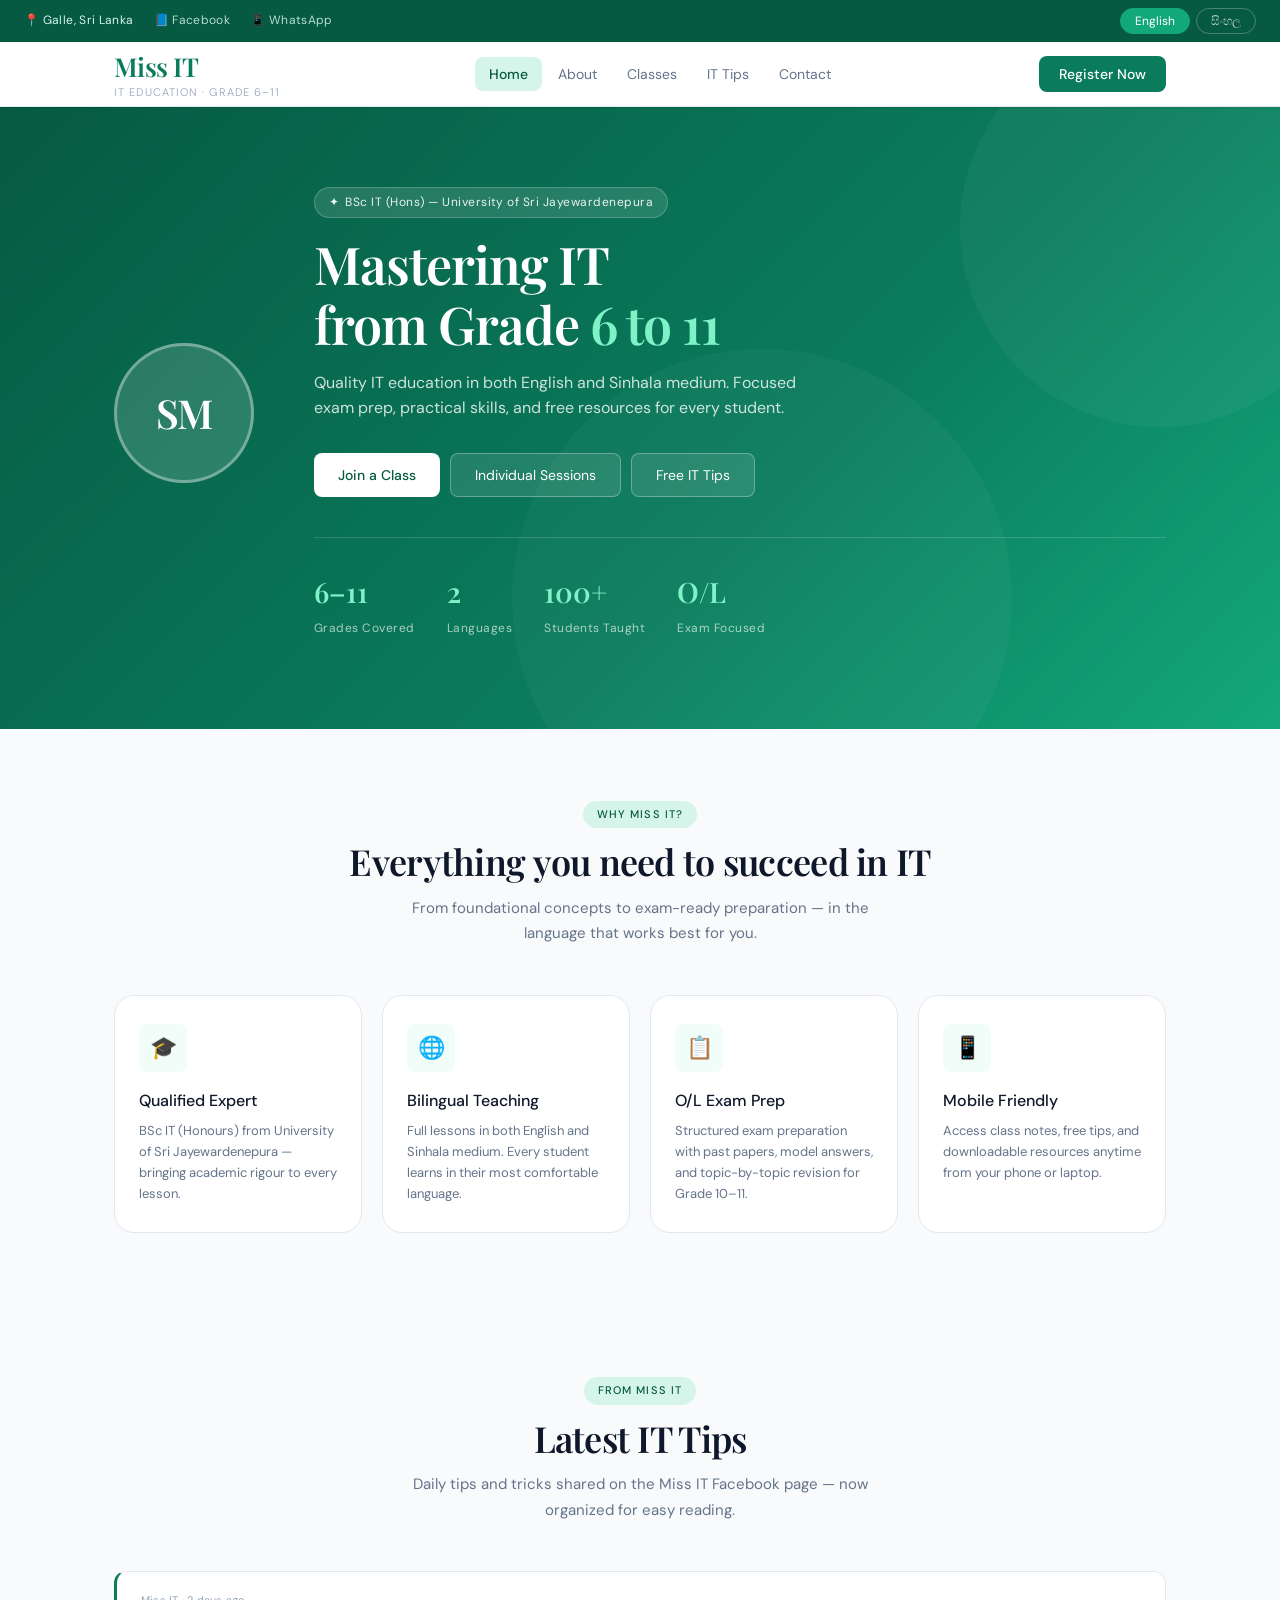
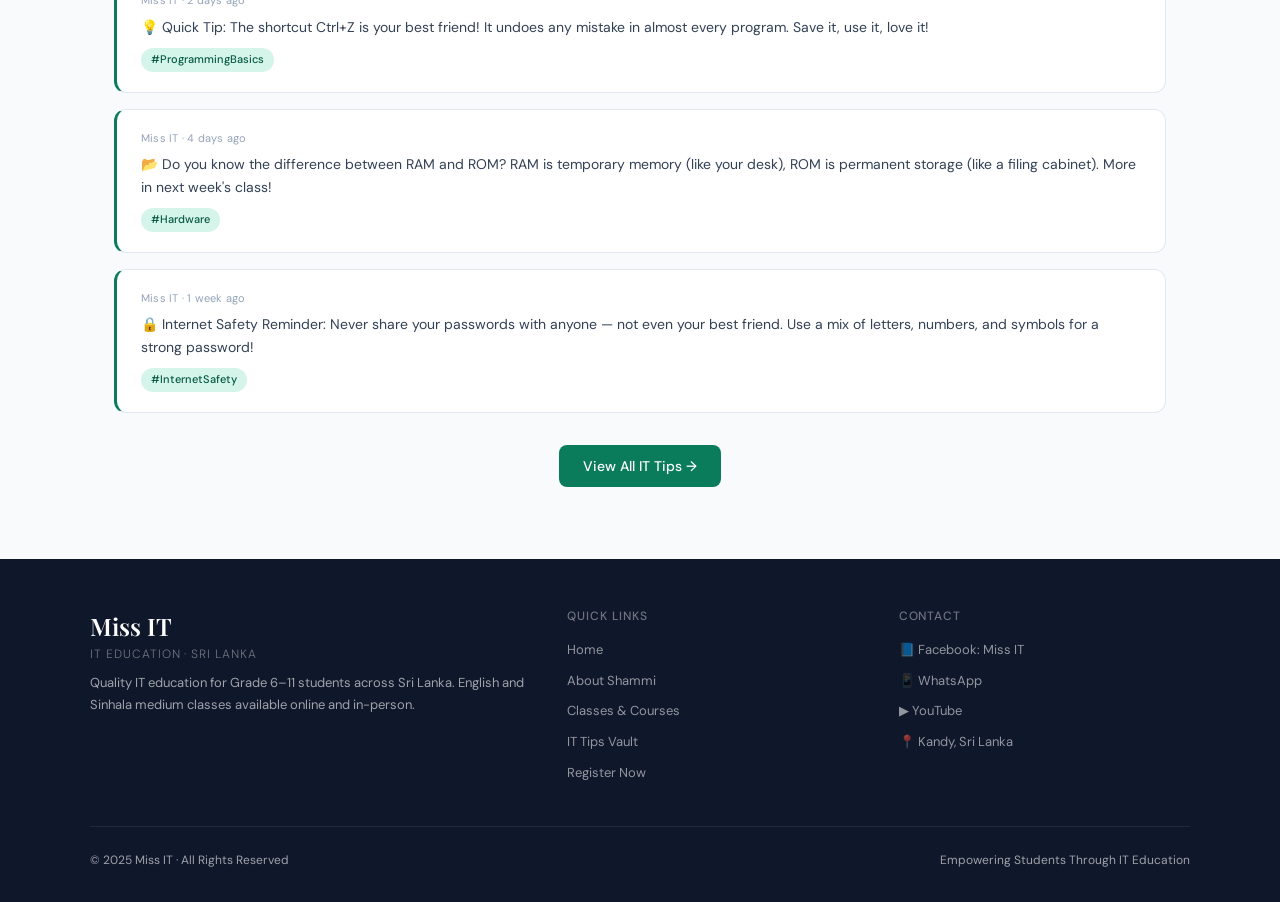
==== index.html @ 77ce44c0 "add sample info" ====
<!DOCTYPE html>
<html lang="en">
<head>
<meta charset="UTF-8">
<meta name="viewport" content="width=device-width, initial-scale=1.0">
<title>Miss IT — IT Education for Grade 6–11</title>
<link href="https://fonts.googleapis.com/css2?family=Playfair+Display:wght@500;600&family=DM+Sans:wght@300;400;500&display=swap" rel="stylesheet">
<style>
  *, *::before, *::after { box-sizing: border-box; margin: 0; padding: 0; }

  :root {
    --teal: #0a7c5c;
    --teal-dark: #065a42;
    --teal-mid: #13a87a;
    --teal-light: #d6f5ea;
    --teal-xlight: #f0fdf8;
    --amber: #d97706;
    --amber-light: #fef3c7;
    --white: #ffffff;
    --off-white: #f9fafb;
    --gray-50: #f8fafc;
    --gray-100: #f1f5f9;
    --gray-200: #e2e8f0;
    --gray-300: #cbd5e1;
    --gray-400: #94a3b8;
    --gray-500: #64748b;
    --gray-700: #334155;
    --gray-900: #0f172a;
    --font-display: 'Playfair Display', Georgia, serif;
    --font-body: 'DM Sans', sans-serif;
    --radius-sm: 8px;
    --radius-md: 12px;
    --radius-lg: 20px;
    --radius-xl: 28px;
    --shadow-sm: 0 1px 3px rgba(0,0,0,0.06), 0 1px 2px rgba(0,0,0,0.04);
    --shadow-md: 0 4px 16px rgba(0,0,0,0.08);
    --shadow-lg: 0 8px 32px rgba(0,0,0,0.10);
  }

  html { scroll-behavior: smooth; }

  body {
    font-family: var(--font-body);
    background: var(--off-white);
    color: var(--gray-900);
    line-height: 1.6;
    font-size: 15px;
    min-height: 100vh;
  }

  /* ── TOP BAR ── */
  .top-bar {
    background: var(--teal-dark);
    color: var(--teal-light);
    padding: 8px 24px;
    display: flex;
    justify-content: space-between;
    align-items: center;
    font-size: 12px;
    letter-spacing: 0.03em;
    flex-wrap: wrap;
    gap: 8px;
  }
  .top-bar-contact { display: flex; gap: 20px; align-items: center; }
  .top-bar-contact a { color: var(--teal-light); text-decoration: none; opacity: 0.85; }
  .top-bar-contact a:hover { opacity: 1; }

  .lang-switcher { display: flex; gap: 6px; }
  .lang-btn {
    padding: 4px 14px;
    border-radius: 20px;
    border: 1px solid rgba(255,255,255,0.25);
    background: transparent;
    color: rgba(255,255,255,0.75);
    font-family: var(--font-body);
    font-size: 12px;
    cursor: pointer;
    transition: all 0.2s;
  }
  .lang-btn.active, .lang-btn:hover {
    background: var(--teal-mid);
    color: white;
    border-color: var(--teal-mid);
  }

  /* ── NAV ── */
  nav {
    background: white;
    border-bottom: 1px solid var(--gray-200);
    position: sticky;
    top: 0;
    z-index: 100;
    box-shadow: var(--shadow-sm);
  }
  .nav-inner {
    max-width: 1100px;
    margin: 0 auto;
    padding: 0 24px;
    display: flex;
    align-items: center;
    justify-content: space-between;
    height: 64px;
    gap: 16px;
  }
  .nav-brand {
    font-family: var(--font-display);
    font-size: 26px;
    font-weight: 600;
    color: var(--teal);
    text-decoration: none;
    letter-spacing: -0.02em;
    cursor: pointer;
  }
  .nav-brand span {
    font-family: var(--font-body);
    font-size: 11px;
    font-weight: 300;
    color: var(--gray-400);
    display: block;
    letter-spacing: 0.1em;
    text-transform: uppercase;
    margin-top: -4px;
  }
  .nav-links { display: flex; gap: 2px; align-items: center; }
  .nav-link {
    padding: 8px 14px;
    border: none;
    background: none;
    font-family: var(--font-body);
    font-size: 14px;
    color: var(--gray-500);
    cursor: pointer;
    border-radius: var(--radius-sm);
    transition: all 0.18s;
    white-space: nowrap;
  }
  .nav-link:hover { background: var(--teal-xlight); color: var(--teal); }
  .nav-link.active { background: var(--teal-light); color: var(--teal-dark); font-weight: 500; }
  .nav-cta {
    padding: 9px 20px;
    background: var(--teal);
    color: white;
    border: none;
    border-radius: var(--radius-sm);
    font-family: var(--font-body);
    font-size: 14px;
    font-weight: 500;
    cursor: pointer;
    transition: background 0.18s;
    white-space: nowrap;
  }
  .nav-cta:hover { background: var(--teal-dark); }

  /* hamburger */
  .hamburger { display: none; flex-direction: column; gap: 5px; background: none; border: none; cursor: pointer; padding: 4px; }
  .hamburger span { width: 24px; height: 2px; background: var(--gray-700); border-radius: 2px; transition: all 0.2s; display: block; }
  .mobile-menu { display: none; flex-direction: column; gap: 4px; padding: 12px 16px 16px; border-top: 1px solid var(--gray-200); background: white; }
  .mobile-menu.open { display: flex; }

  /* ── PAGES ── */
  .page { display: none; }
  .page.active { display: block; }
  .container { max-width: 1100px; margin: 0 auto; padding: 0 24px; }

  /* ── HERO ── */
  .hero {
    background: linear-gradient(135deg, var(--teal-dark) 0%, var(--teal) 60%, var(--teal-mid) 100%);
    padding: 80px 24px 90px;
    position: relative;
    overflow: hidden;
  }
  .hero::before {
    content: '';
    position: absolute;
    top: -80px; right: -80px;
    width: 400px; height: 400px;
    border-radius: 50%;
    background: rgba(255,255,255,0.04);
  }
  .hero::after {
    content: '';
    position: absolute;
    bottom: -120px; left: 40%;
    width: 500px; height: 500px;
    border-radius: 50%;
    background: rgba(255,255,255,0.03);
  }
  .hero-inner {
    max-width: 1100px;
    margin: 0 auto;
    display: flex;
    align-items: center;
    gap: 60px;
    position: relative;
    z-index: 1;
    flex-wrap: wrap;
  }
  .hero-avatar-wrap {
    flex-shrink: 0;
  }
  .hero-avatar {
    width: 140px;
    height: 140px;
    border-radius: 50%;
    background: rgba(255,255,255,0.15);
    border: 3px solid rgba(255,255,255,0.35);
    display: flex;
    align-items: center;
    justify-content: center;
    font-family: var(--font-display);
    font-size: 40px;
    color: white;
    font-weight: 600;
    letter-spacing: -0.03em;
  }
  .hero-text { flex: 1; min-width: 260px; }
  .hero-badge {
    display: inline-flex;
    align-items: center;
    gap: 6px;
    background: rgba(255,255,255,0.12);
    border: 1px solid rgba(255,255,255,0.2);
    color: rgba(255,255,255,0.9);
    padding: 5px 14px;
    border-radius: 20px;
    font-size: 12px;
    letter-spacing: 0.04em;
    margin-bottom: 16px;
  }
  .hero h1 {
    font-family: var(--font-display);
    font-size: clamp(32px, 5vw, 52px);
    font-weight: 600;
    color: white;
    line-height: 1.15;
    letter-spacing: -0.02em;
    margin-bottom: 16px;
  }
  .hero h1 em { font-style: normal; color: #7ff3c8; }
  .hero-tagline {
    color: rgba(255,255,255,0.8);
    font-size: 16px;
    line-height: 1.6;
    margin-bottom: 32px;
    max-width: 520px;
  }
  .hero-btns { display: flex; gap: 10px; flex-wrap: wrap; }
  .btn-white {
    padding: 12px 24px;
    background: white;
    color: var(--teal-dark);
    border: none;
    border-radius: var(--radius-sm);
    font-family: var(--font-body);
    font-size: 14px;
    font-weight: 500;
    cursor: pointer;
    transition: all 0.18s;
    text-decoration: none;
    display: inline-flex;
    align-items: center;
    gap: 6px;
  }
  .btn-white:hover { transform: translateY(-1px); box-shadow: 0 6px 20px rgba(0,0,0,0.15); }
  .btn-ghost {
    padding: 12px 24px;
    background: rgba(255,255,255,0.1);
    color: white;
    border: 1px solid rgba(255,255,255,0.3);
    border-radius: var(--radius-sm);
    font-family: var(--font-body);
    font-size: 14px;
    font-weight: 400;
    cursor: pointer;
    transition: all 0.18s;
    display: inline-flex;
    align-items: center;
    gap: 6px;
  }
  .btn-ghost:hover { background: rgba(255,255,255,0.18); border-color: rgba(255,255,255,0.5); }

  /* hero stats */
  .hero-stats {
    display: flex;
    gap: 32px;
    margin-top: 40px;
    padding-top: 32px;
    border-top: 1px solid rgba(255,255,255,0.15);
    flex-wrap: wrap;
  }
  .stat-item { color: white; }
  .stat-num { font-family: var(--font-display); font-size: 28px; font-weight: 600; color: #7ff3c8; display: block; }
  .stat-label { font-size: 12px; color: rgba(255,255,255,0.65); letter-spacing: 0.04em; margin-top: 2px; }

  /* ── SECTION LAYOUT ── */
  section { padding: 72px 0; }
  .section-header { text-align: center; margin-bottom: 48px; }
  .section-tag {
    display: inline-block;
    background: var(--teal-light);
    color: var(--teal-dark);
    font-size: 11px;
    font-weight: 500;
    letter-spacing: 0.1em;
    text-transform: uppercase;
    padding: 5px 14px;
    border-radius: 20px;
    margin-bottom: 12px;
  }
  .section-title {
    font-family: var(--font-display);
    font-size: clamp(24px, 3vw, 36px);
    font-weight: 600;
    color: var(--gray-900);
    letter-spacing: -0.02em;
    line-height: 1.2;
    margin-bottom: 12px;
  }
  .section-sub {
    color: var(--gray-500);
    font-size: 15px;
    max-width: 520px;
    margin: 0 auto;
    line-height: 1.7;
  }

  /* ── FEATURE CARDS ── */
  .features-grid {
    display: grid;
    grid-template-columns: repeat(auto-fit, minmax(240px, 1fr));
    gap: 20px;
  }
  .feature-card {
    background: white;
    border-radius: var(--radius-lg);
    padding: 28px 24px;
    border: 1px solid var(--gray-200);
    transition: all 0.2s;
    position: relative;
    overflow: hidden;
  }
  .feature-card:hover { transform: translateY(-3px); box-shadow: var(--shadow-md); border-color: var(--teal-light); }
  .feature-card::before {
    content: '';
    position: absolute;
    top: 0; left: 0; right: 0;
    height: 3px;
    background: linear-gradient(90deg, var(--teal), var(--teal-mid));
    opacity: 0;
    transition: opacity 0.2s;
  }
  .feature-card:hover::before { opacity: 1; }
  .feature-icon {
    width: 48px; height: 48px;
    background: var(--teal-xlight);
    border-radius: var(--radius-sm);
    display: flex;
    align-items: center;
    justify-content: center;
    font-size: 22px;
    margin-bottom: 16px;
  }
  .feature-card h3 { font-size: 16px; font-weight: 500; color: var(--gray-900); margin-bottom: 8px; }
  .feature-card p { font-size: 13px; color: var(--gray-500); line-height: 1.6; }

  /* ── TIPS FEED ── */
  .tips-feed { background: var(--gray-50); }
  .tips-list { display: grid; gap: 16px; }
  .tip-post {
    background: white;
    border-radius: var(--radius-md);
    padding: 20px 24px;
    border: 1px solid var(--gray-200);
    border-left: 3px solid var(--teal);
    transition: box-shadow 0.18s;
  }
  .tip-post:hover { box-shadow: var(--shadow-sm); }
  .tip-meta { font-size: 11px; color: var(--gray-400); margin-bottom: 6px; letter-spacing: 0.02em; }
  .tip-post p { font-size: 14px; color: var(--gray-700); line-height: 1.6; margin-bottom: 8px; }
  .tip-tag {
    display: inline-block;
    background: var(--teal-light);
    color: var(--teal-dark);
    font-size: 11px;
    padding: 3px 10px;
    border-radius: 20px;
    font-weight: 500;
  }

  /* ── ABOUT PAGE ── */
  .about-hero {
    background: var(--teal-xlight);
    padding: 64px 0;
    border-bottom: 1px solid var(--teal-light);
  }
  .about-grid {
    display: grid;
    grid-template-columns: 1fr 2fr;
    gap: 60px;
    align-items: start;
  }
  @media(max-width:700px){ .about-grid { grid-template-columns: 1fr; gap: 32px; } }
  .about-photo {
    width: 100%;
    aspect-ratio: 1;
    max-width: 280px;
    border-radius: var(--radius-xl);
    background: linear-gradient(135deg, var(--teal-dark), var(--teal-mid));
    display: flex;
    align-items: center;
    justify-content: center;
    font-family: var(--font-display);
    font-size: 64px;
    color: white;
    font-weight: 600;
    box-shadow: var(--shadow-lg);
  }
  .about-info h1 {
    font-family: var(--font-display);
    font-size: 36px;
    font-weight: 600;
    color: var(--gray-900);
    letter-spacing: -0.02em;
    margin-bottom: 6px;
  }
  .about-info .role { color: var(--teal); font-size: 14px; font-weight: 500; letter-spacing: 0.04em; text-transform: uppercase; margin-bottom: 20px; }
  .about-info p { color: var(--gray-600, #475569); font-size: 15px; line-height: 1.75; margin-bottom: 16px; }

  .creds-list { list-style: none; margin: 24px 0; }
  .creds-list li {
    display: flex;
    gap: 12px;
    align-items: flex-start;
    padding: 12px 0;
    border-bottom: 1px solid var(--gray-100);
    font-size: 14px;
    color: var(--gray-700);
    line-height: 1.5;
  }
  .creds-list li:last-child { border-bottom: none; }
  .cred-icon { font-size: 18px; flex-shrink: 0; margin-top: 1px; }

  .mission-cards { display: grid; grid-template-columns: repeat(auto-fit, minmax(260px, 1fr)); gap: 20px; }
  .mission-card {
    background: white;
    border-radius: var(--radius-lg);
    padding: 28px;
    border: 1px solid var(--gray-200);
  }
  .mission-card.accent { background: var(--teal); color: white; border-color: var(--teal); }
  .mission-card.accent h3 { color: white; }
  .mission-card.accent p { color: rgba(255,255,255,0.85); }
  .mission-card h3 { font-size: 17px; font-weight: 500; color: var(--gray-900); margin-bottom: 12px; }
  .mission-card p { font-size: 14px; color: var(--gray-500); line-height: 1.7; }

  blockquote {
    background: var(--teal-xlight);
    border-left: 4px solid var(--teal);
    border-radius: 0 var(--radius-md) var(--radius-md) 0;
    padding: 24px 28px;
    margin: 32px 0;
    font-family: var(--font-display);
    font-size: 18px;
    font-style: italic;
    color: var(--teal-dark);
    line-height: 1.6;
  }
  blockquote cite { font-family: var(--font-body); font-style: normal; font-size: 13px; color: var(--teal-mid); display: block; margin-top: 10px; font-weight: 500; }

  /* ── CLASSES PAGE ── */
  .classes-hero { background: linear-gradient(135deg, var(--teal-xlight), white); padding: 48px 0; border-bottom: 1px solid var(--gray-200); }
  .classes-hero h1 { font-family: var(--font-display); font-size: 36px; font-weight: 600; letter-spacing: -0.02em; margin-bottom: 12px; }
  .medium-bar { display: flex; gap: 10px; margin: 24px 0; flex-wrap: wrap; }
  .med-pill {
    padding: 8px 22px;
    border-radius: 30px;
    font-size: 14px;
    font-weight: 500;
    cursor: pointer;
    border: 1.5px solid var(--gray-300);
    background: white;
    color: var(--gray-500);
    transition: all 0.18s;
  }
  .med-pill.active { background: var(--teal); color: white; border-color: var(--teal); }

  .grade-nav { display: flex; gap: 8px; margin-bottom: 28px; flex-wrap: wrap; }
  .grade-tab {
    padding: 9px 20px;
    border-radius: var(--radius-sm);
    font-size: 14px;
    border: 1px solid var(--gray-200);
    background: white;
    color: var(--gray-500);
    cursor: pointer;
    font-family: var(--font-body);
    transition: all 0.18s;
  }
  .grade-tab.active { background: var(--teal-dark); color: white; border-color: var(--teal-dark); }
  .grade-tab:hover:not(.active) { border-color: var(--teal); color: var(--teal); }

  .grade-panel { display: none; animation: fadeIn 0.2s ease; }
  .grade-panel.active { display: block; }
  @keyframes fadeIn { from { opacity: 0; transform: translateY(6px); } to { opacity: 1; transform: none; } }

  .panel-header { margin-bottom: 24px; }
  .panel-header h2 { font-family: var(--font-display); font-size: 26px; font-weight: 600; color: var(--gray-900); margin-bottom: 8px; }
  .panel-header p { color: var(--gray-500); font-size: 14px; line-height: 1.7; }

  .topics-grid { display: grid; grid-template-columns: repeat(auto-fit, minmax(200px, 1fr)); gap: 14px; margin-bottom: 28px; }
  .topic-chip {
    background: var(--teal-xlight);
    border: 1px solid var(--teal-light);
    border-radius: var(--radius-sm);
    padding: 14px 16px;
  }
  .topic-chip strong { font-size: 13px; color: var(--teal-dark); display: block; margin-bottom: 4px; }
  .topic-chip span { font-size: 12px; color: var(--gray-500); line-height: 1.4; }

  table { width: 100%; border-collapse: collapse; font-size: 14px; background: white; border-radius: var(--radius-md); overflow: hidden; box-shadow: var(--shadow-sm); }
  thead th { background: var(--teal); color: white; padding: 12px 16px; text-align: left; font-weight: 500; font-size: 13px; letter-spacing: 0.02em; }
  tbody td { padding: 12px 16px; border-bottom: 1px solid var(--gray-100); color: var(--gray-700); }
  tbody tr:last-child td { border-bottom: none; }
  tbody tr:hover td { background: var(--teal-xlight); }

  .badge { display: inline-block; padding: 3px 10px; border-radius: 20px; font-size: 11px; font-weight: 500; }
  .badge-green { background: #d1fae5; color: #065f46; }
  .badge-amber { background: var(--amber-light); color: #92400e; }
  .badge-red { background: #fee2e2; color: #991b1b; }

  /* ── INQUIRY FORM ── */
  .form-card {
    background: white;
    border-radius: var(--radius-lg);
    border: 1px solid var(--gray-200);
    padding: 28px;
    max-width: 560px;
    box-shadow: var(--shadow-sm);
  }
  .form-card h3 { font-family: var(--font-display); font-size: 20px; font-weight: 600; color: var(--gray-900); margin-bottom: 20px; }
  .form-row { display: grid; grid-template-columns: 1fr 1fr; gap: 14px; }
  @media(max-width:500px){ .form-row { grid-template-columns: 1fr; } }
  .form-group { margin-bottom: 16px; }
  label { display: block; font-size: 12px; font-weight: 500; color: var(--gray-500); letter-spacing: 0.04em; text-transform: uppercase; margin-bottom: 6px; }
  input, select, textarea {
    width: 100%;
    padding: 10px 14px;
    border: 1.5px solid var(--gray-200);
    border-radius: var(--radius-sm);
    font-family: var(--font-body);
    font-size: 14px;
    color: var(--gray-900);
    background: var(--gray-50);
    transition: border-color 0.15s;
    outline: none;
  }
  input:focus, select:focus, textarea:focus { border-color: var(--teal); background: white; }
  textarea { resize: vertical; min-height: 90px; }
  .btn-submit {
    width: 100%;
    padding: 13px;
    background: var(--teal);
    color: white;
    border: none;
    border-radius: var(--radius-sm);
    font-family: var(--font-body);
    font-size: 15px;
    font-weight: 500;
    cursor: pointer;
    transition: background 0.18s;
    margin-top: 4px;
  }
  .btn-submit:hover { background: var(--teal-dark); }

  /* ── IT TIPS PAGE ── */
  .tips-page-header { background: linear-gradient(135deg, var(--teal-xlight), white); padding: 48px 0; border-bottom: 1px solid var(--gray-200); }
  .cat-bar { display: flex; gap: 8px; flex-wrap: wrap; margin-bottom: 28px; }
  .cat-btn {
    padding: 7px 18px;
    border-radius: 30px;
    font-size: 13px;
    border: 1px solid var(--gray-200);
    background: white;
    color: var(--gray-500);
    cursor: pointer;
    font-family: var(--font-body);
    transition: all 0.18s;
  }
  .cat-btn.active { background: var(--teal); color: white; border-color: var(--teal); }
  .cat-btn:hover:not(.active) { border-color: var(--teal); color: var(--teal); }

  .tips-vault-grid { display: grid; grid-template-columns: repeat(auto-fill, minmax(280px, 1fr)); gap: 20px; }
  .vault-card {
    background: white;
    border-radius: var(--radius-lg);
    border: 1px solid var(--gray-200);
    padding: 24px;
    transition: all 0.2s;
  }
  .vault-card:hover { transform: translateY(-2px); box-shadow: var(--shadow-md); }
  .vault-cat {
    display: inline-block;
    font-size: 10px;
    font-weight: 500;
    letter-spacing: 0.08em;
    text-transform: uppercase;
    color: var(--teal);
    background: var(--teal-light);
    padding: 3px 10px;
    border-radius: 20px;
    margin-bottom: 12px;
  }
  .vault-card h4 { font-size: 16px; font-weight: 500; color: var(--gray-900); margin-bottom: 8px; }
  .vault-card p { font-size: 13px; color: var(--gray-500); line-height: 1.65; }

  .download-banner {
    background: linear-gradient(135deg, var(--teal-dark), var(--teal));
    border-radius: var(--radius-xl);
    padding: 36px 40px;
    display: flex;
    align-items: center;
    justify-content: space-between;
    gap: 24px;
    flex-wrap: wrap;
    margin-top: 48px;
  }
  .download-banner h3 { font-family: var(--font-display); font-size: 22px; font-weight: 600; color: white; margin-bottom: 6px; }
  .download-banner p { color: rgba(255,255,255,0.75); font-size: 14px; }

  /* ── CONTACT PAGE ── */
  .contact-grid { display: grid; grid-template-columns: 1.2fr 1fr; gap: 40px; align-items: start; }
  @media(max-width:720px){ .contact-grid { grid-template-columns: 1fr; } }

  .social-card {
    background: white;
    border-radius: var(--radius-lg);
    border: 1px solid var(--gray-200);
    padding: 24px;
    margin-bottom: 16px;
  }
  .social-card h3 { font-size: 16px; font-weight: 500; color: var(--gray-900); margin-bottom: 16px; }
  .social-btn {
    display: flex;
    align-items: center;
    gap: 14px;
    padding: 12px 16px;
    border-radius: var(--radius-sm);
    border: 1px solid var(--gray-200);
    background: white;
    cursor: pointer;
    font-family: var(--font-body);
    font-size: 14px;
    color: var(--gray-700);
    width: 100%;
    text-align: left;
    margin-bottom: 8px;
    transition: all 0.18s;
  }
  .social-btn:last-child { margin-bottom: 0; }
  .social-btn:hover { background: var(--teal-xlight); border-color: var(--teal-light); color: var(--teal-dark); }
  .social-icon { width: 36px; height: 36px; border-radius: 8px; display: flex; align-items: center; justify-content: center; font-size: 18px; flex-shrink: 0; }
  .si-fb { background: #e7f0ff; }
  .si-wa { background: #d1f7e4; }
  .si-yt { background: #fee2e2; }

  .map-card {
    background: var(--gray-50);
    border-radius: var(--radius-lg);
    border: 1px solid var(--gray-200);
    padding: 0;
    overflow: hidden;
    min-height: 160px;
    display: flex;
    flex-direction: column;
  }
  .map-visual {
    background: linear-gradient(135deg, var(--teal-light), var(--teal-xlight));
    flex: 1;
    min-height: 120px;
    display: flex;
    align-items: center;
    justify-content: center;
    font-size: 40px;
  }
  .map-info { padding: 16px 20px; }
  .map-info strong { display: block; font-size: 14px; color: var(--gray-900); margin-bottom: 2px; }
  .map-info span { font-size: 12px; color: var(--gray-400); }

  /* ── INFO PILLS ── */
  .pill-row { display: flex; gap: 8px; flex-wrap: wrap; margin: 16px 0; }
  .pill {
    display: inline-flex;
    align-items: center;
    gap: 5px;
    padding: 5px 13px;
    background: var(--gray-100);
    border-radius: 20px;
    font-size: 12px;
    color: var(--gray-600, #475569);
  }

  /* ── FOOTER ── */
  footer {
    background: var(--gray-900);
    color: rgba(255,255,255,0.6);
    padding: 48px 24px 32px;
  }
  .footer-inner {
    max-width: 1100px;
    margin: 0 auto;
    display: grid;
    grid-template-columns: 1.5fr 1fr 1fr;
    gap: 40px;
    padding-bottom: 32px;
    border-bottom: 1px solid rgba(255,255,255,0.08);
  }
  @media(max-width:680px){ .footer-inner { grid-template-columns: 1fr; gap: 24px; } }
  .footer-brand { font-family: var(--font-display); font-size: 24px; font-weight: 600; color: white; margin-bottom: 8px; }
  .footer-brand span { font-family: var(--font-body); font-size: 12px; font-weight: 300; color: rgba(255,255,255,0.4); display: block; letter-spacing: 0.08em; text-transform: uppercase; }
  footer p { font-size: 13px; line-height: 1.7; }
  .footer-col h4 { font-size: 12px; font-weight: 500; letter-spacing: 0.08em; text-transform: uppercase; color: rgba(255,255,255,0.4); margin-bottom: 14px; }
  .footer-link { display: block; font-size: 13px; color: rgba(255,255,255,0.55); text-decoration: none; margin-bottom: 10px; cursor: pointer; transition: color 0.15s; }
  .footer-link:hover { color: white; }
  .footer-bottom { max-width: 1100px; margin: 0 auto; padding-top: 24px; display: flex; justify-content: space-between; align-items: center; font-size: 12px; flex-wrap: wrap; gap: 10px; }

  /* ── SUCCESS TOAST ── */
  .toast {
    position: fixed;
    bottom: 28px;
    right: 28px;
    background: var(--teal-dark);
    color: white;
    padding: 14px 22px;
    border-radius: var(--radius-md);
    font-size: 14px;
    font-weight: 500;
    box-shadow: var(--shadow-lg);
    transform: translateY(80px);
    opacity: 0;
    transition: all 0.3s;
    z-index: 1000;
    max-width: 320px;
  }
  .toast.show { transform: none; opacity: 1; }

  /* ── RESPONSIVE ── */
  @media(max-width:768px){
    .nav-links, .nav-cta { display: none; }
    .hamburger { display: flex; }
    .hero { padding: 52px 24px 60px; }
    .hero-avatar { width: 100px; height: 100px; font-size: 28px; }
    .hero-stats { gap: 20px; }
    section { padding: 52px 0; }
  }
  @media(max-width:480px){
    .top-bar { font-size: 11px; padding: 6px 14px; }
    .hero-btns { flex-direction: column; }
    .btn-white, .btn-ghost { width: 100%; justify-content: center; }
  }

  /* scroll fade */
  .fade-up { opacity: 0; transform: translateY(20px); transition: all 0.5s ease; }
  .fade-up.visible { opacity: 1; transform: none; }
</style>
</head>
<body>

<!-- TOP BAR -->
<div class="top-bar">
  <div class="top-bar-contact">
    <span>📍 <span id="tb-loc">Galle, Sri Lanka</span></span>
    <a href="#">📘 <span id="tb-fb">Facebook</span></a>
    <a href="#">📱 <span id="tb-wa">WhatsApp</span></a>
  </div>
  <div class="lang-switcher">
    <button class="lang-btn active" onclick="setLang('en')">English</button>
    <button class="lang-btn" onclick="setLang('si')">සිංහල</button>
  </div>
</div>

<!-- NAV -->
<nav>
  <div class="nav-inner">
    <div class="nav-brand" onclick="showPage('home')">
      Miss IT
      <span id="nav-sub">IT Education · Grade 6–11</span>
    </div>
    <div class="nav-links">
      <button class="nav-link active" onclick="showPage('home')" id="nl-home">Home</button>
      <button class="nav-link" onclick="showPage('about')" id="nl-about">About</button>
      <button class="nav-link" onclick="showPage('classes')" id="nl-classes">Classes</button>
      <button class="nav-link" onclick="showPage('tips')" id="nl-tips">IT Tips</button>
      <button class="nav-link" onclick="showPage('contact')" id="nl-contact">Contact</button>
    </div>
    <button class="nav-cta" onclick="showPage('contact')" id="nl-cta">Register Now</button>
    <button class="hamburger" onclick="toggleMenu()" aria-label="Menu">
      <span></span><span></span><span></span>
    </button>
  </div>
  <div class="mobile-menu" id="mobile-menu">
    <button class="nav-link" onclick="showPage('home');toggleMenu()" id="ml-home">Home</button>
    <button class="nav-link" onclick="showPage('about');toggleMenu()" id="ml-about">About</button>
    <button class="nav-link" onclick="showPage('classes');toggleMenu()" id="ml-classes">Classes</button>
    <button class="nav-link" onclick="showPage('tips');toggleMenu()" id="ml-tips">IT Tips</button>
    <button class="nav-link" onclick="showPage('contact');toggleMenu()" id="ml-contact">Contact</button>
  </div>
</nav>

<!-- ════════════ HOME PAGE ════════════ -->
<div class="page active" id="page-home">
  <div class="hero">
    <div class="hero-inner container">
      <div class="hero-avatar-wrap">
        <div class="hero-avatar">SM</div>
      </div>
      <div class="hero-text">
        <div class="hero-badge">✦ <span id="h-badge">BSc IT (Hons) — University of Sri Jayewardenepura</span></div>
        <h1 id="h-title">Mastering IT<br>from Grade <em>6 to 11</em></h1>
        <p class="hero-tagline" id="h-tag">Quality IT education in both English and Sinhala medium. Focused exam prep, practical skills, and free resources for every student.</p>
        <div class="hero-btns">
          <button class="btn-white" onclick="showPage('classes')" id="h-btn1">Join a Class</button>
          <button class="btn-ghost" onclick="showPage('contact')" id="h-btn2">Individual Sessions</button>
          <button class="btn-ghost" onclick="showPage('tips')" id="h-btn3">Free IT Tips</button>
        </div>
        <div class="hero-stats">
          <div class="stat-item"><span class="stat-num">6–11</span><span class="stat-label" id="hs-grade">Grades Covered</span></div>
          <div class="stat-item"><span class="stat-num">2</span><span class="stat-label" id="hs-lang">Languages</span></div>
          <div class="stat-item"><span class="stat-num">100+</span><span class="stat-label" id="hs-students">Students Taught</span></div>
          <div class="stat-item"><span class="stat-num">O/L</span><span class="stat-label" id="hs-exam">Exam Focused</span></div>
        </div>
      </div>
    </div>
  </div>

  <section>
    <div class="container">
      <div class="section-header">
        <div class="section-tag" id="fea-tag">Why Miss IT?</div>
        <h2 class="section-title" id="fea-title">Everything you need to succeed in IT</h2>
        <p class="section-sub" id="fea-sub">From foundational concepts to exam-ready preparation — in the language that works best for you.</p>
      </div>
      <div class="features-grid">
        <div class="feature-card fade-up"><div class="feature-icon">🎓</div><h3 id="fc1h">Qualified Expert</h3><p id="fc1p">BSc IT (Honours) from University of Sri Jayewardenepura — bringing academic rigour to every lesson.</p></div>
        <div class="feature-card fade-up"><div class="feature-icon">🌐</div><h3 id="fc2h">Bilingual Teaching</h3><p id="fc2p">Full lessons in both English and Sinhala medium. Every student learns in their most comfortable language.</p></div>
        <div class="feature-card fade-up"><div class="feature-icon">📋</div><h3 id="fc3h">O/L Exam Prep</h3><p id="fc3p">Structured exam preparation with past papers, model answers, and topic-by-topic revision for Grade 10–11.</p></div>
        <div class="feature-card fade-up"><div class="feature-icon">📱</div><h3 id="fc4h">Mobile Friendly</h3><p id="fc4p">Access class notes, free tips, and downloadable resources anytime from your phone or laptop.</p></div>
      </div>
    </div>
  </section>

  <section class="tips-feed">
    <div class="container">
      <div class="section-header">
        <div class="section-tag" id="tf-tag">From Miss IT</div>
        <h2 class="section-title" id="tf-title">Latest IT Tips</h2>
        <p class="section-sub" id="tf-sub">Daily tips and tricks shared on the Miss IT Facebook page — now organized for easy reading.</p>
      </div>
      <div class="tips-list">
        <div class="tip-post fade-up"><div class="tip-meta">Miss IT · 2 days ago</div><p id="tp-1">💡 Quick Tip: The shortcut Ctrl+Z is your best friend! It undoes any mistake in almost every program. Save it, use it, love it!</p><span class="tip-tag">#ProgrammingBasics</span></div>
        <div class="tip-post fade-up"><div class="tip-meta">Miss IT · 4 days ago</div><p id="tp-2">📂 Do you know the difference between RAM and ROM? RAM is temporary memory (like your desk), ROM is permanent storage (like a filing cabinet). More in next week's class!</p><span class="tip-tag">#Hardware</span></div>
        <div class="tip-post fade-up"><div class="tip-meta">Miss IT · 1 week ago</div><p id="tp-3">🔒 Internet Safety Reminder: Never share your passwords with anyone — not even your best friend. Use a mix of letters, numbers, and symbols for a strong password!</p><span class="tip-tag">#InternetSafety</span></div>
      </div>
      <div style="text-align:center;margin-top:32px">
        <button class="btn-white" style="background:var(--teal);color:white;" onclick="showPage('tips')" id="tf-more">View All IT Tips →</button>
      </div>
    </div>
  </section>
</div>

<!-- ════════════ ABOUT PAGE ════════════ -->
<div class="page" id="page-about">
  <div class="about-hero">
    <div class="container">
      <div class="about-grid">
        <div><div class="about-photo">SM</div></div>
        <div class="about-info">
          <h1>Shammi</h1>
          <div class="role" id="ab-role">Founder · Miss IT · IT Educator</div>
          <p id="ab-p1">Shammi is a qualified IT educator holding a BSc IT (Honours) from the University of Sri Jayewardenepura, Sri Lanka — one of the country's leading universities for technology education.</p>
          <p id="ab-p2">With a passion for making IT accessible to every student regardless of language, she founded Miss IT to bridge the gap between complex syllabus content and real understanding.</p>
          <div class="pill-row">
            <span class="pill">🎓 BSc IT (Hons)</span>
            <span class="pill">🌐 English & Sinhala</span>
            <span class="pill">📚 Grade 6–11</span>
          </div>
          <ul class="creds-list">
            <li><span class="cred-icon">🏛</span><span id="cr1">BSc IT (Honours) — University of Sri Jayewardenepura, Sri Lanka</span></li>
            <li><span class="cred-icon">👩‍🏫</span><span id="cr2">Specialist in O/L ICT preparation (Grade 10–11) and junior IT (Grade 6–9)</span></li>
            <li><span class="cred-icon">🌐</span><span id="cr3">Experienced teaching in both English medium and Sinhala medium</span></li>
            <li><span class="cred-icon">📱</span><span id="cr4">Active IT educator on social media — thousands of student followers</span></li>
          </ul>
        </div>
      </div>
    </div>
  </div>

  <section>
    <div class="container">
      <div class="section-header">
        <div class="section-tag" id="ab-phi-tag">Teaching Philosophy</div>
        <h2 class="section-title" id="ab-phi-title">IT for Every Student, In Every Language</h2>
      </div>
      <blockquote id="ab-quote">"I want my students to walk into their IT exam with confidence — not just knowledge, but the ability to think, apply, and succeed. Whether you learn best in English or Sinhala, Miss IT has a class for you."<cite>— Shammi, Miss IT</cite></blockquote>
      <div class="mission-cards">
        <div class="mission-card"><h3 id="mc1h">The Problem</h3><p id="mc1p">Most IT resources in Sri Lanka are only in English, leaving Sinhala-medium students at a disadvantage. Textbooks are often dense and disconnected from real-world application.</p></div>
        <div class="mission-card accent"><h3 id="mc2h">The Mission</h3><p id="mc2p">Miss IT exists to give every Grade 6–11 student equal access to quality IT guidance — exam prep, practical skills, and digital literacy in their own language.</p></div>
        <div class="mission-card"><h3 id="mc3h">The Approach</h3><p id="mc3p">Real-life examples, structured revision, and a supportive learning environment. Complex topics become simple when explained the right way in the right language.</p></div>
      </div>
    </div>
  </section>
</div>

<!-- ════════════ CLASSES PAGE ════════════ -->
<div class="page" id="page-classes">
  <div class="classes-hero">
    <div class="container">
      <div class="section-tag" id="cl-tag">Enroll Today</div>
      <h1 id="cl-title">Classes & Courses</h1>
      <p style="color:var(--gray-500);font-size:15px;margin:8px 0 20px;max-width:520px" id="cl-sub">Choose your grade level and preferred medium. Group classes and individual sessions available.</p>
      <div class="medium-bar">
        <button class="med-pill active" onclick="setMedium('en',this)" id="mp-en">English Medium</button>
        <button class="med-pill" onclick="setMedium('si',this)" id="mp-si">සිංහල මාධ්‍යය</button>
      </div>
    </div>
  </div>

  <section style="padding-top:48px">
    <div class="container">
      <div class="grade-nav">
        <button class="grade-tab active" onclick="setGrade('g69',this)" id="gt-69">Grade 6–9</button>
        <button class="grade-tab" onclick="setGrade('gol',this)" id="gt-ol">O/L Grade 10–11</button>
        <button class="grade-tab" onclick="setGrade('gindi',this)" id="gt-indi">Individual (1-on-1)</button>
      </div>

      <!-- Grade 6–9 -->
      <div class="grade-panel active" id="panel-g69">
        <div class="panel-header">
          <h2 id="g69-h">Foundational IT — Grade 6 to 9</h2>
          <p id="g69-p">Building strong foundations: computer hardware, software, internet basics, MS Office, and introductory programming concepts. Perfect for students starting their IT journey.</p>
        </div>
        <div class="topics-grid">
          <div class="topic-chip"><strong id="t69-1">Computer Basics</strong><span id="t69-1d">Hardware, software, input/output devices, operating systems</span></div>
          <div class="topic-chip"><strong id="t69-2">MS Office Suite</strong><span id="t69-2d">Word, Excel, PowerPoint — practical skills for school</span></div>
          <div class="topic-chip"><strong id="t69-3">Internet & Safety</strong><span id="t69-3d">Browsing, email, online safety, responsible digital use</span></div>
          <div class="topic-chip"><strong id="t69-4">Intro Programming</strong><span id="t69-4d">Basic algorithms, flowcharts, and problem-solving logic</span></div>
        </div>
        <table style="margin-bottom:24px">
          <thead><tr><th id="sh-d">Day</th><th id="sh-t">Time</th><th id="sh-m">Medium</th><th id="sh-s">Spots Left</th><th id="sh-a">Action</th></tr></thead>
          <tbody>
            <tr><td id="sd-1">Saturday</td><td>9:00 AM – 10:30 AM</td><td>English</td><td><span class="badge badge-green">5 left</span></td><td><button class="nav-cta" style="padding:6px 14px;font-size:13px" onclick="showPage('contact')">Enroll</button></td></tr>
            <tr><td id="sd-2">Sunday</td><td>10:30 AM – 12:00 PM</td><td>Sinhala</td><td><span class="badge badge-amber">2 left</span></td><td><button class="nav-cta" style="padding:6px 14px;font-size:13px" onclick="showPage('contact')">Enroll</button></td></tr>
          </tbody>
        </table>
      </div>

      <!-- O/L -->
      <div class="grade-panel" id="panel-gol">
        <div class="panel-header">
          <h2 id="gol-h">O/L Exam Preparation — Grade 10 & 11</h2>
          <p id="gol-p">Focused exam preparation covering the complete O/L ICT syllabus. Includes past paper discussions, model answers, and exam technique strategies to maximize your grade.</p>
        </div>
        <div class="topics-grid">
          <div class="topic-chip"><strong id="tol-1">Data Representation</strong><span id="tol-1d">Number systems, binary, hexadecimal, data types</span></div>
          <div class="topic-chip"><strong id="tol-2">Computer Networks</strong><span id="tol-2d">LAN, WAN, internet, protocols, network topologies</span></div>
          <div class="topic-chip"><strong id="tol-3">Programming</strong><span id="tol-3d">Algorithms, pseudocode, flowcharts, basic coding</span></div>
          <div class="topic-chip"><strong id="tol-4">Past Papers</strong><span id="tol-4d">Detailed walkthrough of past O/L ICT papers</span></div>
        </div>
        <table style="margin-bottom:24px">
          <thead><tr><th>Day</th><th>Time</th><th>Medium</th><th>Spots Left</th><th>Action</th></tr></thead>
          <tbody>
            <tr><td>Wednesday</td><td>4:00 PM – 6:00 PM</td><td>English</td><td><span class="badge badge-green">8 left</span></td><td><button class="nav-cta" style="padding:6px 14px;font-size:13px" onclick="showPage('contact')">Enroll</button></td></tr>
            <tr><td>Friday</td><td>5:00 PM – 7:00 PM</td><td>Sinhala</td><td><span class="badge badge-green">6 left</span></td><td><button class="nav-cta" style="padding:6px 14px;font-size:13px" onclick="showPage('contact')">Enroll</button></td></tr>
            <tr><td>Saturday</td><td>2:00 PM – 4:00 PM</td><td>English</td><td><span class="badge badge-red">Full</span></td><td><button class="nav-cta" style="padding:6px 14px;font-size:13px;opacity:0.5;cursor:not-allowed">Full</button></td></tr>
          </tbody>
        </table>
      </div>

      <!-- Individual -->
      <div class="grade-panel" id="panel-gindi">
        <div class="panel-header">
          <h2 id="gindi-h">Individual (1-on-1) Sessions</h2>
          <p id="gindi-p">Personalized sessions tailored to your pace, grade, and specific needs. Ideal for extra help, fast-tracking, or exam revision. Fill in the form below to inquire.</p>
        </div>
        <div class="form-card">
          <h3 id="if-title">Book an Individual Session</h3>
          <div class="form-row">
            <div class="form-group"><label id="if-l1">Full Name</label><input type="text" placeholder="Your name"></div>
            <div class="form-group"><label id="if-l2">Grade</label><select><option>Grade 6</option><option>Grade 7</option><option>Grade 8</option><option>Grade 9</option><option>Grade 10</option><option>Grade 11</option></select></div>
          </div>
          <div class="form-row">
            <div class="form-group"><label id="if-l3">WhatsApp Number</label><input type="text" placeholder="+94 7X XXX XXXX"></div>
            <div class="form-group"><label id="if-l4">Preferred Medium</label><select><option>English</option><option>Sinhala</option></select></div>
          </div>
          <div class="form-group"><label id="if-l5">Topic / Focus Area</label><textarea placeholder="e.g. Need help with data representation for O/L"></textarea></div>
          <button class="btn-submit" onclick="submitForm(this)" id="if-btn">Send Inquiry</button>
        </div>
      </div>
    </div>
  </section>
</div>

<!-- ════════════ IT TIPS PAGE ════════════ -->
<div class="page" id="page-tips">
  <div class="tips-page-header">
    <div class="container">
      <div class="section-tag" id="vt-tag">Free Resources</div>
      <h1 class="section-title" style="text-align:left;margin-bottom:8px" id="vt-title">IT Tips Vault</h1>
      <p style="color:var(--gray-500);font-size:15px;max-width:500px" id="vt-sub">All the IT tips and tricks Shammi shares on Facebook — organized, searchable, and downloadable.</p>
    </div>
  </div>

  <section>
    <div class="container">
      <div class="cat-bar">
        <button class="cat-btn active" onclick="filterVault('all',this)" id="cb-all">All Tips</button>
        <button class="cat-btn" onclick="filterVault('prog',this)" id="cb-prog">Programming</button>
        <button class="cat-btn" onclick="filterVault('hw',this)" id="cb-hw">Hardware</button>
        <button class="cat-btn" onclick="filterVault('net',this)" id="cb-net">Internet Safety</button>
        <button class="cat-btn" onclick="filterVault('exam',this)" id="cb-exam">Exam Tips</button>
      </div>
      <div class="tips-vault-grid" id="vault-grid">
        <div class="vault-card" data-cat="prog"><div class="vault-cat">Programming Basics</div><h4 id="v1h">What is an Algorithm?</h4><p id="v1p">An algorithm is a step-by-step set of instructions to solve a problem — like a recipe for the computer to follow.</p></div>
        <div class="vault-card" data-cat="hw"><div class="vault-cat">Hardware</div><h4 id="v2h">RAM vs ROM</h4><p id="v2p">RAM stores temporary data while your computer runs. ROM stores permanent data that never changes, even when powered off.</p></div>
        <div class="vault-card" data-cat="net"><div class="vault-cat">Internet Safety</div><h4 id="v3h">Strong Password Rules</h4><p id="v3p">Use 8+ characters with uppercase, lowercase, numbers and symbols. Never use the same password on two different websites!</p></div>
        <div class="vault-card" data-cat="exam"><div class="vault-cat">Exam Tips</div><h4 id="v4h">Top 5 Keyboard Shortcuts</h4><p id="v4p">Ctrl+C (Copy), Ctrl+V (Paste), Ctrl+Z (Undo), Ctrl+S (Save), Ctrl+P (Print). These appear on almost every exam!</p></div>
        <div class="vault-card" data-cat="prog"><div class="vault-cat">Programming Basics</div><h4 id="v5h">What is a Variable?</h4><p id="v5p">A variable is like a labelled box that stores a value in a program. You can change what's inside the box at any time.</p></div>
        <div class="vault-card" data-cat="hw"><div class="vault-cat">Hardware</div><h4 id="v6h">CPU vs GPU</h4><p id="v6p">The CPU is the brain of the computer — it handles all general processing. The GPU is specialized for graphics and display.</p></div>
        <div class="vault-card" data-cat="exam"><div class="vault-cat">Exam Tips</div><h4 id="v7h">Read Questions Twice</h4><p id="v7p">In ICT exams, read each question twice before answering. Many marks are lost from misreading what is actually being asked.</p></div>
        <div class="vault-card" data-cat="net"><div class="vault-cat">Internet Safety</div><h4 id="v8h">Phishing Attacks</h4><p id="v8p">If an email or message asks for your personal details or password, it is likely a phishing attempt. Never click suspicious links!</p></div>
        <div class="vault-card" data-cat="prog"><div class="vault-cat">Programming Basics</div><h4 id="v9h">What is a Loop?</h4><p id="v9p">A loop repeats a set of instructions multiple times. For example: printing numbers 1 to 100 without writing 100 lines of code.</p></div>
      </div>

      <div class="download-banner">
        <div>
          <h3 id="db-h">Free Study Materials</h3>
          <p id="db-p">PDF summaries, shortcut key cheat sheets, O/L past paper answer guides — all free for Miss IT students.</p>
        </div>
        <button class="btn-white" onclick="alert('PDF downloads coming soon! Follow the Miss IT Facebook page for updates.')" id="db-btn">Download Free PDFs</button>
      </div>
    </div>
  </section>
</div>

<!-- ════════════ CONTACT PAGE ════════════ -->
<div class="page" id="page-contact">
  <section style="padding-top:56px">
    <div class="container">
      <div class="section-header" style="text-align:left;margin-bottom:40px">
        <div class="section-tag" id="ct-tag">Get in Touch</div>
        <h2 class="section-title" id="ct-title">Contact & Registration</h2>
        <p class="section-sub" style="margin:0" id="ct-sub">Register for a new batch, book an individual session, or get in touch via social media.</p>
      </div>
      <div class="contact-grid">
        <div>
          <div class="form-card" style="max-width:100%">
            <h3 id="rf-title">New Student Registration</h3>
            <div class="form-row">
              <div class="form-group"><label id="rf-l1">Student Name</label><input type="text" placeholder="Full name"></div>
              <div class="form-group"><label id="rf-l2">Grade</label><select><option>Grade 6</option><option>Grade 7</option><option>Grade 8</option><option>Grade 9</option><option>Grade 10</option><option>Grade 11</option></select></div>
            </div>
            <div class="form-row">
              <div class="form-group"><label id="rf-l3">Parent's Contact</label><input type="text" placeholder="+94 7X XXX XXXX"></div>
              <div class="form-group"><label id="rf-l4">Preferred Medium</label><select><option>English</option><option>Sinhala</option></select></div>
            </div>
            <div class="form-row">
              <div class="form-group"><label id="rf-l5">Class Type</label><select><option>Group Class</option><option>Individual Session</option></select></div>
              <div class="form-group"><label id="rf-l6">Email (optional)</label><input type="email" placeholder="student@email.com"></div>
            </div>
            <div class="form-group"><label id="rf-l7">Message</label><textarea placeholder="Any questions or special requirements?"></textarea></div>
            <button class="btn-submit" onclick="submitForm(this)" id="rf-btn">Register Now</button>
          </div>
        </div>
        <div>
          <div class="social-card">
            <h3 id="sc-title">Find Miss IT Online</h3>
            <button class="social-btn"><div class="social-icon si-fb">📘</div><div><strong style="display:block;font-size:14px;font-weight:500">Facebook</strong><span style="font-size:12px;color:var(--gray-400)">Miss IT Page — Daily tips & updates</span></div></button>
            <button class="social-btn"><div class="social-icon si-wa">📱</div><div><strong style="display:block;font-size:14px;font-weight:500">WhatsApp</strong><span style="font-size:12px;color:var(--gray-400)">Chat directly with Miss IT</span></div></button>
            <button class="social-btn"><div class="social-icon si-yt">▶</div><div><strong style="display:block;font-size:14px;font-weight:500">YouTube</strong><span style="font-size:12px;color:var(--gray-400)">Video tutorials & past paper reviews</span></div></button>
          </div>
          <div class="map-card">
            <div class="map-visual">📍</div>
            <div class="map-info">
              <strong id="map-loc">Kandy, Central Province, Sri Lanka</strong>
              <span id="map-sub">Online & In-Person Sessions Available</span>
            </div>
          </div>
        </div>
      </div>
    </div>
  </section>
</div>

<!-- FOOTER -->
<footer>
  <div class="footer-inner">
    <div>
      <div class="footer-brand">Miss IT <span>IT Education · Sri Lanka</span></div>
      <p id="ft-p">Quality IT education for Grade 6–11 students across Sri Lanka. English and Sinhala medium classes available online and in-person.</p>
    </div>
    <div class="footer-col">
      <h4 id="ft-h1">Quick Links</h4>
      <a class="footer-link" onclick="showPage('home')" id="ft-l1">Home</a>
      <a class="footer-link" onclick="showPage('about')" id="ft-l2">About Shammi</a>
      <a class="footer-link" onclick="showPage('classes')" id="ft-l3">Classes & Courses</a>
      <a class="footer-link" onclick="showPage('tips')" id="ft-l4">IT Tips Vault</a>
      <a class="footer-link" onclick="showPage('contact')" id="ft-l5">Register Now</a>
    </div>
    <div class="footer-col">
      <h4 id="ft-h2">Contact</h4>
      <a class="footer-link">📘 Facebook: Miss IT</a>
      <a class="footer-link">📱 WhatsApp</a>
      <a class="footer-link">▶ YouTube</a>
      <a class="footer-link">📍 Kandy, Sri Lanka</a>
    </div>
  </div>
  <div class="footer-bottom">
    <span id="ft-copy">© 2025 Miss IT · All Rights Reserved</span>
    <span id="ft-tagline">Empowering Students Through IT Education</span>
  </div>
</footer>

<!-- TOAST -->
<div class="toast" id="toast">✓ <span id="toast-msg">Form submitted successfully! We'll be in touch soon.</span></div>

<script>
const T = {
  en: {
    'tb-loc':'Kandy, Sri Lanka','tb-fb':'Facebook','tb-wa':'WhatsApp',
    'nav-sub':'IT Education · Grade 6–11','nl-home':'Home','nl-about':'About','nl-classes':'Classes','nl-tips':'IT Tips','nl-contact':'Contact','nl-cta':'Register Now',
    'ml-home':'Home','ml-about':'About','ml-classes':'Classes','ml-tips':'IT Tips','ml-contact':'Contact',
    'h-badge':'BSc IT (Hons) — University of Sri Jayewardenepura',
    'h-title':'Mastering IT<br>from Grade <em>6 to 11</em>',
    'h-tag':'Quality IT education in both English and Sinhala medium. Focused exam prep, practical skills, and free resources for every student.',
    'h-btn1':'Join a Class','h-btn2':'Individual Sessions','h-btn3':'Free IT Tips',
    'hs-grade':'Grades Covered','hs-lang':'Languages','hs-students':'Students Taught','hs-exam':'Exam Focused',
    'fea-tag':'Why Miss IT?','fea-title':'Everything you need to succeed in IT','fea-sub':'From foundational concepts to exam-ready preparation — in the language that works best for you.',
    'fc1h':'Qualified Expert','fc1p':'BSc IT (Honours) from University of Sri Jayewardenepura — bringing academic rigour to every lesson.',
    'fc2h':'Bilingual Teaching','fc2p':'Full lessons in both English and Sinhala medium. Every student learns in their most comfortable language.',
    'fc3h':'O/L Exam Prep','fc3p':'Structured exam preparation with past papers, model answers, and topic-by-topic revision for Grade 10–11.',
    'fc4h':'Mobile Friendly','fc4p':'Access class notes, free tips, and downloadable resources anytime from your phone or laptop.',
    'tf-tag':'From Miss IT','tf-title':'Latest IT Tips','tf-sub':'Daily tips and tricks shared on the Miss IT Facebook page — now organized for easy reading.',
    'tp-1':'💡 Quick Tip: The shortcut Ctrl+Z is your best friend! It undoes any mistake in almost every program.',
    'tp-2':'📂 Do you know the difference between RAM and ROM? RAM is temporary memory (like your desk), ROM is permanent storage (like a filing cabinet).',
    'tp-3':'🔒 Internet Safety: Never share your passwords with anyone. Use a mix of letters, numbers, and symbols!',
    'tf-more':'View All IT Tips →',
    'ab-role':'Founder · Miss IT · IT Educator',
    'ab-p1':'Shammi is a qualified IT educator holding a BSc IT (Honours) from the University of Sri Jayewardenepura, Sri Lanka — one of the country\'s leading universities for technology education.',
    'ab-p2':'With a passion for making IT accessible to every student regardless of language, she founded Miss IT to bridge the gap between complex syllabus content and real understanding.',
    'cr1':'BSc IT (Honours) — University of Sri Jayewardenepura, Sri Lanka','cr2':'Specialist in O/L ICT preparation (Grade 10–11) and junior IT (Grade 6–9)','cr3':'Experienced teaching in both English and Sinhala medium','cr4':'Active IT educator on social media — thousands of student followers',
    'ab-phi-tag':'Teaching Philosophy','ab-phi-title':'IT for Every Student, In Every Language',
    'ab-quote':'"I want my students to walk into their IT exam with confidence — not just knowledge, but the ability to think, apply, and succeed. Whether you learn best in English or Sinhala, Miss IT has a class for you."',
    'mc1h':'The Problem','mc1p':'Most IT resources in Sri Lanka are only in English, leaving Sinhala-medium students at a disadvantage. Textbooks are often dense and disconnected from real-world application.',
    'mc2h':'The Mission','mc2p':'Miss IT exists to give every Grade 6–11 student equal access to quality IT guidance — exam prep, practical skills, and digital literacy in their own language.',
    'mc3h':'The Approach','mc3p':'Real-life examples, structured revision, and a supportive learning environment. Complex topics become simple when explained the right way.',
    'cl-tag':'Enroll Today','cl-title':'Classes & Courses','cl-sub':'Choose your grade level and preferred medium. Group classes and individual sessions available.',
    'mp-en':'English Medium','mp-si':'Sinhala Medium',
    'gt-69':'Grade 6–9','gt-ol':'O/L Grade 10–11','gt-indi':'Individual (1-on-1)',
    'g69-h':'Foundational IT — Grade 6 to 9','g69-p':'Building strong foundations: computer hardware, software, internet basics, MS Office, and introductory programming concepts.',
    't69-1':'Computer Basics','t69-1d':'Hardware, software, input/output devices, operating systems',
    't69-2':'MS Office Suite','t69-2d':'Word, Excel, PowerPoint — practical skills for school',
    't69-3':'Internet & Safety','t69-3d':'Browsing, email, online safety, responsible digital use',
    't69-4':'Intro Programming','t69-4d':'Basic algorithms, flowcharts, and problem-solving logic',
    'sh-d':'Day','sh-t':'Time','sh-m':'Medium','sh-s':'Spots Left','sh-a':'Action',
    'sd-1':'Saturday','sd-2':'Sunday',
    'gol-h':'O/L Exam Preparation — Grade 10 & 11','gol-p':'Focused exam preparation covering the complete O/L ICT syllabus. Past paper discussions, model answers, and exam technique strategies.',
    'tol-1':'Data Representation','tol-1d':'Number systems, binary, hexadecimal, data types',
    'tol-2':'Computer Networks','tol-2d':'LAN, WAN, internet, protocols, network topologies',
    'tol-3':'Programming','tol-3d':'Algorithms, pseudocode, flowcharts, basic coding',
    'tol-4':'Past Papers','tol-4d':'Detailed walkthrough of past O/L ICT papers',
    'gindi-h':'Individual (1-on-1) Sessions','gindi-p':'Personalized sessions tailored to your pace, grade, and specific needs. Ideal for extra help or fast-tracking exam revision.',
    'if-title':'Book an Individual Session','if-l1':'Full Name','if-l2':'Grade','if-l3':'WhatsApp Number','if-l4':'Preferred Medium','if-l5':'Topic / Focus Area','if-btn':'Send Inquiry',
    'vt-tag':'Free Resources','vt-title':'IT Tips Vault','vt-sub':'All the IT tips and tricks Shammi shares on Facebook — organized, searchable, and downloadable.',
    'cb-all':'All Tips','cb-prog':'Programming','cb-hw':'Hardware','cb-net':'Internet Safety','cb-exam':'Exam Tips',
    'v1h':'What is an Algorithm?','v1p':'An algorithm is a step-by-step set of instructions to solve a problem — like a recipe for the computer.',
    'v2h':'RAM vs ROM','v2p':'RAM stores temporary data while your computer runs. ROM stores permanent data that never changes, even when powered off.',
    'v3h':'Strong Password Rules','v3p':'Use 8+ characters with uppercase, lowercase, numbers and symbols. Never use the same password on two websites!',
    'v4h':'Top 5 Keyboard Shortcuts','v4p':'Ctrl+C (Copy), Ctrl+V (Paste), Ctrl+Z (Undo), Ctrl+S (Save), Ctrl+P (Print). These appear on almost every exam!',
    'v5h':'What is a Variable?','v5p':'A variable is like a labelled box that stores a value in a program. You can change what\'s inside at any time.',
    'v6h':'CPU vs GPU','v6p':'The CPU is the brain of the computer. The GPU is specialized for graphics and visual display processing.',
    'v7h':'Read Questions Twice','v7p':'In ICT exams, read each question twice before answering. Many marks are lost from misreading what\'s being asked.',
    'v8h':'Phishing Attacks','v8p':'If an email asks for your personal details or password, it is likely phishing. Never click suspicious links!',
    'v9h':'What is a Loop?','v9p':'A loop repeats a set of instructions multiple times. Print numbers 1–100 without writing 100 lines of code!',
    'db-h':'Free Study Materials','db-p':'PDF summaries, shortcut key cheat sheets, O/L past paper answer guides — all free for Miss IT students.','db-btn':'Download Free PDFs',
    'ct-tag':'Get in Touch','ct-title':'Contact & Registration','ct-sub':'Register for a new batch, book an individual session, or get in touch via social media.',
    'rf-title':'New Student Registration','rf-l1':'Student Name','rf-l2':'Grade','rf-l3':"Parent's Contact",'rf-l4':'Preferred Medium','rf-l5':'Class Type','rf-l6':'Email (optional)','rf-l7':'Message','rf-btn':'Register Now',
    'sc-title':'Find Miss IT Online','map-loc':'Kandy, Central Province, Sri Lanka','map-sub':'Online & In-Person Sessions Available',
    'ft-p':'Quality IT education for Grade 6–11 students across Sri Lanka. English and Sinhala medium classes available.',
    'ft-h1':'Quick Links','ft-h2':'Contact','ft-l1':'Home','ft-l2':'About Shammi','ft-l3':'Classes & Courses','ft-l4':'IT Tips Vault','ft-l5':'Register Now',
    'ft-copy':'© 2025 Miss IT · All Rights Reserved','ft-tagline':'Empowering Students Through IT Education',
    'toast-msg':'Form submitted! We\'ll be in touch soon.'
  },
  si: {
    'tb-loc':'මහනුවර, ශ්‍රී ලංකාව','tb-fb':'ෆේස්බුක්','tb-wa':'වට්සැප්',
    'nav-sub':'IT අධ්‍යාපනය · 6–11 ශ්‍රේණිය','nl-home':'මුල් පිටුව','nl-about':'පිළිබඳ','nl-classes':'පන්ති','nl-tips':'IT උපදෙස්','nl-contact':'සම්බන්ධ වන්න','nl-cta':'ලියාපදිංචි වන්න',
    'ml-home':'මුල් පිටුව','ml-about':'පිළිබඳ','ml-classes':'පන්ති','ml-tips':'IT උපදෙස්','ml-contact':'සම්බන්ධ වන්න',
    'h-badge':'BSc IT (Hons) — ශ්‍රී ජයවර්ධනපුර විශ්වවිද්‍යාලය',
    'h-title':'IT ප්‍රගුණ කරන්න<br>6 සිට <em>11 ශ්‍රේණිය</em> දක්වා',
    'h-tag':'ඉංග්‍රීසි සහ සිංහල මාධ්‍ය දෙකෙහිම ගුණාත්මක IT අධ්‍යාපනය. O/L විභාග සූදානම, ප්‍රායෝගික කුසලතා සහ නොමිලේ සම්පත්.',
    'h-btn1':'පන්තියකට එකතු වන්න','h-btn2':'තනි සැසි','h-btn3':'නොමිලේ IT උපදෙස්',
    'hs-grade':'ශ්‍රේණි ආවරණය','hs-lang':'භාෂා','hs-students':'සිසුන් ඉගෙනගෙන ඇත','hs-exam':'විභාග අවධානය',
    'fea-tag':'ඇයි Miss IT?','fea-title':'IT ජයගැනීමට ඔබට ඕනෑ සිල්ල','fea-sub':'පදනම් සංකල්ප සිට විභාග සූදානම දක්වා — ඔබට ගැලපෙන භාෂාවෙන්.',
    'fc1h':'සුදුසුකම් ලත් විශේෂඥ','fc1p':'ශ්‍රී ජයවර්ධනපුර විශ්වවිද්‍යාලය BSc IT (Honours) — සෑම පාඩමකටම ශාස්ත්‍රීය ශ්‍රේෂ්ඨත්වය.',
    'fc2h':'ද්විභාෂා ඉගැන්වීම','fc2p':'ඉංග්‍රීසි හා සිංහල මාධ්‍ය දෙකෙහිම සම්පූර්ණ පාඩම්. සෑම සිසුවෙකුම ඔවුන්ට ගැලපෙන භාෂාවෙන් ඉගෙනෙයි.',
    'fc3h':'O/L විභාග සූදානම','fc3p':'O/L ICT සිලබස් සම්පූර්ණ ආවරණය. 10–11 ශ්‍රේණිය සඳහා පසු ප්‍රශ්න, ආදර්ශ පිළිතුරු.',
    'fc4h':'ජංගම හිතකාමී','fc4p':'ඔබේ දුරකථනයෙන් ඕනෑ වේලාවක සටහන්, උපදෙස් සහ PDF.',
    'tf-tag':'Miss IT සිට','tf-title':'නවතම IT උපදෙස්','tf-sub':'Miss IT ෆේස්බුක් පිටුවේ දෛනිකව බෙදාගන්නා IT ඉඟි — දැන් සංවිධිත ලෙස.',
    'tp-1':'💡 ඉක්මන් ඉඟිය: Ctrl+Z ඔබේ හොඳම මිතුරා! ඕනෑම වැරදීමක් ක්ෂණිකව undo කරයි.',
    'tp-2':'📂 RAM සහ ROM අතර වෙනස දන්නවාද? RAM තාවකාලික (ඔබේ මේසය), ROM ස්ථිර ගබඩාවකි (ගොනු කාබිනෙට්ටුව).',
    'tp-3':'🔒 අන්තර්ජාල ආරක්ෂාව: ඔබේ මුරපද කිසිවිටෙක කිසිවෙකු සමඟ බෙදා නොගන්න!',
    'tf-more':'IT උපදෙස් සියල්ල →',
    'ab-role':'නිර්මාතෘ · Miss IT · IT අධ්‍යාපිකා',
    'ab-p1':'Shammi, ශ්‍රී ජයවර්ධනපුර විශ්වවිද්‍යාලයෙන් BSc IT (Honours) ලබාගත් සුදුසුකම් ලත් IT අධ්‍යාපිකාවකි.',
    'ab-p2':'සෑම සිසුවෙකුටම, ඕනෑම භාෂාවකින් IT ළඟා කිරීමේ ආශාවෙන්, Miss IT ආරම්භ කළේ සංකීර්ණ විෂය කරුණු සහ සැබෑ අවබෝධය අතර හිඩැස පිරවීමටය.',
    'cr1':'BSc IT (Honours) — ශ්‍රී ජයවර්ධනපුර විශ්වවිද්‍යාලය','cr2':'O/L ICT (10–11 ශ්‍රේණිය) සහ කනිෂ්ඨ IT (6–9 ශ්‍රේණිය) විශේෂඥ','cr3':'ඉංග්‍රීසි හා සිංහල මාධ්‍ය දෙකෙහිම ඉගැන්වීමේ අත්දැකීම','cr4':'සමාජ මාධ්‍ය IT අධ්‍යාපිකා — දහස් ගණනක් සිසු අනුගාමිකයන්',
    'ab-phi-tag':'ඉගැන්වීමේ දර්ශනය','ab-phi-title':'සෑම සිසුවෙකු සඳහා, සෑම භාෂාවකින් IT',
    'ab-quote':'"මගේ සිසුන් IT විභාගයට ප්‍රවේශ වන්නේ විශ්වාසයෙන් — දැනුම පමණක් නොව, සිතීමේ, යෙදීමේ හා සාර්ථක වීමේ හැකියාවෙන්. ඉංග්‍රීසි හෝ සිංහල, Miss IT ඔබ සඳහා ඇත."',
    'mc1h':'ගැටළුව','mc1p':'ශ්‍රී ලංකාවේ IT සම්පත් බොහෝමයක් ඉංග්‍රීසිවල පමණි, සිංහල මාධ්‍ය සිසුන් අසාධාරණ ලෙස දුෂ්කරතාවලට මුහුණ දෙයි.',
    'mc2h':'මෙහෙවර','mc2p':'Miss IT හෝ 6–11 ශ්‍රේණිවල සෑම සිසුවෙකුටම ගුණාත්මක IT මග පෙන්වීම, විභාග සූදානම සහ ඩිජිටල් සාක්ෂරතාව ලබා දීමටය.',
    'mc3h':'ක්‍රමය','mc3p':'සැබෑ ජීවිත නිදසුන්, සංවිධිත revision, සහ සහාය ලබාදෙන ඉගෙනුම් පරිසරයක්. නිවැරදි ආකාරයෙන් පැහැදිලි කළ විට සංකීර්ණ මාතෘකා සරල වෙයි.',
    'cl-tag':'අද ලියාපදිංචි වන්න','cl-title':'පන්ති සහ පාඨමාලා','cl-sub':'ශ්‍රේණිය සහ කැමති මාධ්‍ය තෝරන්න. කණ්ඩායම් හා තනි සැසි.',
    'mp-en':'ඉංග්‍රීසි මාධ්‍ය','mp-si':'සිංහල මාධ්‍ය',
    'gt-69':'6–9 ශ්‍රේණිය','gt-ol':'O/L 10–11 ශ්‍රේණිය','gt-indi':'තනි (1-on-1) සැසි',
    'g69-h':'පදනම් IT — 6 සිට 9 ශ්‍රේණිය','g69-p':'ශක්තිමත් පදනම් ගොඩනැගීම: computer hardware, software, internet මූලිකාංග, MS Office සහ ආරම්භක ක්‍රමලේඛ.',
    't69-1':'Computer මූලිකාංග','t69-1d':'Hardware, software, ආදාන/ප්‍රතිදාන, මෙහෙයුම් පද්ධති',
    't69-2':'MS Office','t69-2d':'Word, Excel, PowerPoint — ප්‍රායෝගික කුසලතා',
    't69-3':'අන්තර්ජාලය සහ ආරක්ෂාව','t69-3d':'සැරිසැරීම, ඊමේල්, ආරක්ෂාව',
    't69-4':'ආරම්භක ක්‍රමලේඛනය','t69-4d':'මූලික algorithms, flowcharts, ගැටළු විසඳීම',
    'sh-d':'දිනය','sh-t':'වේලාව','sh-m':'මාධ්‍ය','sh-s':'ස්ථාන','sh-a':'ක්‍රියාව',
    'sd-1':'සෙනසුරාදා','sd-2':'ඉරිදා',
    'gol-h':'O/L විභාග සූදානම — 10 සහ 11 ශ්‍රේණිය','gol-p':'O/L ICT විෂය නිර්දේශය සම්පූර්ණ ආවරණය. පසු ප්‍රශ්න, ආදර්ශ පිළිතුරු.',
    'tol-1':'දත්ත නිරූපණය','tol-1d':'සංඛ්‍යා පද්ධති, binary, hexadecimal',
    'tol-2':'Computer ජාල','tol-2d':'LAN, WAN, අන්තර්ජාලය, ප්‍රොටෝකෝල',
    'tol-3':'ක්‍රමලේඛනය','tol-3d':'Algorithms, pseudocode, flowcharts',
    'tol-4':'පසු ප්‍රශ්න','tol-4d':'O/L ICT පසු ගිය ප්‍රශ්නපත්‍ර',
    'gindi-h':'තනි (1-on-1) සැසි','gindi-p':'ඔබේ ගති, ශ්‍රේණිය සහ නිශ්චිත අවශ්‍යතාවලට ගැලපෙන පෞද්ගලික සැසි.',
    'if-title':'තනි සැසියක් වෙන් කරන්න','if-l1':'සම්පූර්ණ නම','if-l2':'ශ්‍රේණිය','if-l3':'WhatsApp අංකය','if-l4':'කැමති මාධ්‍ය','if-l5':'මාතෘකාව / අවධානය','if-btn':'විමසුම් යවන්න',
    'vt-tag':'නොමිලේ සම්පත්','vt-title':'IT උපදෙස් ගබඩාව','vt-sub':'Shammi ෆේස්බුක්හි බෙදාගන්නා IT ඉඟි — සංවිධිත, සෙවිය හැකි.',
    'cb-all':'සියලු ඉඟි','cb-prog':'ක්‍රමලේඛනය','cb-hw':'Hardware','cb-net':'අන්තර්ජාල ආරක්ෂාව','cb-exam':'විභාග ඉඟි',
    'v1h':'Algorithm යනු කුමක්ද?','v1p':'Algorithm යනු ගැටලුවක් විසඳීම සඳහා පියවරෙන් පියවර උපදෙස් — computer ට ගිනි ඉවිල් රටාවක් ලෙසය.',
    'v2h':'RAM vs ROM','v2p':'RAM computer ධාවනය වන විට තාවකාලික දත්ත ගබඩා කරයි. ROM ස්ථිර දත්ත ගබඩා කරයි.',
    'v3h':'ශක්තිමත් මුරපද','v3p':'8+ අක්ෂර, ලොකු/කුඩා, ඉලක්කම් සහ සංකේත. මුරපද නැවත නොකරන්න!',
    'v4h':'ප්‍රධාන 5 Shortcuts','v4p':'Ctrl+C, Ctrl+V, Ctrl+Z, Ctrl+S, Ctrl+P — විභාගයේ නිතරම පැමිණෙයි!',
    'v5h':'Variable යනු කුමක්ද?','v5p':'Variable යනු ක්‍රමලේඛයක අගයක් ගබඩා කරන කොටුවක්. ඕනෑ වේලාවක අගය වෙනස් කළ හැකිය.',
    'v6h':'CPU vs GPU','v6p':'CPU computer හි මොළයයි. GPU graphics සහ දිස්ප්ලේ සඳහා විශේෂිතය.',
    'v7h':'ප්‍රශ්න දෙවරක් කියවන්න','v7p':'ICT විභාගයේ, සෑම ප්‍රශ්නයක්ම දෙවරක් කියවන්න. බොහෝ ලකුණු නොකියවීමෙන් අහිමිවෙයි.',
    'v8h':'Phishing ප්‍රහාර','v8p':'ඔබේ personal details හෝ password ඉල්ලන email phishing. Suspicious links ක්ලික් නොකරන්න!',
    'v9h':'Loop යනු කුමක්ද?','v9p':'Loop උපදෙස් කිහිපයක් නැවත නැවත ක්‍රියාත්මක කරයි. 1–100 numbers 100 lines නොලියා print කරයි!',
    'db-h':'නොමිලේ අධ්‍යයන ද්‍රව්‍ය','db-p':'PDF සාරාංශ, shortcut cheat sheets, O/L ආදර්ශ පිළිතුරු — Miss IT සිසුන්ට නොමිලේ.','db-btn':'නොමිලේ PDF බාගන්න',
    'ct-tag':'සම්බන්ධ වන්න','ct-title':'සම්බන්ධ වීම සහ ලියාපදිංචිය','ct-sub':'නව batch ලියාපදිංචිය, තනි සැසි, හෝ සමාජ මාධ්‍ය හරහා.',
    'rf-title':'නව සිසු ලියාපදිංචිය','rf-l1':'සිසු නම','rf-l2':'ශ්‍රේණිය','rf-l3':'දෙමාපිය සම්බන්ධතාව','rf-l4':'කැමති මාධ්‍ය','rf-l5':'පන්ති වර්ගය','rf-l6':'ඊමේල් (අවශ්‍ය නැත)','rf-l7':'පණිවිඩය','rf-btn':'දැන් ලියාපදිංචි වන්න',
    'sc-title':'Miss IT හොයා ගන්න','map-loc':'මහනුවර, මධ්‍යම පළාත, ශ්‍රී ලංකාව','map-sub':'මාර්ගගත සහ対面 සැසි',
    'ft-p':'ශ්‍රී ලංකාවේ 6–11 ශ්‍රේණිවල සිසුන් සඳහා ගුණාත්මක IT අධ්‍යාපනය. ඉංග්‍රීසි හා සිංහල.',
    'ft-h1':'ඉක්මන් සබැඳි','ft-h2':'සම්බන්ධතා','ft-l1':'මුල් පිටුව','ft-l2':'Shammi ගැන','ft-l3':'පන්ති සහ පාඨමාලා','ft-l4':'IT උපදෙස් ගබඩාව','ft-l5':'ලියාපදිංචි වන්න',
    'ft-copy':'© 2025 Miss IT · සියලු හිමිකම් ඇවිරිණි','ft-tagline':'IT අධ්‍යාපනය හරහා සිසුන් සවිබල ගන්වමු',
    'toast-msg':'ලියාපදිංචිය සාර්ථකයි! ඉක්මනින් සම්බන්ධ වෙමු.'
  }
};

let currentLang = 'en';

function setLang(lang) {
  currentLang = lang;
  document.querySelectorAll('.lang-btn').forEach(b => b.classList.remove('active'));
  event.target.classList.add('active');
  const d = T[lang];
  Object.keys(d).forEach(id => {
    const el = document.getElementById(id);
    if (el) el.innerHTML = d[id];
  });
}

function showPage(name) {
  window.scrollTo({ top: 0, behavior: 'smooth' });
  document.querySelectorAll('.page').forEach(p => p.classList.remove('active'));
  document.querySelectorAll('.nav-link').forEach(b => b.classList.remove('active'));
  document.getElementById('page-' + name).style.display = '';
  document.getElementById('page-' + name).classList.add('active');
  const nl = document.getElementById('nl-' + name);
  if (nl) nl.classList.add('active');
  setupFadeUps();
}

function toggleMenu() {
  document.getElementById('mobile-menu').classList.toggle('open');
}

function setGrade(grade, btn) {
  document.querySelectorAll('.grade-panel').forEach(p => p.classList.remove('active'));
  document.querySelectorAll('.grade-tab').forEach(b => b.classList.remove('active'));
  document.getElementById('panel-' + grade).classList.add('active');
  if (btn) btn.classList.add('active');
}

function setMedium(m, btn) {
  document.querySelectorAll('.med-pill').forEach(b => b.classList.remove('active'));
  if (btn) btn.classList.add('active');
}

function filterVault(cat, btn) {
  document.querySelectorAll('.cat-btn').forEach(b => b.classList.remove('active'));
  if (btn) btn.classList.add('active');
  document.querySelectorAll('.vault-card').forEach(c => {
    c.style.display = (cat === 'all' || c.dataset.cat === cat) ? '' : 'none';
  });
}

function submitForm(btn) {
  btn.textContent = T[currentLang]['toast-msg'] ? '✓ Submitted!' : '✓ යවන ලදී!';
  btn.style.background = '#059669';
  const toast = document.getElementById('toast');
  const msg = document.getElementById('toast-msg');
  const d = T[currentLang];
  msg.textContent = d['toast-msg'] || 'Submitted successfully!';
  toast.classList.add('show');
  setTimeout(() => toast.classList.remove('show'), 4000);
  setTimeout(() => { btn.textContent = T[currentLang][btn.id] || btn.textContent; btn.style.background = ''; }, 3000);
}

function setupFadeUps() {
  const obs = new IntersectionObserver(entries => {
    entries.forEach(e => { if (e.isIntersecting) e.target.classList.add('visible'); });
  }, { threshold: 0.12 });
  document.querySelectorAll('.fade-up').forEach(el => { el.classList.remove('visible'); obs.observe(el); });
}

document.addEventListener('DOMContentLoaded', setupFadeUps);
</script>
</body>
</html>
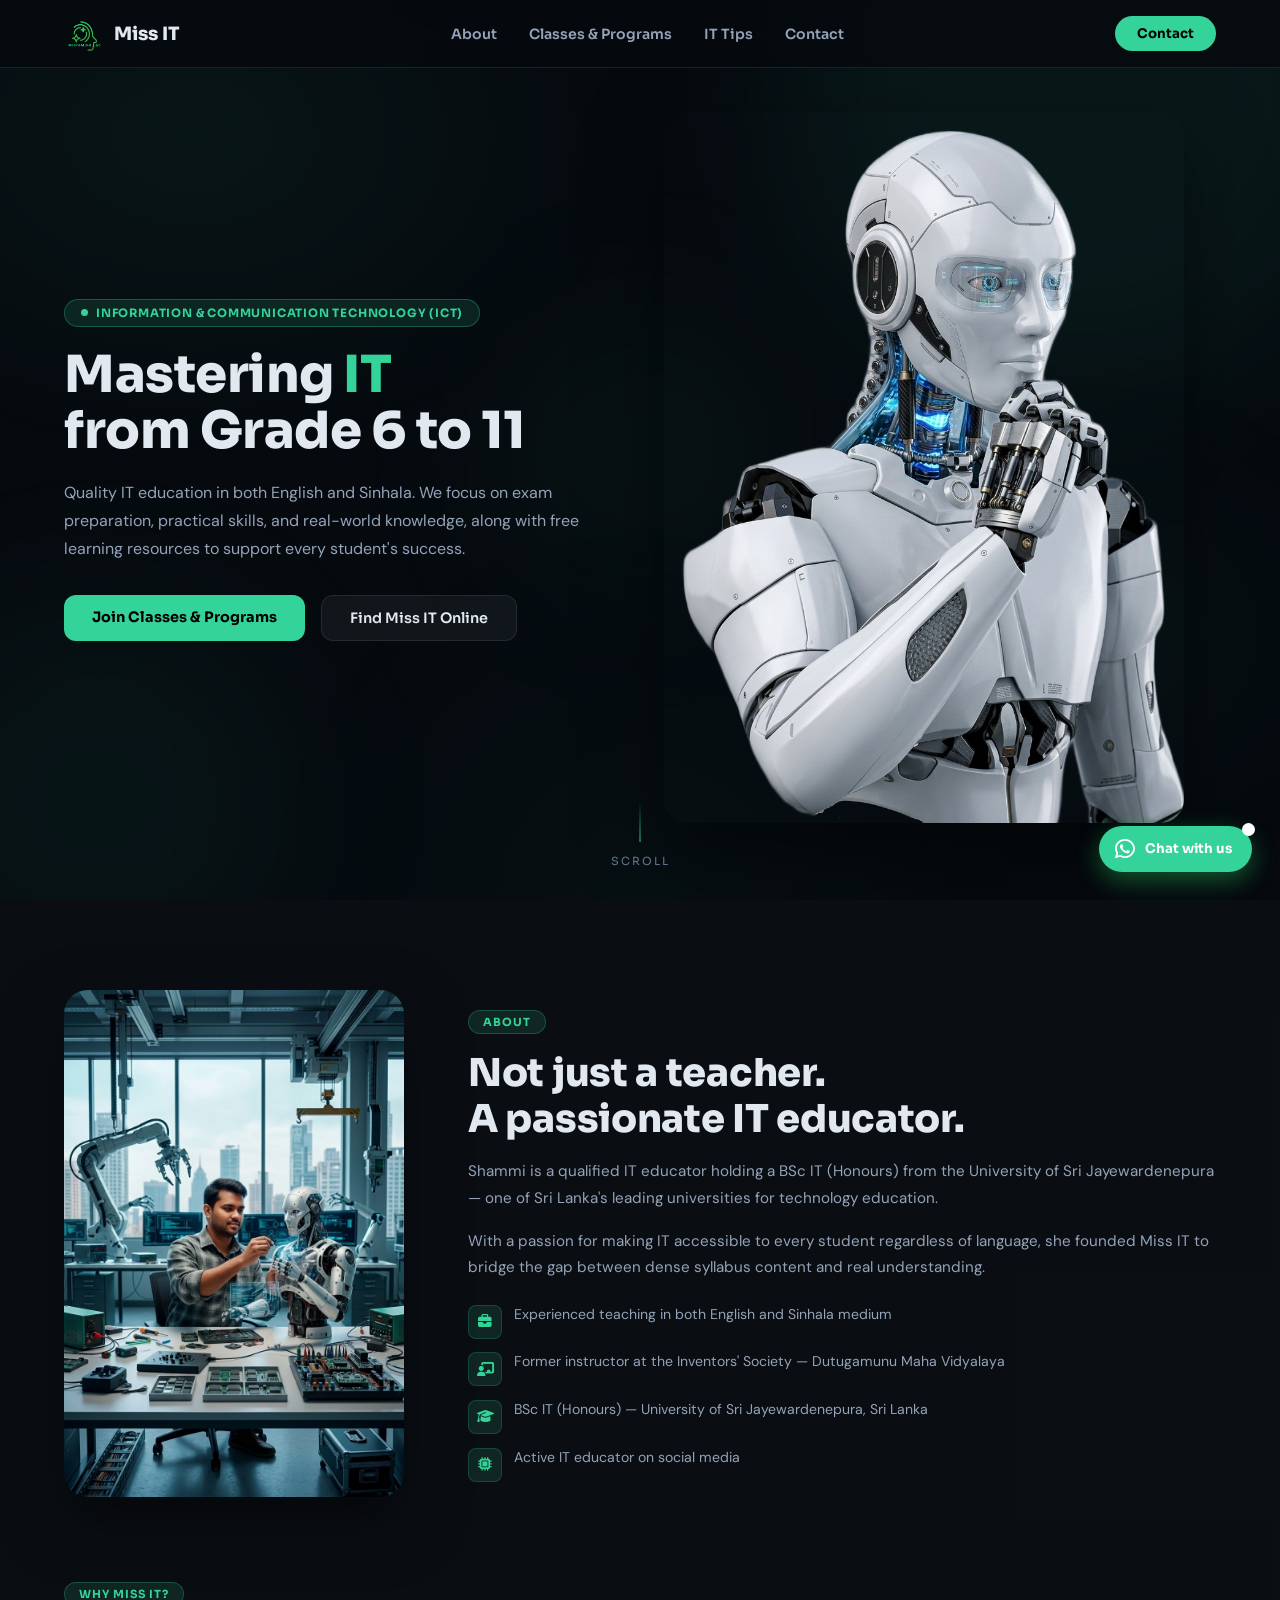
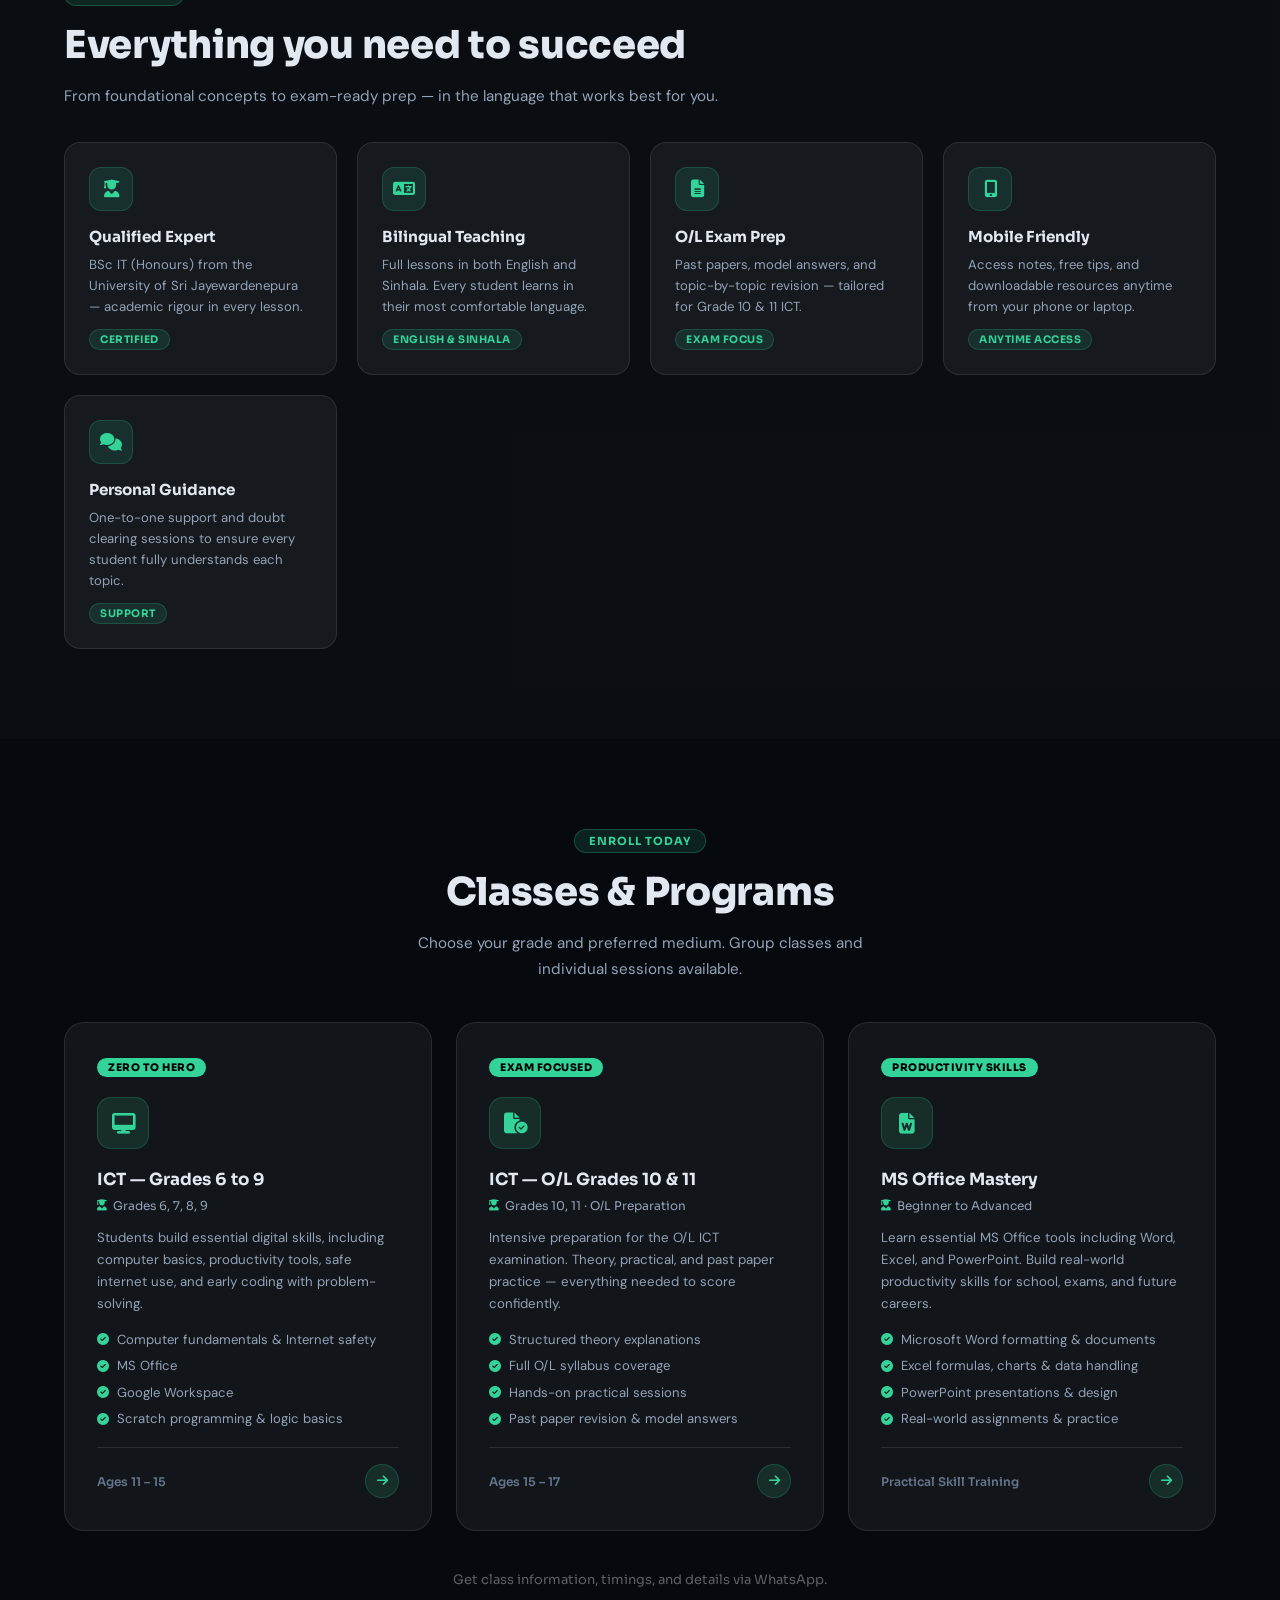
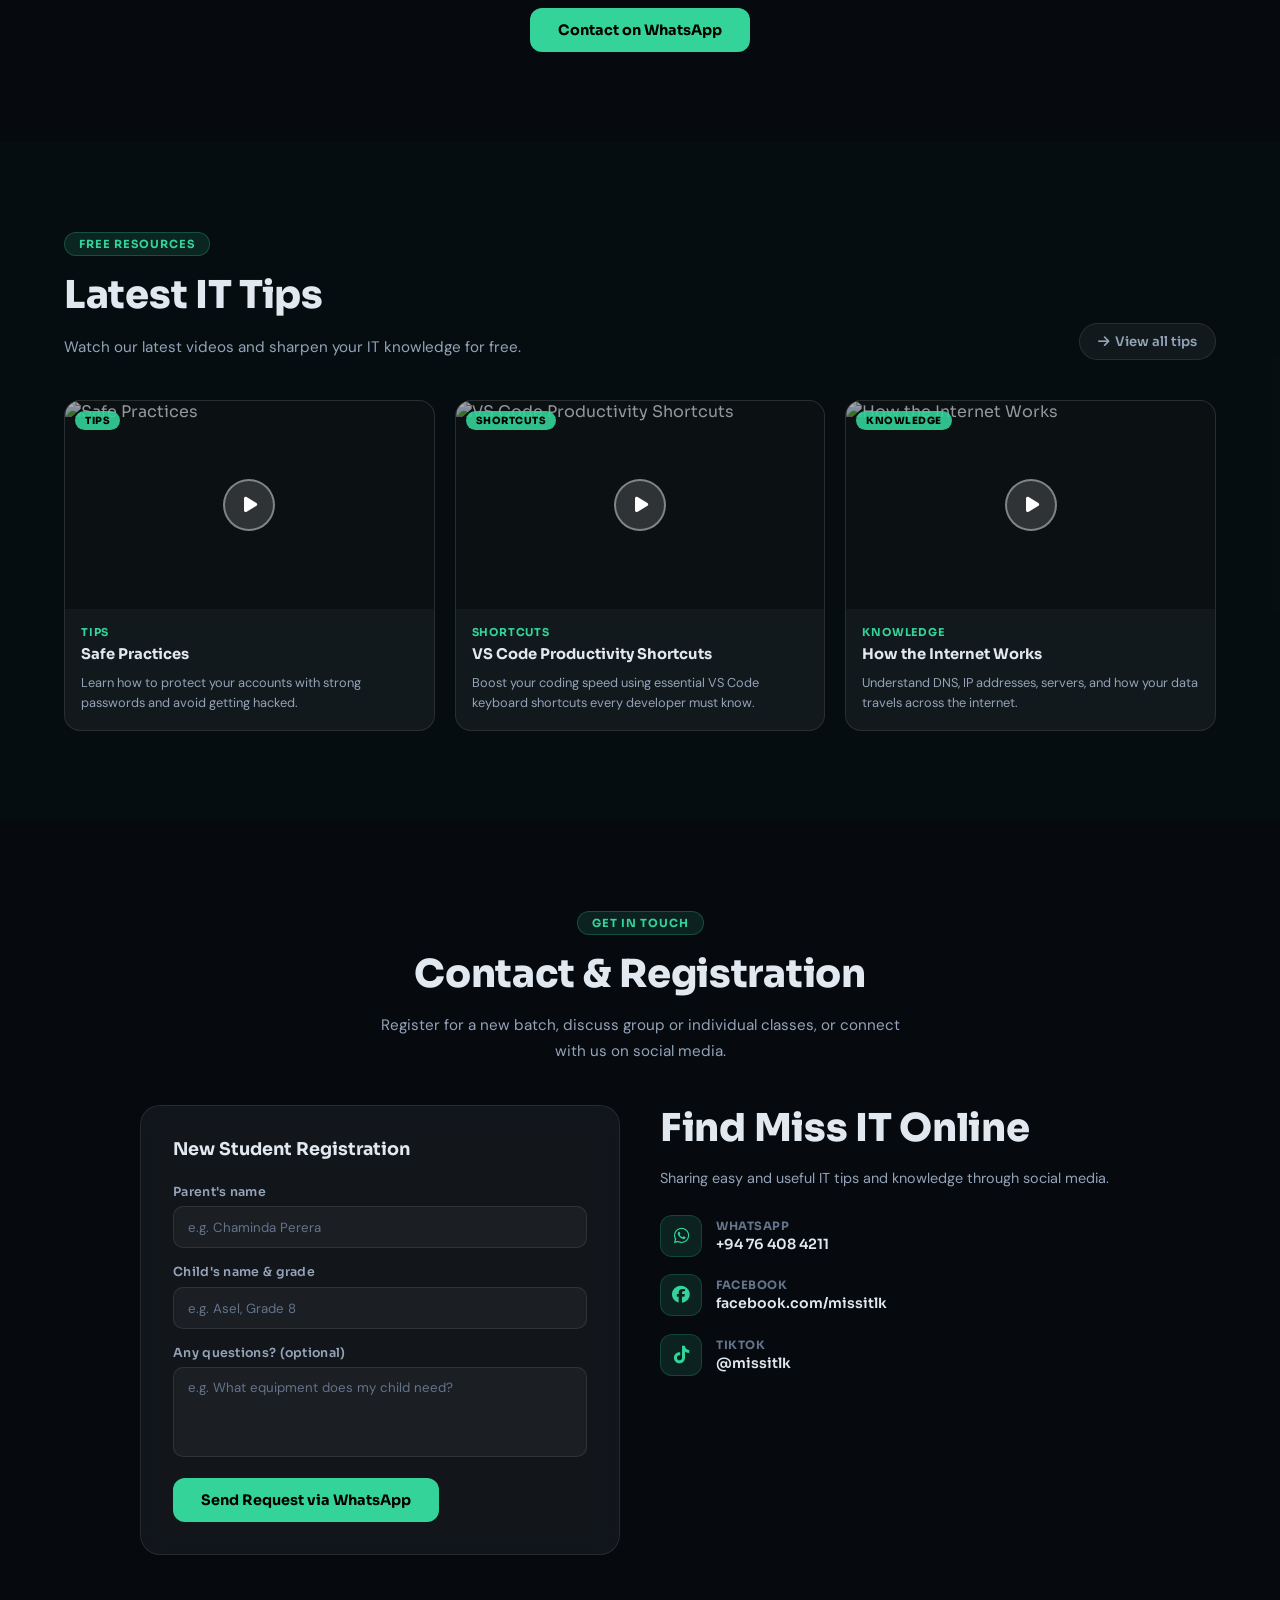
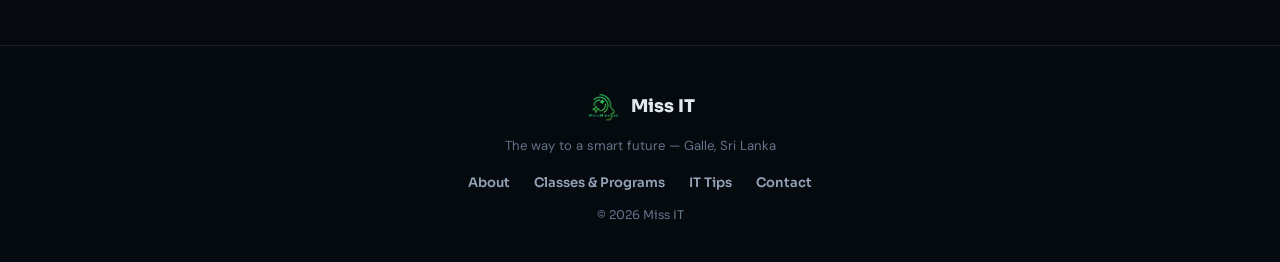
==== commit c88c8abd: "make structure" ====
--- a/index.html
+++ b/index.html
@@ -1,1329 +1,691 @@
 <!DOCTYPE html>
 <html lang="en">
 <head>
-<meta charset="UTF-8">
-<meta name="viewport" content="width=device-width, initial-scale=1.0">
-<title>Miss IT — IT Education for Grade 6–11</title>
-<link href="https://fonts.googleapis.com/css2?family=Playfair+Display:wght@500;600&family=DM+Sans:wght@300;400;500&display=swap" rel="stylesheet">
-<style>
-  *, *::before, *::after { box-sizing: border-box; margin: 0; padding: 0; }
-
-  :root {
-    --teal: #0a7c5c;
-    --teal-dark: #065a42;
-    --teal-mid: #13a87a;
-    --teal-light: #d6f5ea;
-    --teal-xlight: #f0fdf8;
-    --amber: #d97706;
-    --amber-light: #fef3c7;
-    --white: #ffffff;
-    --off-white: #f9fafb;
-    --gray-50: #f8fafc;
-    --gray-100: #f1f5f9;
-    --gray-200: #e2e8f0;
-    --gray-300: #cbd5e1;
-    --gray-400: #94a3b8;
-    --gray-500: #64748b;
-    --gray-700: #334155;
-    --gray-900: #0f172a;
-    --font-display: 'Playfair Display', Georgia, serif;
-    --font-body: 'DM Sans', sans-serif;
-    --radius-sm: 8px;
-    --radius-md: 12px;
-    --radius-lg: 20px;
-    --radius-xl: 28px;
-    --shadow-sm: 0 1px 3px rgba(0,0,0,0.06), 0 1px 2px rgba(0,0,0,0.04);
-    --shadow-md: 0 4px 16px rgba(0,0,0,0.08);
-    --shadow-lg: 0 8px 32px rgba(0,0,0,0.10);
-  }
-
-  html { scroll-behavior: smooth; }
-
-  body {
-    font-family: var(--font-body);
-    background: var(--off-white);
-    color: var(--gray-900);
-    line-height: 1.6;
-    font-size: 15px;
-    min-height: 100vh;
-  }
-
-  /* ── TOP BAR ── */
-  .top-bar {
-    background: var(--teal-dark);
-    color: var(--teal-light);
-    padding: 8px 24px;
-    display: flex;
-    justify-content: space-between;
-    align-items: center;
-    font-size: 12px;
-    letter-spacing: 0.03em;
-    flex-wrap: wrap;
-    gap: 8px;
-  }
-  .top-bar-contact { display: flex; gap: 20px; align-items: center; }
-  .top-bar-contact a { color: var(--teal-light); text-decoration: none; opacity: 0.85; }
-  .top-bar-contact a:hover { opacity: 1; }
-
-  .lang-switcher { display: flex; gap: 6px; }
-  .lang-btn {
-    padding: 4px 14px;
-    border-radius: 20px;
-    border: 1px solid rgba(255,255,255,0.25);
-    background: transparent;
-    color: rgba(255,255,255,0.75);
-    font-family: var(--font-body);
-    font-size: 12px;
-    cursor: pointer;
-    transition: all 0.2s;
-  }
-  .lang-btn.active, .lang-btn:hover {
-    background: var(--teal-mid);
-    color: white;
-    border-color: var(--teal-mid);
-  }
-
-  /* ── NAV ── */
-  nav {
-    background: white;
-    border-bottom: 1px solid var(--gray-200);
-    position: sticky;
-    top: 0;
-    z-index: 100;
-    box-shadow: var(--shadow-sm);
-  }
-  .nav-inner {
-    max-width: 1100px;
-    margin: 0 auto;
-    padding: 0 24px;
-    display: flex;
-    align-items: center;
-    justify-content: space-between;
-    height: 64px;
-    gap: 16px;
-  }
-  .nav-brand {
-    font-family: var(--font-display);
-    font-size: 26px;
-    font-weight: 600;
-    color: var(--teal);
-    text-decoration: none;
-    letter-spacing: -0.02em;
-    cursor: pointer;
-  }
-  .nav-brand span {
-    font-family: var(--font-body);
-    font-size: 11px;
-    font-weight: 300;
-    color: var(--gray-400);
-    display: block;
-    letter-spacing: 0.1em;
-    text-transform: uppercase;
-    margin-top: -4px;
-  }
-  .nav-links { display: flex; gap: 2px; align-items: center; }
-  .nav-link {
-    padding: 8px 14px;
-    border: none;
-    background: none;
-    font-family: var(--font-body);
-    font-size: 14px;
-    color: var(--gray-500);
-    cursor: pointer;
-    border-radius: var(--radius-sm);
-    transition: all 0.18s;
-    white-space: nowrap;
-  }
-  .nav-link:hover { background: var(--teal-xlight); color: var(--teal); }
-  .nav-link.active { background: var(--teal-light); color: var(--teal-dark); font-weight: 500; }
-  .nav-cta {
-    padding: 9px 20px;
-    background: var(--teal);
-    color: white;
-    border: none;
-    border-radius: var(--radius-sm);
-    font-family: var(--font-body);
-    font-size: 14px;
-    font-weight: 500;
-    cursor: pointer;
-    transition: background 0.18s;
-    white-space: nowrap;
-  }
-  .nav-cta:hover { background: var(--teal-dark); }
-
-  /* hamburger */
-  .hamburger { display: none; flex-direction: column; gap: 5px; background: none; border: none; cursor: pointer; padding: 4px; }
-  .hamburger span { width: 24px; height: 2px; background: var(--gray-700); border-radius: 2px; transition: all 0.2s; display: block; }
-  .mobile-menu { display: none; flex-direction: column; gap: 4px; padding: 12px 16px 16px; border-top: 1px solid var(--gray-200); background: white; }
-  .mobile-menu.open { display: flex; }
-
-  /* ── PAGES ── */
-  .page { display: none; }
-  .page.active { display: block; }
-  .container { max-width: 1100px; margin: 0 auto; padding: 0 24px; }
-
-  /* ── HERO ── */
-  .hero {
-    background: linear-gradient(135deg, var(--teal-dark) 0%, var(--teal) 60%, var(--teal-mid) 100%);
-    padding: 80px 24px 90px;
-    position: relative;
-    overflow: hidden;
-  }
-  .hero::before {
-    content: '';
-    position: absolute;
-    top: -80px; right: -80px;
-    width: 400px; height: 400px;
-    border-radius: 50%;
-    background: rgba(255,255,255,0.04);
-  }
-  .hero::after {
-    content: '';
-    position: absolute;
-    bottom: -120px; left: 40%;
-    width: 500px; height: 500px;
-    border-radius: 50%;
-    background: rgba(255,255,255,0.03);
-  }
-  .hero-inner {
-    max-width: 1100px;
-    margin: 0 auto;
-    display: flex;
-    align-items: center;
-    gap: 60px;
-    position: relative;
-    z-index: 1;
-    flex-wrap: wrap;
-  }
-  .hero-avatar-wrap {
-    flex-shrink: 0;
-  }
-  .hero-avatar {
-    width: 140px;
-    height: 140px;
-    border-radius: 50%;
-    background: rgba(255,255,255,0.15);
-    border: 3px solid rgba(255,255,255,0.35);
-    display: flex;
-    align-items: center;
-    justify-content: center;
-    font-family: var(--font-display);
-    font-size: 40px;
-    color: white;
-    font-weight: 600;
-    letter-spacing: -0.03em;
-  }
-  .hero-text { flex: 1; min-width: 260px; }
-  .hero-badge {
-    display: inline-flex;
-    align-items: center;
-    gap: 6px;
-    background: rgba(255,255,255,0.12);
-    border: 1px solid rgba(255,255,255,0.2);
-    color: rgba(255,255,255,0.9);
-    padding: 5px 14px;
-    border-radius: 20px;
-    font-size: 12px;
-    letter-spacing: 0.04em;
-    margin-bottom: 16px;
-  }
-  .hero h1 {
-    font-family: var(--font-display);
-    font-size: clamp(32px, 5vw, 52px);
-    font-weight: 600;
-    color: white;
-    line-height: 1.15;
-    letter-spacing: -0.02em;
-    margin-bottom: 16px;
-  }
-  .hero h1 em { font-style: normal; color: #7ff3c8; }
-  .hero-tagline {
-    color: rgba(255,255,255,0.8);
-    font-size: 16px;
-    line-height: 1.6;
-    margin-bottom: 32px;
-    max-width: 520px;
-  }
-  .hero-btns { display: flex; gap: 10px; flex-wrap: wrap; }
-  .btn-white {
-    padding: 12px 24px;
-    background: white;
-    color: var(--teal-dark);
-    border: none;
-    border-radius: var(--radius-sm);
-    font-family: var(--font-body);
-    font-size: 14px;
-    font-weight: 500;
-    cursor: pointer;
-    transition: all 0.18s;
-    text-decoration: none;
-    display: inline-flex;
-    align-items: center;
-    gap: 6px;
-  }
-  .btn-white:hover { transform: translateY(-1px); box-shadow: 0 6px 20px rgba(0,0,0,0.15); }
-  .btn-ghost {
-    padding: 12px 24px;
-    background: rgba(255,255,255,0.1);
-    color: white;
-    border: 1px solid rgba(255,255,255,0.3);
-    border-radius: var(--radius-sm);
-    font-family: var(--font-body);
-    font-size: 14px;
-    font-weight: 400;
-    cursor: pointer;
-    transition: all 0.18s;
-    display: inline-flex;
-    align-items: center;
-    gap: 6px;
-  }
-  .btn-ghost:hover { background: rgba(255,255,255,0.18); border-color: rgba(255,255,255,0.5); }
-
-  /* hero stats */
-  .hero-stats {
-    display: flex;
-    gap: 32px;
-    margin-top: 40px;
-    padding-top: 32px;
-    border-top: 1px solid rgba(255,255,255,0.15);
-    flex-wrap: wrap;
-  }
-  .stat-item { color: white; }
-  .stat-num { font-family: var(--font-display); font-size: 28px; font-weight: 600; color: #7ff3c8; display: block; }
-  .stat-label { font-size: 12px; color: rgba(255,255,255,0.65); letter-spacing: 0.04em; margin-top: 2px; }
-
-  /* ── SECTION LAYOUT ── */
-  section { padding: 72px 0; }
-  .section-header { text-align: center; margin-bottom: 48px; }
-  .section-tag {
-    display: inline-block;
-    background: var(--teal-light);
-    color: var(--teal-dark);
-    font-size: 11px;
-    font-weight: 500;
-    letter-spacing: 0.1em;
-    text-transform: uppercase;
-    padding: 5px 14px;
-    border-radius: 20px;
-    margin-bottom: 12px;
-  }
-  .section-title {
-    font-family: var(--font-display);
-    font-size: clamp(24px, 3vw, 36px);
-    font-weight: 600;
-    color: var(--gray-900);
-    letter-spacing: -0.02em;
-    line-height: 1.2;
-    margin-bottom: 12px;
-  }
-  .section-sub {
-    color: var(--gray-500);
-    font-size: 15px;
-    max-width: 520px;
-    margin: 0 auto;
-    line-height: 1.7;
-  }
-
-  /* ── FEATURE CARDS ── */
-  .features-grid {
-    display: grid;
-    grid-template-columns: repeat(auto-fit, minmax(240px, 1fr));
-    gap: 20px;
-  }
-  .feature-card {
-    background: white;
-    border-radius: var(--radius-lg);
-    padding: 28px 24px;
-    border: 1px solid var(--gray-200);
-    transition: all 0.2s;
-    position: relative;
-    overflow: hidden;
-  }
-  .feature-card:hover { transform: translateY(-3px); box-shadow: var(--shadow-md); border-color: var(--teal-light); }
-  .feature-card::before {
-    content: '';
-    position: absolute;
-    top: 0; left: 0; right: 0;
-    height: 3px;
-    background: linear-gradient(90deg, var(--teal), var(--teal-mid));
-    opacity: 0;
-    transition: opacity 0.2s;
-  }
-  .feature-card:hover::before { opacity: 1; }
-  .feature-icon {
-    width: 48px; height: 48px;
-    background: var(--teal-xlight);
-    border-radius: var(--radius-sm);
-    display: flex;
-    align-items: center;
-    justify-content: center;
-    font-size: 22px;
-    margin-bottom: 16px;
-  }
-  .feature-card h3 { font-size: 16px; font-weight: 500; color: var(--gray-900); margin-bottom: 8px; }
-  .feature-card p { font-size: 13px; color: var(--gray-500); line-height: 1.6; }
-
-  /* ── TIPS FEED ── */
-  .tips-feed { background: var(--gray-50); }
-  .tips-list { display: grid; gap: 16px; }
-  .tip-post {
-    background: white;
-    border-radius: var(--radius-md);
-    padding: 20px 24px;
-    border: 1px solid var(--gray-200);
-    border-left: 3px solid var(--teal);
-    transition: box-shadow 0.18s;
-  }
-  .tip-post:hover { box-shadow: var(--shadow-sm); }
-  .tip-meta { font-size: 11px; color: var(--gray-400); margin-bottom: 6px; letter-spacing: 0.02em; }
-  .tip-post p { font-size: 14px; color: var(--gray-700); line-height: 1.6; margin-bottom: 8px; }
-  .tip-tag {
-    display: inline-block;
-    background: var(--teal-light);
-    color: var(--teal-dark);
-    font-size: 11px;
-    padding: 3px 10px;
-    border-radius: 20px;
-    font-weight: 500;
-  }
-
-  /* ── ABOUT PAGE ── */
-  .about-hero {
-    background: var(--teal-xlight);
-    padding: 64px 0;
-    border-bottom: 1px solid var(--teal-light);
-  }
-  .about-grid {
-    display: grid;
-    grid-template-columns: 1fr 2fr;
-    gap: 60px;
-    align-items: start;
-  }
-  @media(max-width:700px){ .about-grid { grid-template-columns: 1fr; gap: 32px; } }
-  .about-photo {
-    width: 100%;
-    aspect-ratio: 1;
-    max-width: 280px;
-    border-radius: var(--radius-xl);
-    background: linear-gradient(135deg, var(--teal-dark), var(--teal-mid));
-    display: flex;
-    align-items: center;
-    justify-content: center;
-    font-family: var(--font-display);
-    font-size: 64px;
-    color: white;
-    font-weight: 600;
-    box-shadow: var(--shadow-lg);
-  }
-  .about-info h1 {
-    font-family: var(--font-display);
-    font-size: 36px;
-    font-weight: 600;
-    color: var(--gray-900);
-    letter-spacing: -0.02em;
-    margin-bottom: 6px;
-  }
-  .about-info .role { color: var(--teal); font-size: 14px; font-weight: 500; letter-spacing: 0.04em; text-transform: uppercase; margin-bottom: 20px; }
-  .about-info p { color: var(--gray-600, #475569); font-size: 15px; line-height: 1.75; margin-bottom: 16px; }
-
-  .creds-list { list-style: none; margin: 24px 0; }
-  .creds-list li {
-    display: flex;
-    gap: 12px;
-    align-items: flex-start;
-    padding: 12px 0;
-    border-bottom: 1px solid var(--gray-100);
-    font-size: 14px;
-    color: var(--gray-700);
-    line-height: 1.5;
-  }
-  .creds-list li:last-child { border-bottom: none; }
-  .cred-icon { font-size: 18px; flex-shrink: 0; margin-top: 1px; }
-
-  .mission-cards { display: grid; grid-template-columns: repeat(auto-fit, minmax(260px, 1fr)); gap: 20px; }
-  .mission-card {
-    background: white;
-    border-radius: var(--radius-lg);
-    padding: 28px;
-    border: 1px solid var(--gray-200);
-  }
-  .mission-card.accent { background: var(--teal); color: white; border-color: var(--teal); }
-  .mission-card.accent h3 { color: white; }
-  .mission-card.accent p { color: rgba(255,255,255,0.85); }
-  .mission-card h3 { font-size: 17px; font-weight: 500; color: var(--gray-900); margin-bottom: 12px; }
-  .mission-card p { font-size: 14px; color: var(--gray-500); line-height: 1.7; }
-
-  blockquote {
-    background: var(--teal-xlight);
-    border-left: 4px solid var(--teal);
-    border-radius: 0 var(--radius-md) var(--radius-md) 0;
-    padding: 24px 28px;
-    margin: 32px 0;
-    font-family: var(--font-display);
-    font-size: 18px;
-    font-style: italic;
-    color: var(--teal-dark);
-    line-height: 1.6;
-  }
-  blockquote cite { font-family: var(--font-body); font-style: normal; font-size: 13px; color: var(--teal-mid); display: block; margin-top: 10px; font-weight: 500; }
-
-  /* ── CLASSES PAGE ── */
-  .classes-hero { background: linear-gradient(135deg, var(--teal-xlight), white); padding: 48px 0; border-bottom: 1px solid var(--gray-200); }
-  .classes-hero h1 { font-family: var(--font-display); font-size: 36px; font-weight: 600; letter-spacing: -0.02em; margin-bottom: 12px; }
-  .medium-bar { display: flex; gap: 10px; margin: 24px 0; flex-wrap: wrap; }
-  .med-pill {
-    padding: 8px 22px;
-    border-radius: 30px;
-    font-size: 14px;
-    font-weight: 500;
-    cursor: pointer;
-    border: 1.5px solid var(--gray-300);
-    background: white;
-    color: var(--gray-500);
-    transition: all 0.18s;
-  }
-  .med-pill.active { background: var(--teal); color: white; border-color: var(--teal); }
-
-  .grade-nav { display: flex; gap: 8px; margin-bottom: 28px; flex-wrap: wrap; }
-  .grade-tab {
-    padding: 9px 20px;
-    border-radius: var(--radius-sm);
-    font-size: 14px;
-    border: 1px solid var(--gray-200);
-    background: white;
-    color: var(--gray-500);
-    cursor: pointer;
-    font-family: var(--font-body);
-    transition: all 0.18s;
-  }
-  .grade-tab.active { background: var(--teal-dark); color: white; border-color: var(--teal-dark); }
-  .grade-tab:hover:not(.active) { border-color: var(--teal); color: var(--teal); }
-
-  .grade-panel { display: none; animation: fadeIn 0.2s ease; }
-  .grade-panel.active { display: block; }
-  @keyframes fadeIn { from { opacity: 0; transform: translateY(6px); } to { opacity: 1; transform: none; } }
-
-  .panel-header { margin-bottom: 24px; }
-  .panel-header h2 { font-family: var(--font-display); font-size: 26px; font-weight: 600; color: var(--gray-900); margin-bottom: 8px; }
-  .panel-header p { color: var(--gray-500); font-size: 14px; line-height: 1.7; }
-
-  .topics-grid { display: grid; grid-template-columns: repeat(auto-fit, minmax(200px, 1fr)); gap: 14px; margin-bottom: 28px; }
-  .topic-chip {
-    background: var(--teal-xlight);
-    border: 1px solid var(--teal-light);
-    border-radius: var(--radius-sm);
-    padding: 14px 16px;
-  }
-  .topic-chip strong { font-size: 13px; color: var(--teal-dark); display: block; margin-bottom: 4px; }
-  .topic-chip span { font-size: 12px; color: var(--gray-500); line-height: 1.4; }
-
-  table { width: 100%; border-collapse: collapse; font-size: 14px; background: white; border-radius: var(--radius-md); overflow: hidden; box-shadow: var(--shadow-sm); }
-  thead th { background: var(--teal); color: white; padding: 12px 16px; text-align: left; font-weight: 500; font-size: 13px; letter-spacing: 0.02em; }
-  tbody td { padding: 12px 16px; border-bottom: 1px solid var(--gray-100); color: var(--gray-700); }
-  tbody tr:last-child td { border-bottom: none; }
-  tbody tr:hover td { background: var(--teal-xlight); }
-
-  .badge { display: inline-block; padding: 3px 10px; border-radius: 20px; font-size: 11px; font-weight: 500; }
-  .badge-green { background: #d1fae5; color: #065f46; }
-  .badge-amber { background: var(--amber-light); color: #92400e; }
-  .badge-red { background: #fee2e2; color: #991b1b; }
-
-  /* ── INQUIRY FORM ── */
-  .form-card {
-    background: white;
-    border-radius: var(--radius-lg);
-    border: 1px solid var(--gray-200);
-    padding: 28px;
-    max-width: 560px;
-    box-shadow: var(--shadow-sm);
-  }
-  .form-card h3 { font-family: var(--font-display); font-size: 20px; font-weight: 600; color: var(--gray-900); margin-bottom: 20px; }
-  .form-row { display: grid; grid-template-columns: 1fr 1fr; gap: 14px; }
-  @media(max-width:500px){ .form-row { grid-template-columns: 1fr; } }
-  .form-group { margin-bottom: 16px; }
-  label { display: block; font-size: 12px; font-weight: 500; color: var(--gray-500); letter-spacing: 0.04em; text-transform: uppercase; margin-bottom: 6px; }
-  input, select, textarea {
-    width: 100%;
-    padding: 10px 14px;
-    border: 1.5px solid var(--gray-200);
-    border-radius: var(--radius-sm);
-    font-family: var(--font-body);
-    font-size: 14px;
-    color: var(--gray-900);
-    background: var(--gray-50);
-    transition: border-color 0.15s;
-    outline: none;
-  }
-  input:focus, select:focus, textarea:focus { border-color: var(--teal); background: white; }
-  textarea { resize: vertical; min-height: 90px; }
-  .btn-submit {
-    width: 100%;
-    padding: 13px;
-    background: var(--teal);
-    color: white;
-    border: none;
-    border-radius: var(--radius-sm);
-    font-family: var(--font-body);
-    font-size: 15px;
-    font-weight: 500;
-    cursor: pointer;
-    transition: background 0.18s;
-    margin-top: 4px;
-  }
-  .btn-submit:hover { background: var(--teal-dark); }
-
-  /* ── IT TIPS PAGE ── */
-  .tips-page-header { background: linear-gradient(135deg, var(--teal-xlight), white); padding: 48px 0; border-bottom: 1px solid var(--gray-200); }
-  .cat-bar { display: flex; gap: 8px; flex-wrap: wrap; margin-bottom: 28px; }
-  .cat-btn {
-    padding: 7px 18px;
-    border-radius: 30px;
-    font-size: 13px;
-    border: 1px solid var(--gray-200);
-    background: white;
-    color: var(--gray-500);
-    cursor: pointer;
-    font-family: var(--font-body);
-    transition: all 0.18s;
-  }
-  .cat-btn.active { background: var(--teal); color: white; border-color: var(--teal); }
-  .cat-btn:hover:not(.active) { border-color: var(--teal); color: var(--teal); }
-
-  .tips-vault-grid { display: grid; grid-template-columns: repeat(auto-fill, minmax(280px, 1fr)); gap: 20px; }
-  .vault-card {
-    background: white;
-    border-radius: var(--radius-lg);
-    border: 1px solid var(--gray-200);
-    padding: 24px;
-    transition: all 0.2s;
-  }
-  .vault-card:hover { transform: translateY(-2px); box-shadow: var(--shadow-md); }
-  .vault-cat {
-    display: inline-block;
-    font-size: 10px;
-    font-weight: 500;
-    letter-spacing: 0.08em;
-    text-transform: uppercase;
-    color: var(--teal);
-    background: var(--teal-light);
-    padding: 3px 10px;
-    border-radius: 20px;
-    margin-bottom: 12px;
-  }
-  .vault-card h4 { font-size: 16px; font-weight: 500; color: var(--gray-900); margin-bottom: 8px; }
-  .vault-card p { font-size: 13px; color: var(--gray-500); line-height: 1.65; }
-
-  .download-banner {
-    background: linear-gradient(135deg, var(--teal-dark), var(--teal));
-    border-radius: var(--radius-xl);
-    padding: 36px 40px;
-    display: flex;
-    align-items: center;
-    justify-content: space-between;
-    gap: 24px;
-    flex-wrap: wrap;
-    margin-top: 48px;
-  }
-  .download-banner h3 { font-family: var(--font-display); font-size: 22px; font-weight: 600; color: white; margin-bottom: 6px; }
-  .download-banner p { color: rgba(255,255,255,0.75); font-size: 14px; }
-
-  /* ── CONTACT PAGE ── */
-  .contact-grid { display: grid; grid-template-columns: 1.2fr 1fr; gap: 40px; align-items: start; }
-  @media(max-width:720px){ .contact-grid { grid-template-columns: 1fr; } }
-
-  .social-card {
-    background: white;
-    border-radius: var(--radius-lg);
-    border: 1px solid var(--gray-200);
-    padding: 24px;
-    margin-bottom: 16px;
-  }
-  .social-card h3 { font-size: 16px; font-weight: 500; color: var(--gray-900); margin-bottom: 16px; }
-  .social-btn {
-    display: flex;
-    align-items: center;
-    gap: 14px;
-    padding: 12px 16px;
-    border-radius: var(--radius-sm);
-    border: 1px solid var(--gray-200);
-    background: white;
-    cursor: pointer;
-    font-family: var(--font-body);
-    font-size: 14px;
-    color: var(--gray-700);
-    width: 100%;
-    text-align: left;
-    margin-bottom: 8px;
-    transition: all 0.18s;
-  }
-  .social-btn:last-child { margin-bottom: 0; }
-  .social-btn:hover { background: var(--teal-xlight); border-color: var(--teal-light); color: var(--teal-dark); }
-  .social-icon { width: 36px; height: 36px; border-radius: 8px; display: flex; align-items: center; justify-content: center; font-size: 18px; flex-shrink: 0; }
-  .si-fb { background: #e7f0ff; }
-  .si-wa { background: #d1f7e4; }
-  .si-yt { background: #fee2e2; }
-
-  .map-card {
-    background: var(--gray-50);
-    border-radius: var(--radius-lg);
-    border: 1px solid var(--gray-200);
-    padding: 0;
-    overflow: hidden;
-    min-height: 160px;
-    display: flex;
-    flex-direction: column;
-  }
-  .map-visual {
-    background: linear-gradient(135deg, var(--teal-light), var(--teal-xlight));
-    flex: 1;
-    min-height: 120px;
-    display: flex;
-    align-items: center;
-    justify-content: center;
-    font-size: 40px;
-  }
-  .map-info { padding: 16px 20px; }
-  .map-info strong { display: block; font-size: 14px; color: var(--gray-900); margin-bottom: 2px; }
-  .map-info span { font-size: 12px; color: var(--gray-400); }
-
-  /* ── INFO PILLS ── */
-  .pill-row { display: flex; gap: 8px; flex-wrap: wrap; margin: 16px 0; }
-  .pill {
-    display: inline-flex;
-    align-items: center;
-    gap: 5px;
-    padding: 5px 13px;
-    background: var(--gray-100);
-    border-radius: 20px;
-    font-size: 12px;
-    color: var(--gray-600, #475569);
-  }
-
-  /* ── FOOTER ── */
-  footer {
-    background: var(--gray-900);
-    color: rgba(255,255,255,0.6);
-    padding: 48px 24px 32px;
-  }
-  .footer-inner {
-    max-width: 1100px;
-    margin: 0 auto;
-    display: grid;
-    grid-template-columns: 1.5fr 1fr 1fr;
-    gap: 40px;
-    padding-bottom: 32px;
-    border-bottom: 1px solid rgba(255,255,255,0.08);
-  }
-  @media(max-width:680px){ .footer-inner { grid-template-columns: 1fr; gap: 24px; } }
-  .footer-brand { font-family: var(--font-display); font-size: 24px; font-weight: 600; color: white; margin-bottom: 8px; }
-  .footer-brand span { font-family: var(--font-body); font-size: 12px; font-weight: 300; color: rgba(255,255,255,0.4); display: block; letter-spacing: 0.08em; text-transform: uppercase; }
-  footer p { font-size: 13px; line-height: 1.7; }
-  .footer-col h4 { font-size: 12px; font-weight: 500; letter-spacing: 0.08em; text-transform: uppercase; color: rgba(255,255,255,0.4); margin-bottom: 14px; }
-  .footer-link { display: block; font-size: 13px; color: rgba(255,255,255,0.55); text-decoration: none; margin-bottom: 10px; cursor: pointer; transition: color 0.15s; }
-  .footer-link:hover { color: white; }
-  .footer-bottom { max-width: 1100px; margin: 0 auto; padding-top: 24px; display: flex; justify-content: space-between; align-items: center; font-size: 12px; flex-wrap: wrap; gap: 10px; }
-
-  /* ── SUCCESS TOAST ── */
-  .toast {
-    position: fixed;
-    bottom: 28px;
-    right: 28px;
-    background: var(--teal-dark);
-    color: white;
-    padding: 14px 22px;
-    border-radius: var(--radius-md);
-    font-size: 14px;
-    font-weight: 500;
-    box-shadow: var(--shadow-lg);
-    transform: translateY(80px);
-    opacity: 0;
-    transition: all 0.3s;
-    z-index: 1000;
-    max-width: 320px;
-  }
-  .toast.show { transform: none; opacity: 1; }
-
-  /* ── RESPONSIVE ── */
-  @media(max-width:768px){
-    .nav-links, .nav-cta { display: none; }
-    .hamburger { display: flex; }
-    .hero { padding: 52px 24px 60px; }
-    .hero-avatar { width: 100px; height: 100px; font-size: 28px; }
-    .hero-stats { gap: 20px; }
-    section { padding: 52px 0; }
-  }
-  @media(max-width:480px){
-    .top-bar { font-size: 11px; padding: 6px 14px; }
-    .hero-btns { flex-direction: column; }
-    .btn-white, .btn-ghost { width: 100%; justify-content: center; }
-  }
-
-  /* scroll fade */
-  .fade-up { opacity: 0; transform: translateY(20px); transition: all 0.5s ease; }
-  .fade-up.visible { opacity: 1; transform: none; }
-</style>
+  <meta charset="UTF-8">
+  <meta name="viewport" content="width=device-width, initial-scale=1.0">
+  <title>Miss IT</title>
+  <link rel="icon" type="image/png" href="assets/img/favicon.png">
+  <link href="https://fonts.googleapis.com/css2?family=Sora:wght@400;600;700;800&family=DM+Sans:ital,wght@0,400;0,500;1,400&display=swap" rel="stylesheet">
+  <link rel="stylesheet" href="https://cdnjs.cloudflare.com/ajax/libs/font-awesome/6.5.0/css/all.min.css">
+  <style>
+/* ═══ RESET & ROOT ═══ */
+*,*::before,*::after{box-sizing:border-box;margin:0;padding:0}
+:root{
+  --bg:#060a0f;
+  --bg2:#080d14;
+  --glass:rgba(255,255,255,.05);
+  --glass-h:rgba(255,255,255,.08);
+  --border:rgba(255,255,255,.09);
+  --border-h:rgba(52,211,153,.4);
+  --green:#34D399;
+  --green-dim:rgba(52,211,153,.12);
+  --green-glow:rgba(52,211,153,.22);
+  --text:#E2E8F0;
+  --muted:#64748B;
+  --muted2:#94A3B8;
+  --r:16px;
+  --r-sm:10px;
+  font-family:'Sora',sans-serif;
+}
+html{scroll-behavior:smooth}
+body{min-height:100%;background:var(--bg);color:var(--text);overflow-x:hidden}
+body::before{
+  content:'';position:fixed;inset:0;z-index:0;pointer-events:none;
+  background:
+    radial-gradient(ellipse 700px 500px at 15% 15%,rgba(52,211,153,.06) 0%,transparent 65%),
+    radial-gradient(ellipse 500px 400px at 85% 70%,rgba(52,211,153,.04) 0%,transparent 65%),
+    radial-gradient(ellipse 600px 600px at 50% 100%,rgba(52,211,153,.03) 0%,transparent 65%);
+}
+::-webkit-scrollbar{width:5px}
+::-webkit-scrollbar-track{background:var(--bg)}
+::-webkit-scrollbar-thumb{background:rgba(52,211,153,.3);border-radius:99px}
+
+/* ═══ NAV ═══ */
+nav{
+  position:fixed;top:0;left:0;right:0;z-index:200;
+  display:flex;align-items:center;justify-content:space-between;
+  padding:0 5%;height:68px;
+  background:rgba(6,10,15,.85);border-bottom:1px solid var(--border);
+  backdrop-filter:blur(20px);
+}
+.nav-logo{
+  display:flex;align-items:center;gap:10px;
+  font-size:1.15rem;font-weight:800;color:var(--text);text-decoration:none;
+}
+.nav-logo img{width:40px;border-radius:8px}
+.nav-links{display:flex;list-style:none;gap:2rem}
+.nav-links a{color:var(--muted2);font-size:.88rem;font-weight:600;text-decoration:none;transition:color .15s}
+.nav-links a:hover{color:var(--green)}
+.nav-cta{
+  background:var(--green);color:#000;font-size:.83rem;font-weight:700;
+  padding:9px 22px;border-radius:99px;text-decoration:none;
+  transition:all .2s;white-space:nowrap;
+}
+.nav-cta:hover{background:#5ee8b0;box-shadow:0 0 20px rgba(52,211,153,.4)}
+.nav-hamburger{display:none;flex-direction:column;gap:5px;background:none;border:none;cursor:pointer;padding:4px}
+.nav-hamburger span{display:block;width:22px;height:2px;background:var(--text);border-radius:2px;transition:all .3s}
+
+/* ═══ MOBILE MENU ═══ */
+.mobile-menu{
+  display:none;position:fixed;top:68px;left:0;right:0;z-index:190;
+  background:rgba(6,10,15,.97);border-bottom:1px solid var(--border);
+  padding:1.5rem 5%;backdrop-filter:blur(20px);
+  transform:translateY(-10px);opacity:0;transition:all .25s;pointer-events:none;
+}
+.mobile-menu.open{display:block;transform:translateY(0);opacity:1;pointer-events:all}
+.mobile-menu ul{list-style:none;display:flex;flex-direction:column;gap:.75rem;margin-bottom:1.25rem}
+.mobile-menu ul a{color:var(--muted2);font-size:.95rem;font-weight:600;text-decoration:none;display:block;padding:.5rem 0;border-bottom:1px solid var(--border)}
+.mobile-menu ul a:hover{color:var(--green)}
+.mobile-menu-cta{
+  display:inline-block;background:var(--green);color:#000;
+  font-size:.88rem;font-weight:700;padding:11px 28px;border-radius:99px;text-decoration:none;
+}
+
+/* ═══ HERO ═══ */
+.hero{
+  position:relative;min-height:100vh;
+  display:flex;align-items:center;justify-content:center;
+  padding:100px 5% 60px;overflow:hidden;
+}
+.hero-orb{position:absolute;border-radius:50%;pointer-events:none;filter:blur(80px)}
+.orb-1{width:600px;height:600px;background:rgba(52,211,153,.07);top:-200px;right:-100px}
+.orb-2{width:400px;height:400px;background:rgba(52,211,153,.05);bottom:-100px;left:-100px}
+.orb-3{width:300px;height:300px;background:rgba(52,211,153,.04);top:50%;left:50%;transform:translate(-50%,-50%)}
+.particles{position:absolute;inset:0;pointer-events:none}
+.particle{position:absolute;bottom:-10px;background:var(--green);border-radius:50%;animation:floatUp linear infinite}
+@keyframes floatUp{0%{bottom:-10px;opacity:0}10%{opacity:1}90%{opacity:.3}100%{bottom:100vh;opacity:0}}
+.hero-content{
+  position:relative;z-index:1;
+  display:grid;grid-template-columns:1fr 1fr;gap:3rem;
+  align-items:center;max-width:1200px;width:100%;
+}
+.hero-image img{width:100%;max-width:520px;border-radius:24px;box-shadow:0 32px 80px rgba(0,0,0,.5)}
+.hero-eyebrow{
+  display:inline-flex;align-items:center;gap:8px;
+  background:var(--green-dim);border:1px solid rgba(52,211,153,.3);
+  color:var(--green);border-radius:99px;padding:6px 16px;
+  font-size:.72rem;font-weight:700;letter-spacing:.8px;text-transform:uppercase;
+  margin-bottom:1.25rem;
+}
+.hero-eyebrow-dot{width:7px;height:7px;background:var(--green);border-radius:50%;animation:pulse 2s infinite}
+@keyframes pulse{0%,100%{opacity:1;transform:scale(1)}50%{opacity:.5;transform:scale(.8)}}
+.hero-text h1{font-size:clamp(2rem,4vw,3.5rem);font-weight:800;line-height:1.1;letter-spacing:-.5px;margin-bottom:1.25rem}
+.green{color:var(--green)}
+.hero-sub{color:var(--muted2);font-size:1rem;line-height:1.75;margin-bottom:2rem;font-family:'DM Sans',sans-serif}
+.hero-btns{display:flex;gap:1rem;flex-wrap:wrap}
+.btn-green{
+  background:var(--green);color:#000;font-size:.9rem;font-weight:700;
+  padding:13px 28px;border-radius:12px;text-decoration:none;transition:all .2s;
+}
+.btn-green:hover{background:#5ee8b0;box-shadow:0 0 24px rgba(52,211,153,.4);transform:translateY(-1px)}
+.btn-ghost{
+  background:var(--glass);border:1px solid var(--border);color:var(--text);
+  font-size:.9rem;font-weight:600;padding:13px 28px;border-radius:12px;
+  text-decoration:none;transition:all .2s;backdrop-filter:blur(8px);
+}
+.btn-ghost:hover{border-color:rgba(52,211,153,.3);color:var(--green)}
+.hero-scroll{
+  position:absolute;bottom:32px;left:50%;transform:translateX(-50%);
+  display:flex;flex-direction:column;align-items:center;gap:8px;
+  color:var(--muted);font-size:.7rem;letter-spacing:2px;text-transform:uppercase;z-index:1;
+}
+.scroll-line{width:1px;height:40px;background:linear-gradient(to bottom,transparent,var(--green));margin-bottom:4px}
+
+/* ═══ SECTIONS ═══ */
+.section{position:relative;z-index:1;padding:90px 5%}
+.section.alt{background:rgba(255,255,255,.02)}
+.inner{max-width:1200px;margin:0 auto}
+.sec-label{
+  display:inline-block;background:var(--green-dim);border:1px solid rgba(52,211,153,.25);
+  color:var(--green);border-radius:99px;padding:4px 14px;
+  font-size:.7rem;font-weight:700;letter-spacing:1px;text-transform:uppercase;margin-bottom:1rem;
+}
+.sec-title{font-size:clamp(1.5rem,3vw,2.4rem);font-weight:800;line-height:1.2;letter-spacing:-.3px;margin-bottom:1rem}
+.sec-desc{color:var(--muted2);font-size:.95rem;line-height:1.7;font-family:'DM Sans',sans-serif}
+
+/* ═══ ABOUT ═══ */
+.about-grid{display:grid;grid-template-columns:340px 1fr;gap:4rem;align-items:center}
+.about-photo img{width:100%;border-radius:24px;box-shadow:0 24px 60px rgba(0,0,0,.5)}
+.about-text p{color:var(--muted2);line-height:1.75;margin-bottom:1rem;font-family:'DM Sans',sans-serif;font-size:.95rem}
+.cred-list{list-style:none;margin-top:1.5rem;display:flex;flex-direction:column;gap:.85rem}
+.cred-list li{display:flex;align-items:flex-start;gap:12px;font-size:.88rem;color:var(--muted2);font-family:'DM Sans',sans-serif}
+.cred-icon{width:34px;height:34px;border-radius:8px;background:var(--green-dim);border:1px solid rgba(52,211,153,.2);display:flex;align-items:center;justify-content:center;flex-shrink:0;color:var(--green);font-size:.85rem}
+.about-intro{padding-top:5rem}
+.about-intro-body{margin-bottom:.5rem}
+.pillars-grid{display:grid;grid-template-columns:repeat(auto-fill,minmax(220px,1fr));gap:1.25rem;margin-top:2rem}
+.pillar{background:var(--glass);border:1px solid var(--border);border-radius:var(--r);padding:1.5rem;transition:all .2s}
+.pillar:hover{border-color:rgba(52,211,153,.3);transform:translateY(-3px)}
+.pillar-icon{width:44px;height:44px;border-radius:12px;display:flex;align-items:center;justify-content:center;font-size:1.1rem;margin-bottom:1rem}
+.pi-green{background:var(--green-dim);border:1px solid rgba(52,211,153,.2);color:var(--green)}
+.pillar h3{font-size:.95rem;font-weight:700;margin-bottom:.5rem}
+.pillar p{font-size:.82rem;color:var(--muted2);line-height:1.6;font-family:'DM Sans',sans-serif}
+.pillar-tag{display:inline-block;margin-top:.75rem;background:var(--green-dim);color:var(--green);font-size:.65rem;font-weight:700;letter-spacing:.5px;text-transform:uppercase;padding:3px 10px;border-radius:99px;border:1px solid rgba(52,211,153,.2)}
+
+/* ═══ PROGRAMS ═══ */
+.programs-section-title{text-align:center;margin-bottom:2.5rem}
+.programs-grid{display:grid;grid-template-columns:repeat(auto-fill,minmax(320px,1fr));gap:1.5rem}
+.prog-card{
+  position:relative;background:var(--glass);border:1px solid var(--border);
+  border-radius:20px;padding:2rem;overflow:hidden;transition:all .25s;
+}
+.prog-card:hover{transform:translateY(-5px);border-color:rgba(52,211,153,.35);box-shadow:0 20px 48px rgba(0,0,0,.4),0 0 0 1px rgba(52,211,153,.15)}
+.prog-card-glow{position:absolute;inset:-1px;border-radius:20px;background:linear-gradient(135deg,rgba(52,211,153,.08),transparent);opacity:0;transition:opacity .3s;pointer-events:none}
+.prog-card:hover .prog-card-glow{opacity:1}
+.prog-badge{
+  display:inline-block;background:var(--green);color:#000;
+  font-size:.65rem;font-weight:800;letter-spacing:.5px;text-transform:uppercase;
+  padding:3px 11px;border-radius:99px;margin-bottom:1.25rem;
+}
+.prog-icon-wrap{width:52px;height:52px;border-radius:14px;background:var(--green-dim);border:1px solid rgba(52,211,153,.2);display:flex;align-items:center;justify-content:center;font-size:1.3rem;color:var(--green);margin-bottom:1.25rem}
+.prog-card h3{font-size:1.05rem;font-weight:700;margin-bottom:.5rem}
+.prog-grades{font-size:.75rem;color:var(--muted2);margin-bottom:.85rem;display:flex;align-items:center;gap:6px}
+.prog-grades i{color:var(--green);font-size:.7rem}
+.prog-card p{font-size:.83rem;color:var(--muted2);line-height:1.65;margin-bottom:1rem;font-family:'DM Sans',sans-serif}
+.prog-features{list-style:none;display:flex;flex-direction:column;gap:.6rem;margin-bottom:1.25rem}
+.prog-features li{display:flex;align-items:center;gap:8px;font-size:.82rem;color:var(--muted2);font-family:'DM Sans',sans-serif}
+.prog-features i{color:var(--green);font-size:.75rem;flex-shrink:0}
+.prog-divider{height:1px;background:var(--border);margin:0 0 1rem}
+.prog-footer{display:flex;align-items:center;justify-content:space-between}
+.prog-age{font-size:.75rem;color:var(--muted);font-weight:600}
+.prog-arrow{width:34px;height:34px;border-radius:50%;background:var(--green-dim);border:1px solid rgba(52,211,153,.2);display:flex;align-items:center;justify-content:center;color:var(--green);font-size:.8rem}
+.programs-cta{text-align:center;margin-top:2.5rem}
+.submit{
+  display:inline-flex;align-items:center;gap:8px;
+  background:var(--green);color:#000;font-size:.9rem;font-weight:700;
+  padding:13px 28px;border-radius:12px;border:none;cursor:pointer;
+  transition:all .2s;font-family:'Sora',sans-serif;
+}
+.submit:hover{background:#5ee8b0;box-shadow:0 0 24px rgba(52,211,153,.4);transform:translateY(-1px)}
+
+/* ═══ LATEST IT TIPS ═══ */
+.tips-section{position:relative;z-index:1;padding:90px 5%;background:rgba(52,211,153,.02)}
+.tips-header{display:flex;align-items:flex-end;justify-content:space-between;flex-wrap:wrap;gap:1rem;margin-bottom:2.5rem}
+.view-all-link{
+  display:inline-flex;align-items:center;gap:6px;
+  background:var(--glass);border:1px solid var(--border);
+  color:var(--muted2);font-size:.82rem;font-weight:600;
+  padding:9px 18px;border-radius:99px;text-decoration:none;transition:all .2s;
+}
+.view-all-link:hover{color:var(--green);border-color:rgba(52,211,153,.3)}
+.tips-grid{display:grid;grid-template-columns:repeat(auto-fill,minmax(300px,1fr));gap:1.25rem}
+.tip-card{
+  background:var(--glass);border:1px solid var(--border);
+  border-radius:var(--r);overflow:hidden;transition:all .2s;
+}
+.tip-card:hover{border-color:rgba(52,211,153,.3);transform:translateY(-4px);box-shadow:0 16px 40px rgba(0,0,0,.4)}
+.tip-thumb{position:relative;aspect-ratio:16/9;overflow:hidden;cursor:pointer}
+.tip-thumb img{width:100%;height:100%;object-fit:cover;transition:transform .3s}
+.tip-card:hover .tip-thumb img{transform:scale(1.04)}
+.tip-play{
+  position:absolute;inset:0;display:flex;align-items:center;justify-content:center;
+  background:rgba(0,0,0,.35);transition:background .2s;
+}
+.tip-thumb:hover .tip-play{background:rgba(0,0,0,.5)}
+.play-btn{
+  width:52px;height:52px;border-radius:50%;
+  background:rgba(255,255,255,.15);backdrop-filter:blur(6px);
+  border:2px solid rgba(255,255,255,.4);
+  display:flex;align-items:center;justify-content:center;transition:transform .2s;
+}
+.tip-thumb:hover .play-btn{transform:scale(1.1)}
+.play-btn i{color:#fff;font-size:1.1rem;margin-left:3px}
+.tip-cat-badge{
+  position:absolute;top:10px;left:10px;
+  font-size:.62rem;font-weight:800;letter-spacing:.5px;text-transform:uppercase;
+  padding:3px 10px;border-radius:99px;
+}
+.cat-tips{background:rgba(52,211,153,.9);color:#000}
+.cat-shortcuts{background:rgba(52,211,153,.9);color:#000}
+.cat-knowledge{background:rgba(52,211,153,.9);color:#000}
+.tip-body{padding:1rem}
+.tip-body-cat{font-size:.68rem;font-weight:700;letter-spacing:.8px;text-transform:uppercase;color:var(--green);margin-bottom:.4rem}
+.tip-body h4{font-size:.92rem;font-weight:700;margin-bottom:.5rem;line-height:1.35}
+.tip-body p{font-size:.8rem;color:var(--muted2);line-height:1.6;font-family:'DM Sans',sans-serif}
+/* Modal */
+.video-modal{
+  display:none;position:fixed;inset:0;z-index:500;
+  background:rgba(0,0,0,.85);backdrop-filter:blur(8px);
+  align-items:center;justify-content:center;padding:20px;
+}
+.video-modal.open{display:flex}
+.modal-inner{
+  position:relative;width:100%;max-width:860px;
+  background:#080d14;border:1px solid var(--border);border-radius:20px;overflow:hidden;
+}
+.modal-close{
+  position:absolute;top:12px;right:12px;z-index:10;
+  width:36px;height:36px;border-radius:50%;
+  background:rgba(0,0,0,.6);border:1px solid var(--border);
+  color:var(--text);font-size:1rem;cursor:pointer;
+  display:flex;align-items:center;justify-content:center;transition:all .2s;
+}
+.modal-close:hover{background:rgba(248,113,113,.2);border-color:rgba(248,113,113,.4);color:#f87171}
+.modal-video{aspect-ratio:16/9;width:100%}
+.modal-video iframe{width:100%;height:100%;border:none;display:block}
+
+/* ═══ CONTACT ═══ */
+.sec-head{text-align:center;margin-bottom:2.5rem}
+.contact-wrap{display:grid;grid-template-columns:1fr 1fr;gap:2.5rem;align-items:start;max-width:1000px;margin:0 auto}
+.form-card{background:var(--glass);border:1px solid var(--border);border-radius:20px;padding:2rem;backdrop-filter:blur(12px)}
+.form-card h3{font-size:1.1rem;font-weight:700;margin-bottom:1.5rem}
+.fg{margin-bottom:1rem}
+.fg label{display:block;font-size:.78rem;font-weight:600;color:var(--muted2);margin-bottom:.4rem;letter-spacing:.3px}
+.fg input,.fg textarea{
+  width:100%;background:rgba(255,255,255,.04);border:1px solid var(--border);
+  border-radius:10px;padding:11px 14px;color:var(--text);
+  font-size:.88rem;font-family:'DM Sans',sans-serif;
+  transition:border-color .2s,box-shadow .2s;
+}
+.fg textarea{height:90px;resize:none}
+.fg input:focus,.fg textarea:focus{outline:none;border-color:var(--green);box-shadow:0 0 0 3px rgba(52,211,153,.1)}
+.fg input::placeholder,.fg textarea::placeholder{color:var(--muted);font-size:.83rem}
+.contact-info p{color:var(--muted2);font-size:.9rem;line-height:1.65;margin-bottom:1.5rem;font-family:'DM Sans',sans-serif}
+.cdetail{display:flex;align-items:center;gap:14px;margin-bottom:1.1rem}
+.cicon{width:42px;height:42px;border-radius:12px;background:var(--green-dim);border:1px solid rgba(52,211,153,.2);display:flex;align-items:center;justify-content:center;color:var(--green);font-size:1.1rem;flex-shrink:0}
+.clabel{font-size:.72rem;font-weight:700;color:var(--muted);letter-spacing:.5px;text-transform:uppercase;margin-bottom:2px}
+.cval{font-size:.88rem;color:var(--text);font-weight:600}
+
+/* ═══ WHATSAPP FLOAT ═══ */
+.wa-float{
+  position:fixed;bottom:28px;right:28px;z-index:400;
+  display:flex;align-items:center;gap:10px;
+  background:#34D399;border-radius:99px;
+  padding:12px 20px 12px 16px;
+  box-shadow:0 8px 24px rgba(37,211,102,.4),0 2px 8px rgba(0,0,0,.3);
+  text-decoration:none;transition:all .2s;
+}
+.wa-float:hover{transform:scale(1.04);box-shadow:0 12px 32px rgba(37,211,102,.5)}
+.wa-float i{color:#fff;font-size:1.4rem}
+.wa-float-label{color:#fff;font-size:.83rem;font-weight:700;white-space:nowrap}
+.wa-float-ping{
+  position:absolute;top:-3px;right:-3px;
+  width:13px;height:13px;border-radius:50%;background:#fff;
+  animation:ping 1.5s infinite;
+}
+@keyframes ping{0%,100%{transform:scale(1);opacity:.8}50%{transform:scale(1.5);opacity:0}}
+
+/* ═══ FOOTER ═══ */
+footer{
+  position:relative;z-index:1;
+  border-top:1px solid var(--border);
+  text-align:center;padding:2.5rem 5%;
+  background:rgba(6,10,15,.9);
+}
+.footer-brand{display:flex;align-items:center;justify-content:center;gap:10px;font-size:1.1rem;font-weight:800;margin-bottom:.75rem}
+.footer-brand img{width:36px;border-radius:6px}
+.footer-tagline{color:var(--muted);font-size:.82rem;margin-bottom:1.25rem;font-family:'DM Sans',sans-serif}
+.footer-links{display:flex;gap:1.5rem;justify-content:center;flex-wrap:wrap;margin-bottom:1rem}
+.footer-links a{color:var(--muted2);font-size:.82rem;font-weight:600;text-decoration:none;transition:color .15s}
+.footer-links a:hover{color:var(--green)}
+.footer-copy{color:var(--muted);font-size:.75rem}
+
+/* ═══ RESPONSIVE ═══ */
+@media(max-width:900px){
+  .hero-content{grid-template-columns:1fr;text-align:center;gap:2rem}
+  .hero-image{order:-1;display:flex;justify-content:center}
+  .hero-image img{max-width:380px}
+  .hero-btns{justify-content:center}
+  .hero-eyebrow{margin:0 auto 1.25rem}
+  .about-grid{grid-template-columns:1fr}
+  .about-photo{max-width:340px;margin:0 auto}
+  .contact-wrap{grid-template-columns:1fr}
+}
+@media(max-width:768px){
+  .nav-links,.nav-cta{display:none}
+  .nav-hamburger{display:flex}
+  .hero{padding:90px 5% 60px}
+  .section,.tips-section{padding:60px 5%}
+}
+@media(max-width:480px){
+  .hero-image img{max-width:100%}
+  .pillars-grid{grid-template-columns:1fr}
+  .programs-grid{grid-template-columns:1fr}
+  .tips-grid{grid-template-columns:1fr}
+  .tips-header{flex-direction:column;align-items:flex-start}
+  .wa-float-label{display:none}
+  .wa-float{padding:14px}
+}
+  </style>
 </head>
 <body>
 
-<!-- TOP BAR -->
-<div class="top-bar">
-  <div class="top-bar-contact">
-    <span>📍 <span id="tb-loc">Galle, Sri Lanka</span></span>
-    <a href="#">📘 <span id="tb-fb">Facebook</span></a>
-    <a href="#">📱 <span id="tb-wa">WhatsApp</span></a>
-  </div>
-  <div class="lang-switcher">
-    <button class="lang-btn active" onclick="setLang('en')">English</button>
-    <button class="lang-btn" onclick="setLang('si')">සිංහල</button>
-  </div>
-</div>
-
 <!-- NAV -->
 <nav>
-  <div class="nav-inner">
-    <div class="nav-brand" onclick="showPage('home')">
-      Miss IT
-      <span id="nav-sub">IT Education · Grade 6–11</span>
-    </div>
-    <div class="nav-links">
-      <button class="nav-link active" onclick="showPage('home')" id="nl-home">Home</button>
-      <button class="nav-link" onclick="showPage('about')" id="nl-about">About</button>
-      <button class="nav-link" onclick="showPage('classes')" id="nl-classes">Classes</button>
-      <button class="nav-link" onclick="showPage('tips')" id="nl-tips">IT Tips</button>
-      <button class="nav-link" onclick="showPage('contact')" id="nl-contact">Contact</button>
-    </div>
-    <button class="nav-cta" onclick="showPage('contact')" id="nl-cta">Register Now</button>
-    <button class="hamburger" onclick="toggleMenu()" aria-label="Menu">
-      <span></span><span></span><span></span>
-    </button>
-  </div>
-  <div class="mobile-menu" id="mobile-menu">
-    <button class="nav-link" onclick="showPage('home');toggleMenu()" id="ml-home">Home</button>
-    <button class="nav-link" onclick="showPage('about');toggleMenu()" id="ml-about">About</button>
-    <button class="nav-link" onclick="showPage('classes');toggleMenu()" id="ml-classes">Classes</button>
-    <button class="nav-link" onclick="showPage('tips');toggleMenu()" id="ml-tips">IT Tips</button>
-    <button class="nav-link" onclick="showPage('contact');toggleMenu()" id="ml-contact">Contact</button>
-  </div>
+  <a href="#" class="nav-logo">
+    <img src="assets/img/logo.png" alt="Miss IT Logo">
+    Miss IT
+  </a>
+  <ul class="nav-links">
+    <li><a href="#about">About</a></li>
+    <li><a href="#curriculum">Classes & Programs</a></li>
+    <li><a href="tips.html">IT Tips</a></li>
+    <li><a href="#contact">Contact</a></li>
+  </ul>
+  <a href="#contact" class="nav-cta">Contact</a>
+  <button class="nav-hamburger" onclick="toggleMenu()" aria-label="Menu">
+    <span></span><span></span><span></span>
+  </button>
 </nav>
 
-<!-- ════════════ HOME PAGE ════════════ -->
-<div class="page active" id="page-home">
-  <div class="hero">
-    <div class="hero-inner container">
-      <div class="hero-avatar-wrap">
-        <div class="hero-avatar">SM</div>
-      </div>
-      <div class="hero-text">
-        <div class="hero-badge">✦ <span id="h-badge">BSc IT (Hons) — University of Sri Jayewardenepura</span></div>
-        <h1 id="h-title">Mastering IT<br>from Grade <em>6 to 11</em></h1>
-        <p class="hero-tagline" id="h-tag">Quality IT education in both English and Sinhala medium. Focused exam prep, practical skills, and free resources for every student.</p>
-        <div class="hero-btns">
-          <button class="btn-white" onclick="showPage('classes')" id="h-btn1">Join a Class</button>
-          <button class="btn-ghost" onclick="showPage('contact')" id="h-btn2">Individual Sessions</button>
-          <button class="btn-ghost" onclick="showPage('tips')" id="h-btn3">Free IT Tips</button>
+<!-- Mobile Menu -->
+<div class="mobile-menu" id="mobileMenu">
+  <ul>
+    <li><a href="#about" onclick="closeMenu()">About</a></li>
+    <li><a href="#curriculum" onclick="closeMenu()">Classes & Programs</a></li>
+    <li><a href="tips.html" onclick="closeMenu()">IT Tips</a></li>
+    <li><a href="#contact" onclick="closeMenu()">Contact</a></li>
+  </ul>
+  <a href="#contact" onclick="closeMenu()">Contact</a>
+</div>
+
+<!-- ═══ HERO ═══ -->
+<div class="hero">
+  <div class="hero-orb orb-1"></div>
+  <div class="hero-orb orb-2"></div>
+  <div class="hero-orb orb-3"></div>
+  <div class="particles" id="particles"></div>
+  <div class="hero-content">
+    <div class="hero-text">
+      <div class="hero-eyebrow">
+        <div class="hero-eyebrow-dot"></div>
+        Information &amp; Communication Technology (ICT)
+      </div>
+      <h1>Mastering <span class="green">IT</span><br>from Grade 6 to 11</h1>
+      <p class="hero-sub">Quality IT education in both English and Sinhala. We focus on exam preparation, practical skills, and real-world knowledge, along with free learning resources to support every student's success.</p>
+      <div class="hero-btns">
+        <a href="#curriculum" class="btn-green">Join Classes & Programs</a>
+        <a href="#contact" class="btn-ghost">Find Miss IT Online</a>
+      </div>
+    </div>
+    <div class="hero-image">
+      <img src="assets/img/hero.png" alt="Student building robot">
+    </div>
+  </div>
+  <div class="hero-scroll">
+    <div class="scroll-line"></div>
+    scroll
+  </div>
+</div>
+
+<!-- ═══ ABOUT ═══ -->
+<div class="section alt" id="about">
+  <div class="inner">
+    <div class="about-grid">
+      <div class="about-photo"><img src="assets/img/profile.jpeg" alt="Instructor profile"></div>
+      <div class="about-text">
+        <div class="sec-label">About</div>
+        <h2 class="sec-title">Not just a teacher.<br>A passionate IT educator.</h2>
+        <p>Shammi is a qualified IT educator holding a BSc IT (Honours) from the University of Sri Jayewardenepura — one of Sri Lanka's leading universities for technology education.</p>
+        <p>With a passion for making IT accessible to every student regardless of language, she founded Miss IT to bridge the gap between dense syllabus content and real understanding.</p>
+        <ul class="cred-list">
+          <li><div class="cred-icon"><i class="fa-solid fa-briefcase"></i></div>Experienced teaching in both English and Sinhala medium</li>
+          <li><div class="cred-icon"><i class="fa-solid fa-chalkboard-user"></i></div>Former instructor at the Inventors' Society — Dutugamunu Maha Vidyalaya</li>
+          <li><div class="cred-icon"><i class="fa-solid fa-graduation-cap"></i></div>BSc IT (Honours) — University of Sri Jayewardenepura, Sri Lanka</li>
+          <li><div class="cred-icon"><i class="fa-solid fa-microchip"></i></div>Active IT educator on social media</li>
+        </ul>
+      </div>
+    </div>
+    <div class="about-intro">
+      <div class="sec-label">Why Miss IT?</div>
+      <h2 class="sec-title">Everything you need to succeed</h2>
+      <div class="about-intro-body"><p class="sec-desc">From foundational concepts to exam-ready prep — in the language that works best for you.</p></div>
+      <div class="pillars-grid">
+        <div class="pillar"><div class="pillar-icon pi-green"><i class="fa-solid fa-user-graduate"></i></div><h3>Qualified Expert</h3><p>BSc IT (Honours) from the University of Sri Jayewardenepura — academic rigour in every lesson.</p><span class="pillar-tag">Certified</span></div>
+        <div class="pillar"><div class="pillar-icon pi-green"><i class="fa-solid fa-language"></i></div><h3>Bilingual Teaching</h3><p>Full lessons in both English and Sinhala. Every student learns in their most comfortable language.</p><span class="pillar-tag">English &amp; Sinhala</span></div>
+        <div class="pillar"><div class="pillar-icon pi-green"><i class="fa-solid fa-file-lines"></i></div><h3>O/L Exam Prep</h3><p>Past papers, model answers, and topic-by-topic revision — tailored for Grade 10 &amp; 11 ICT.</p><span class="pillar-tag">Exam Focus</span></div>
+        <div class="pillar"><div class="pillar-icon pi-green"><i class="fa-solid fa-mobile-screen-button"></i></div><h3>Mobile Friendly</h3><p>Access notes, free tips, and downloadable resources anytime from your phone or laptop.</p><span class="pillar-tag">Anytime Access</span></div>
+        <div class="pillar">
+        <div class="pillar-icon pi-green">
+          <i class="fa-solid fa-comments"></i>
         </div>
-        <div class="hero-stats">
-          <div class="stat-item"><span class="stat-num">6–11</span><span class="stat-label" id="hs-grade">Grades Covered</span></div>
-          <div class="stat-item"><span class="stat-num">2</span><span class="stat-label" id="hs-lang">Languages</span></div>
-          <div class="stat-item"><span class="stat-num">100+</span><span class="stat-label" id="hs-students">Students Taught</span></div>
-          <div class="stat-item"><span class="stat-num">O/L</span><span class="stat-label" id="hs-exam">Exam Focused</span></div>
+        <h3>Personal Guidance</h3>
+        <p>One-to-one support and doubt clearing sessions to ensure every student fully understands each topic.</p>
+        <span class="pillar-tag">Support</span>
+      </div>
+      </div>
+    </div>
+  </div>
+</div>
+
+<!-- ═══ CLASSES ═══ -->
+<div class="section" id="curriculum">
+  <div class="inner">
+    <div class="programs-section-title">
+      <div class="sec-label">Enroll Today</div>
+      <h2 class="sec-title">Classes & Programs</h2>
+      <p class="sec-desc" style="margin:.5rem auto 0;max-width:500px;text-align:center;">Choose your grade and preferred medium. Group classes and individual sessions available.</p>
+    </div>
+    <div class="programs-grid">
+      <div class="prog-card">
+        <div class="prog-card-glow"></div>
+        <span class="prog-badge">Zero to Hero</span>
+        <div class="prog-icon-wrap"><i class="fa-solid fa-desktop"></i></div>
+        <h3>ICT — Grades 6 to 9</h3>
+        <div class="prog-grades"><i class="fa-solid fa-user-graduate"></i>Grades 6, 7, 8, 9</div>
+        <p>Students build essential digital skills, including computer basics, productivity tools, safe internet use, and early coding with problem-solving.</p>
+        <ul class="prog-features">
+          <li><i class="fa-solid fa-circle-check"></i>Computer fundamentals &amp; Internet safety</li>
+          <li><i class="fa-solid fa-circle-check"></i>MS Office</li>
+          <li><i class="fa-solid fa-circle-check"></i>Google Workspace</li>
+          <li><i class="fa-solid fa-circle-check"></i>Scratch programming &amp; logic basics</li>
+        </ul>
+        <div class="prog-divider"></div>
+        <div class="prog-footer"><span class="prog-age">Ages 11 – 15</span><div class="prog-arrow"><i class="fa-solid fa-arrow-right"></i></div></div>
+      </div>
+      <div class="prog-card">
+        <div class="prog-card-glow"></div>
+        <span class="prog-badge">Exam Focused</span>
+        <div class="prog-icon-wrap"><i class="fa-solid fa-file-circle-check"></i></div>
+        <h3>ICT — O/L Grades 10 &amp; 11</h3>
+        <div class="prog-grades"><i class="fa-solid fa-user-graduate"></i>Grades 10, 11 · O/L Preparation</div>
+        <p>Intensive preparation for the O/L ICT examination. Theory, practical, and past paper practice — everything needed to score confidently.</p>
+        <ul class="prog-features">
+          <li><i class="fa-solid fa-circle-check"></i>Structured theory explanations</li>
+          <li><i class="fa-solid fa-circle-check"></i>Full O/L syllabus coverage</li>
+          <li><i class="fa-solid fa-circle-check"></i>Hands-on practical sessions</li>
+          <li><i class="fa-solid fa-circle-check"></i>Past paper revision &amp; model answers</li>
+        </ul>
+        <div class="prog-divider"></div>
+        <div class="prog-footer"><span class="prog-age">Ages 15 – 17</span><div class="prog-arrow"><i class="fa-solid fa-arrow-right"></i></div></div>
+      </div>
+      <div class="prog-card">
+        <div class="prog-card-glow"></div>
+        <span class="prog-badge">Productivity Skills</span>
+        
+        <div class="prog-icon-wrap">
+          <i class="fa-solid fa-file-word"></i>
         </div>
-      </div>
-    </div>
-  </div>
-
-  <section>
-    <div class="container">
-      <div class="section-header">
-        <div class="section-tag" id="fea-tag">Why Miss IT?</div>
-        <h2 class="section-title" id="fea-title">Everything you need to succeed in IT</h2>
-        <p class="section-sub" id="fea-sub">From foundational concepts to exam-ready preparation — in the language that works best for you.</p>
-      </div>
-      <div class="features-grid">
-        <div class="feature-card fade-up"><div class="feature-icon">🎓</div><h3 id="fc1h">Qualified Expert</h3><p id="fc1p">BSc IT (Honours) from University of Sri Jayewardenepura — bringing academic rigour to every lesson.</p></div>
-        <div class="feature-card fade-up"><div class="feature-icon">🌐</div><h3 id="fc2h">Bilingual Teaching</h3><p id="fc2p">Full lessons in both English and Sinhala medium. Every student learns in their most comfortable language.</p></div>
-        <div class="feature-card fade-up"><div class="feature-icon">📋</div><h3 id="fc3h">O/L Exam Prep</h3><p id="fc3p">Structured exam preparation with past papers, model answers, and topic-by-topic revision for Grade 10–11.</p></div>
-        <div class="feature-card fade-up"><div class="feature-icon">📱</div><h3 id="fc4h">Mobile Friendly</h3><p id="fc4p">Access class notes, free tips, and downloadable resources anytime from your phone or laptop.</p></div>
-      </div>
-    </div>
-  </section>
-
-  <section class="tips-feed">
-    <div class="container">
-      <div class="section-header">
-        <div class="section-tag" id="tf-tag">From Miss IT</div>
-        <h2 class="section-title" id="tf-title">Latest IT Tips</h2>
-        <p class="section-sub" id="tf-sub">Daily tips and tricks shared on the Miss IT Facebook page — now organized for easy reading.</p>
-      </div>
-      <div class="tips-list">
-        <div class="tip-post fade-up"><div class="tip-meta">Miss IT · 2 days ago</div><p id="tp-1">💡 Quick Tip: The shortcut Ctrl+Z is your best friend! It undoes any mistake in almost every program. Save it, use it, love it!</p><span class="tip-tag">#ProgrammingBasics</span></div>
-        <div class="tip-post fade-up"><div class="tip-meta">Miss IT · 4 days ago</div><p id="tp-2">📂 Do you know the difference between RAM and ROM? RAM is temporary memory (like your desk), ROM is permanent storage (like a filing cabinet). More in next week's class!</p><span class="tip-tag">#Hardware</span></div>
-        <div class="tip-post fade-up"><div class="tip-meta">Miss IT · 1 week ago</div><p id="tp-3">🔒 Internet Safety Reminder: Never share your passwords with anyone — not even your best friend. Use a mix of letters, numbers, and symbols for a strong password!</p><span class="tip-tag">#InternetSafety</span></div>
-      </div>
-      <div style="text-align:center;margin-top:32px">
-        <button class="btn-white" style="background:var(--teal);color:white;" onclick="showPage('tips')" id="tf-more">View All IT Tips →</button>
-      </div>
-    </div>
-  </section>
-</div>
-
-<!-- ════════════ ABOUT PAGE ════════════ -->
-<div class="page" id="page-about">
-  <div class="about-hero">
-    <div class="container">
-      <div class="about-grid">
-        <div><div class="about-photo">SM</div></div>
-        <div class="about-info">
-          <h1>Shammi</h1>
-          <div class="role" id="ab-role">Founder · Miss IT · IT Educator</div>
-          <p id="ab-p1">Shammi is a qualified IT educator holding a BSc IT (Honours) from the University of Sri Jayewardenepura, Sri Lanka — one of the country's leading universities for technology education.</p>
-          <p id="ab-p2">With a passion for making IT accessible to every student regardless of language, she founded Miss IT to bridge the gap between complex syllabus content and real understanding.</p>
-          <div class="pill-row">
-            <span class="pill">🎓 BSc IT (Hons)</span>
-            <span class="pill">🌐 English & Sinhala</span>
-            <span class="pill">📚 Grade 6–11</span>
-          </div>
-          <ul class="creds-list">
-            <li><span class="cred-icon">🏛</span><span id="cr1">BSc IT (Honours) — University of Sri Jayewardenepura, Sri Lanka</span></li>
-            <li><span class="cred-icon">👩‍🏫</span><span id="cr2">Specialist in O/L ICT preparation (Grade 10–11) and junior IT (Grade 6–9)</span></li>
-            <li><span class="cred-icon">🌐</span><span id="cr3">Experienced teaching in both English medium and Sinhala medium</span></li>
-            <li><span class="cred-icon">📱</span><span id="cr4">Active IT educator on social media — thousands of student followers</span></li>
-          </ul>
+
+        <h3>MS Office Mastery</h3>
+        
+        <div class="prog-grades">
+          <i class="fa-solid fa-user-graduate"></i>Beginner to Advanced
         </div>
-      </div>
-    </div>
-  </div>
-
-  <section>
-    <div class="container">
-      <div class="section-header">
-        <div class="section-tag" id="ab-phi-tag">Teaching Philosophy</div>
-        <h2 class="section-title" id="ab-phi-title">IT for Every Student, In Every Language</h2>
-      </div>
-      <blockquote id="ab-quote">"I want my students to walk into their IT exam with confidence — not just knowledge, but the ability to think, apply, and succeed. Whether you learn best in English or Sinhala, Miss IT has a class for you."<cite>— Shammi, Miss IT</cite></blockquote>
-      <div class="mission-cards">
-        <div class="mission-card"><h3 id="mc1h">The Problem</h3><p id="mc1p">Most IT resources in Sri Lanka are only in English, leaving Sinhala-medium students at a disadvantage. Textbooks are often dense and disconnected from real-world application.</p></div>
-        <div class="mission-card accent"><h3 id="mc2h">The Mission</h3><p id="mc2p">Miss IT exists to give every Grade 6–11 student equal access to quality IT guidance — exam prep, practical skills, and digital literacy in their own language.</p></div>
-        <div class="mission-card"><h3 id="mc3h">The Approach</h3><p id="mc3p">Real-life examples, structured revision, and a supportive learning environment. Complex topics become simple when explained the right way in the right language.</p></div>
-      </div>
-    </div>
-  </section>
-</div>
-
-<!-- ════════════ CLASSES PAGE ════════════ -->
-<div class="page" id="page-classes">
-  <div class="classes-hero">
-    <div class="container">
-      <div class="section-tag" id="cl-tag">Enroll Today</div>
-      <h1 id="cl-title">Classes & Courses</h1>
-      <p style="color:var(--gray-500);font-size:15px;margin:8px 0 20px;max-width:520px" id="cl-sub">Choose your grade level and preferred medium. Group classes and individual sessions available.</p>
-      <div class="medium-bar">
-        <button class="med-pill active" onclick="setMedium('en',this)" id="mp-en">English Medium</button>
-        <button class="med-pill" onclick="setMedium('si',this)" id="mp-si">සිංහල මාධ්‍යය</button>
-      </div>
-    </div>
-  </div>
-
-  <section style="padding-top:48px">
-    <div class="container">
-      <div class="grade-nav">
-        <button class="grade-tab active" onclick="setGrade('g69',this)" id="gt-69">Grade 6–9</button>
-        <button class="grade-tab" onclick="setGrade('gol',this)" id="gt-ol">O/L Grade 10–11</button>
-        <button class="grade-tab" onclick="setGrade('gindi',this)" id="gt-indi">Individual (1-on-1)</button>
-      </div>
-
-      <!-- Grade 6–9 -->
-      <div class="grade-panel active" id="panel-g69">
-        <div class="panel-header">
-          <h2 id="g69-h">Foundational IT — Grade 6 to 9</h2>
-          <p id="g69-p">Building strong foundations: computer hardware, software, internet basics, MS Office, and introductory programming concepts. Perfect for students starting their IT journey.</p>
-        </div>
-        <div class="topics-grid">
-          <div class="topic-chip"><strong id="t69-1">Computer Basics</strong><span id="t69-1d">Hardware, software, input/output devices, operating systems</span></div>
-          <div class="topic-chip"><strong id="t69-2">MS Office Suite</strong><span id="t69-2d">Word, Excel, PowerPoint — practical skills for school</span></div>
-          <div class="topic-chip"><strong id="t69-3">Internet & Safety</strong><span id="t69-3d">Browsing, email, online safety, responsible digital use</span></div>
-          <div class="topic-chip"><strong id="t69-4">Intro Programming</strong><span id="t69-4d">Basic algorithms, flowcharts, and problem-solving logic</span></div>
-        </div>
-        <table style="margin-bottom:24px">
-          <thead><tr><th id="sh-d">Day</th><th id="sh-t">Time</th><th id="sh-m">Medium</th><th id="sh-s">Spots Left</th><th id="sh-a">Action</th></tr></thead>
-          <tbody>
-            <tr><td id="sd-1">Saturday</td><td>9:00 AM – 10:30 AM</td><td>English</td><td><span class="badge badge-green">5 left</span></td><td><button class="nav-cta" style="padding:6px 14px;font-size:13px" onclick="showPage('contact')">Enroll</button></td></tr>
-            <tr><td id="sd-2">Sunday</td><td>10:30 AM – 12:00 PM</td><td>Sinhala</td><td><span class="badge badge-amber">2 left</span></td><td><button class="nav-cta" style="padding:6px 14px;font-size:13px" onclick="showPage('contact')">Enroll</button></td></tr>
-          </tbody>
-        </table>
-      </div>
-
-      <!-- O/L -->
-      <div class="grade-panel" id="panel-gol">
-        <div class="panel-header">
-          <h2 id="gol-h">O/L Exam Preparation — Grade 10 & 11</h2>
-          <p id="gol-p">Focused exam preparation covering the complete O/L ICT syllabus. Includes past paper discussions, model answers, and exam technique strategies to maximize your grade.</p>
-        </div>
-        <div class="topics-grid">
-          <div class="topic-chip"><strong id="tol-1">Data Representation</strong><span id="tol-1d">Number systems, binary, hexadecimal, data types</span></div>
-          <div class="topic-chip"><strong id="tol-2">Computer Networks</strong><span id="tol-2d">LAN, WAN, internet, protocols, network topologies</span></div>
-          <div class="topic-chip"><strong id="tol-3">Programming</strong><span id="tol-3d">Algorithms, pseudocode, flowcharts, basic coding</span></div>
-          <div class="topic-chip"><strong id="tol-4">Past Papers</strong><span id="tol-4d">Detailed walkthrough of past O/L ICT papers</span></div>
-        </div>
-        <table style="margin-bottom:24px">
-          <thead><tr><th>Day</th><th>Time</th><th>Medium</th><th>Spots Left</th><th>Action</th></tr></thead>
-          <tbody>
-            <tr><td>Wednesday</td><td>4:00 PM – 6:00 PM</td><td>English</td><td><span class="badge badge-green">8 left</span></td><td><button class="nav-cta" style="padding:6px 14px;font-size:13px" onclick="showPage('contact')">Enroll</button></td></tr>
-            <tr><td>Friday</td><td>5:00 PM – 7:00 PM</td><td>Sinhala</td><td><span class="badge badge-green">6 left</span></td><td><button class="nav-cta" style="padding:6px 14px;font-size:13px" onclick="showPage('contact')">Enroll</button></td></tr>
-            <tr><td>Saturday</td><td>2:00 PM – 4:00 PM</td><td>English</td><td><span class="badge badge-red">Full</span></td><td><button class="nav-cta" style="padding:6px 14px;font-size:13px;opacity:0.5;cursor:not-allowed">Full</button></td></tr>
-          </tbody>
-        </table>
-      </div>
-
-      <!-- Individual -->
-      <div class="grade-panel" id="panel-gindi">
-        <div class="panel-header">
-          <h2 id="gindi-h">Individual (1-on-1) Sessions</h2>
-          <p id="gindi-p">Personalized sessions tailored to your pace, grade, and specific needs. Ideal for extra help, fast-tracking, or exam revision. Fill in the form below to inquire.</p>
-        </div>
-        <div class="form-card">
-          <h3 id="if-title">Book an Individual Session</h3>
-          <div class="form-row">
-            <div class="form-group"><label id="if-l1">Full Name</label><input type="text" placeholder="Your name"></div>
-            <div class="form-group"><label id="if-l2">Grade</label><select><option>Grade 6</option><option>Grade 7</option><option>Grade 8</option><option>Grade 9</option><option>Grade 10</option><option>Grade 11</option></select></div>
-          </div>
-          <div class="form-row">
-            <div class="form-group"><label id="if-l3">WhatsApp Number</label><input type="text" placeholder="+94 7X XXX XXXX"></div>
-            <div class="form-group"><label id="if-l4">Preferred Medium</label><select><option>English</option><option>Sinhala</option></select></div>
-          </div>
-          <div class="form-group"><label id="if-l5">Topic / Focus Area</label><textarea placeholder="e.g. Need help with data representation for O/L"></textarea></div>
-          <button class="btn-submit" onclick="submitForm(this)" id="if-btn">Send Inquiry</button>
-        </div>
-      </div>
-    </div>
-  </section>
-</div>
-
-<!-- ════════════ IT TIPS PAGE ════════════ -->
-<div class="page" id="page-tips">
-  <div class="tips-page-header">
-    <div class="container">
-      <div class="section-tag" id="vt-tag">Free Resources</div>
-      <h1 class="section-title" style="text-align:left;margin-bottom:8px" id="vt-title">IT Tips Vault</h1>
-      <p style="color:var(--gray-500);font-size:15px;max-width:500px" id="vt-sub">All the IT tips and tricks Shammi shares on Facebook — organized, searchable, and downloadable.</p>
-    </div>
-  </div>
-
-  <section>
-    <div class="container">
-      <div class="cat-bar">
-        <button class="cat-btn active" onclick="filterVault('all',this)" id="cb-all">All Tips</button>
-        <button class="cat-btn" onclick="filterVault('prog',this)" id="cb-prog">Programming</button>
-        <button class="cat-btn" onclick="filterVault('hw',this)" id="cb-hw">Hardware</button>
-        <button class="cat-btn" onclick="filterVault('net',this)" id="cb-net">Internet Safety</button>
-        <button class="cat-btn" onclick="filterVault('exam',this)" id="cb-exam">Exam Tips</button>
-      </div>
-      <div class="tips-vault-grid" id="vault-grid">
-        <div class="vault-card" data-cat="prog"><div class="vault-cat">Programming Basics</div><h4 id="v1h">What is an Algorithm?</h4><p id="v1p">An algorithm is a step-by-step set of instructions to solve a problem — like a recipe for the computer to follow.</p></div>
-        <div class="vault-card" data-cat="hw"><div class="vault-cat">Hardware</div><h4 id="v2h">RAM vs ROM</h4><p id="v2p">RAM stores temporary data while your computer runs. ROM stores permanent data that never changes, even when powered off.</p></div>
-        <div class="vault-card" data-cat="net"><div class="vault-cat">Internet Safety</div><h4 id="v3h">Strong Password Rules</h4><p id="v3p">Use 8+ characters with uppercase, lowercase, numbers and symbols. Never use the same password on two different websites!</p></div>
-        <div class="vault-card" data-cat="exam"><div class="vault-cat">Exam Tips</div><h4 id="v4h">Top 5 Keyboard Shortcuts</h4><p id="v4p">Ctrl+C (Copy), Ctrl+V (Paste), Ctrl+Z (Undo), Ctrl+S (Save), Ctrl+P (Print). These appear on almost every exam!</p></div>
-        <div class="vault-card" data-cat="prog"><div class="vault-cat">Programming Basics</div><h4 id="v5h">What is a Variable?</h4><p id="v5p">A variable is like a labelled box that stores a value in a program. You can change what's inside the box at any time.</p></div>
-        <div class="vault-card" data-cat="hw"><div class="vault-cat">Hardware</div><h4 id="v6h">CPU vs GPU</h4><p id="v6p">The CPU is the brain of the computer — it handles all general processing. The GPU is specialized for graphics and display.</p></div>
-        <div class="vault-card" data-cat="exam"><div class="vault-cat">Exam Tips</div><h4 id="v7h">Read Questions Twice</h4><p id="v7p">In ICT exams, read each question twice before answering. Many marks are lost from misreading what is actually being asked.</p></div>
-        <div class="vault-card" data-cat="net"><div class="vault-cat">Internet Safety</div><h4 id="v8h">Phishing Attacks</h4><p id="v8p">If an email or message asks for your personal details or password, it is likely a phishing attempt. Never click suspicious links!</p></div>
-        <div class="vault-card" data-cat="prog"><div class="vault-cat">Programming Basics</div><h4 id="v9h">What is a Loop?</h4><p id="v9p">A loop repeats a set of instructions multiple times. For example: printing numbers 1 to 100 without writing 100 lines of code.</p></div>
-      </div>
-
-      <div class="download-banner">
-        <div>
-          <h3 id="db-h">Free Study Materials</h3>
-          <p id="db-p">PDF summaries, shortcut key cheat sheets, O/L past paper answer guides — all free for Miss IT students.</p>
-        </div>
-        <button class="btn-white" onclick="alert('PDF downloads coming soon! Follow the Miss IT Facebook page for updates.')" id="db-btn">Download Free PDFs</button>
-      </div>
-    </div>
-  </section>
-</div>
-
-<!-- ════════════ CONTACT PAGE ════════════ -->
-<div class="page" id="page-contact">
-  <section style="padding-top:56px">
-    <div class="container">
-      <div class="section-header" style="text-align:left;margin-bottom:40px">
-        <div class="section-tag" id="ct-tag">Get in Touch</div>
-        <h2 class="section-title" id="ct-title">Contact & Registration</h2>
-        <p class="section-sub" style="margin:0" id="ct-sub">Register for a new batch, book an individual session, or get in touch via social media.</p>
-      </div>
-      <div class="contact-grid">
-        <div>
-          <div class="form-card" style="max-width:100%">
-            <h3 id="rf-title">New Student Registration</h3>
-            <div class="form-row">
-              <div class="form-group"><label id="rf-l1">Student Name</label><input type="text" placeholder="Full name"></div>
-              <div class="form-group"><label id="rf-l2">Grade</label><select><option>Grade 6</option><option>Grade 7</option><option>Grade 8</option><option>Grade 9</option><option>Grade 10</option><option>Grade 11</option></select></div>
-            </div>
-            <div class="form-row">
-              <div class="form-group"><label id="rf-l3">Parent's Contact</label><input type="text" placeholder="+94 7X XXX XXXX"></div>
-              <div class="form-group"><label id="rf-l4">Preferred Medium</label><select><option>English</option><option>Sinhala</option></select></div>
-            </div>
-            <div class="form-row">
-              <div class="form-group"><label id="rf-l5">Class Type</label><select><option>Group Class</option><option>Individual Session</option></select></div>
-              <div class="form-group"><label id="rf-l6">Email (optional)</label><input type="email" placeholder="student@email.com"></div>
-            </div>
-            <div class="form-group"><label id="rf-l7">Message</label><textarea placeholder="Any questions or special requirements?"></textarea></div>
-            <button class="btn-submit" onclick="submitForm(this)" id="rf-btn">Register Now</button>
+
+        <p>
+          Learn essential MS Office tools including Word, Excel, and PowerPoint.
+          Build real-world productivity skills for school, exams, and future careers.
+        </p>
+
+        <ul class="prog-features">
+          <li><i class="fa-solid fa-circle-check"></i>Microsoft Word formatting & documents</li>
+          <li><i class="fa-solid fa-circle-check"></i>Excel formulas, charts & data handling</li>
+          <li><i class="fa-solid fa-circle-check"></i>PowerPoint presentations & design</li>
+          <li><i class="fa-solid fa-circle-check"></i>Real-world assignments & practice</li>
+        </ul>
+
+        <div class="prog-divider"></div>
+
+        <div class="prog-footer">
+          <span class="prog-age">Practical Skill Training</span>
+          <div class="prog-arrow">
+            <i class="fa-solid fa-arrow-right"></i>
           </div>
         </div>
-        <div>
-          <div class="social-card">
-            <h3 id="sc-title">Find Miss IT Online</h3>
-            <button class="social-btn"><div class="social-icon si-fb">📘</div><div><strong style="display:block;font-size:14px;font-weight:500">Facebook</strong><span style="font-size:12px;color:var(--gray-400)">Miss IT Page — Daily tips & updates</span></div></button>
-            <button class="social-btn"><div class="social-icon si-wa">📱</div><div><strong style="display:block;font-size:14px;font-weight:500">WhatsApp</strong><span style="font-size:12px;color:var(--gray-400)">Chat directly with Miss IT</span></div></button>
-            <button class="social-btn"><div class="social-icon si-yt">▶</div><div><strong style="display:block;font-size:14px;font-weight:500">YouTube</strong><span style="font-size:12px;color:var(--gray-400)">Video tutorials & past paper reviews</span></div></button>
-          </div>
-          <div class="map-card">
-            <div class="map-visual">📍</div>
-            <div class="map-info">
-              <strong id="map-loc">Kandy, Central Province, Sri Lanka</strong>
-              <span id="map-sub">Online & In-Person Sessions Available</span>
-            </div>
-          </div>
-        </div>
-      </div>
-    </div>
-  </section>
+      </div>
+    </div>
+    <div class="programs-cta">
+      <p style="color:rgba(255,255,255,.35);font-size:13px;margin-bottom:1.25rem;">Get class information, timings, and details via WhatsApp.</p>
+      <button class="submit" onclick="sendWhatsApp()">Contact on WhatsApp</button>
+    </div>
+  </div>
 </div>
 
-<!-- FOOTER -->
+<!-- ═══ LATEST IT TIPS ═══ -->
+<div class="tips-section" id="it-tips">
+  <div class="inner">
+    <div class="tips-header">
+      <div>
+        <div class="sec-label">Free Resources</div>
+        <h2 class="sec-title">Latest IT Tips</h2>
+        <p class="sec-desc">Watch our latest videos and sharpen your IT knowledge for free.</p>
+      </div>
+      <a href="tips.html" class="view-all-link"><i class="fa-solid fa-arrow-right"></i> View all tips</a>
+    </div>
+    <div class="tips-grid" id="home-tips-grid"></div>
+  </div>
+</div>
+
+<!-- ═══ CONTACT ═══ -->
+<div class="section" id="contact">
+  <div class="inner">
+    <div class="sec-head">
+      <div class="sec-label">Get in Touch</div>
+      <h2 class="sec-title">Contact &amp; Registration</h2>
+      <p class="sec-desc" style="margin:.5rem auto 0;max-width:520px;">Register for a new batch, discuss group or individual classes, or connect with us on social media.</p>
+    </div>
+    <div class="contact-wrap">
+      <div class="form-card">
+        <h3>New Student Registration</h3>
+        <div class="fg"><label>Parent's name</label><input type="text" placeholder="e.g. Chaminda Perera"></div>
+        <div class="fg"><label>Child's name &amp; grade</label><input type="text" placeholder="e.g. Asel, Grade 8"></div>
+        <div class="fg"><label>Any questions? (optional)</label><textarea placeholder="e.g. What equipment does my child need?"></textarea></div>
+        <button class="submit" onclick="sendWhatsApp()">Send Request via WhatsApp</button>
+      </div>
+      <div class="contact-info">
+        <h2 class="sec-title">Find Miss IT Online</h2>
+        <p>Sharing easy and useful IT tips and knowledge through social media.</p>
+        <div class="cdetail"><div class="cicon"><i class="fa-brands fa-whatsapp"></i></div><div><div class="clabel">WhatsApp</div><div class="cval">+94 76 408 4211</div></div></div>
+        <div class="cdetail"><div class="cicon"><i class="fa-brands fa-facebook"></i></div><div><div class="clabel">Facebook</div><div class="cval">facebook.com/missitlk</div></div></div>
+        <div class="cdetail"><div class="cicon"><i class="fa-brands fa-tiktok"></i></div><div><div class="clabel">TikTok</div><div class="cval">@missitlk</div></div></div>
+      </div>
+    </div>
+  </div>
+</div>
+
+<!-- ═══ WHATSAPP FLOAT ═══ -->
+<a href="https://wa.me/94764084211" target="_blank" class="wa-float" aria-label="Chat on WhatsApp">
+  <i class="fa-brands fa-whatsapp"></i>
+  <span class="wa-float-label">Chat with us</span>
+  <span class="wa-float-ping"></span>
+</a>
+
+<!-- ═══ FOOTER ═══ -->
 <footer>
-  <div class="footer-inner">
-    <div>
-      <div class="footer-brand">Miss IT <span>IT Education · Sri Lanka</span></div>
-      <p id="ft-p">Quality IT education for Grade 6–11 students across Sri Lanka. English and Sinhala medium classes available online and in-person.</p>
-    </div>
-    <div class="footer-col">
-      <h4 id="ft-h1">Quick Links</h4>
-      <a class="footer-link" onclick="showPage('home')" id="ft-l1">Home</a>
-      <a class="footer-link" onclick="showPage('about')" id="ft-l2">About Shammi</a>
-      <a class="footer-link" onclick="showPage('classes')" id="ft-l3">Classes & Courses</a>
-      <a class="footer-link" onclick="showPage('tips')" id="ft-l4">IT Tips Vault</a>
-      <a class="footer-link" onclick="showPage('contact')" id="ft-l5">Register Now</a>
-    </div>
-    <div class="footer-col">
-      <h4 id="ft-h2">Contact</h4>
-      <a class="footer-link">📘 Facebook: Miss IT</a>
-      <a class="footer-link">📱 WhatsApp</a>
-      <a class="footer-link">▶ YouTube</a>
-      <a class="footer-link">📍 Kandy, Sri Lanka</a>
-    </div>
-  </div>
-  <div class="footer-bottom">
-    <span id="ft-copy">© 2025 Miss IT · All Rights Reserved</span>
-    <span id="ft-tagline">Empowering Students Through IT Education</span>
-  </div>
+  <div class="footer-brand"><img src="assets/img/logo.png" alt="Miss IT Logo">Miss IT</div>
+  <p class="footer-tagline">The way to a smart future — Galle, Sri Lanka</p>
+  <div class="footer-links">
+    <a href="#about">About</a><a href="#curriculum">Classes & Programs</a>
+    <a href="tips.html">IT Tips</a><a href="#contact">Contact</a>
+  </div>
+  <p class="footer-copy">© 2026 Miss IT</p>
 </footer>
 
-<!-- TOAST -->
-<div class="toast" id="toast">✓ <span id="toast-msg">Form submitted successfully! We'll be in touch soon.</span></div>
+<!-- ═══ VIDEO MODAL ═══ -->
+<div class="video-modal" id="videoModal">
+  <div class="modal-inner">
+    <button class="modal-close" onclick="closeModal()"><i class="fa-solid fa-xmark"></i></button>
+    <div class="modal-video"><iframe id="modalIframe" allow="autoplay; encrypted-media" allowfullscreen></iframe></div>
+  </div>
+</div>
+
+<script src="assets/constant/home-tips.js"></script>
 
 <script>
-const T = {
-  en: {
-    'tb-loc':'Kandy, Sri Lanka','tb-fb':'Facebook','tb-wa':'WhatsApp',
-    'nav-sub':'IT Education · Grade 6–11','nl-home':'Home','nl-about':'About','nl-classes':'Classes','nl-tips':'IT Tips','nl-contact':'Contact','nl-cta':'Register Now',
-    'ml-home':'Home','ml-about':'About','ml-classes':'Classes','ml-tips':'IT Tips','ml-contact':'Contact',
-    'h-badge':'BSc IT (Hons) — University of Sri Jayewardenepura',
-    'h-title':'Mastering IT<br>from Grade <em>6 to 11</em>',
-    'h-tag':'Quality IT education in both English and Sinhala medium. Focused exam prep, practical skills, and free resources for every student.',
-    'h-btn1':'Join a Class','h-btn2':'Individual Sessions','h-btn3':'Free IT Tips',
-    'hs-grade':'Grades Covered','hs-lang':'Languages','hs-students':'Students Taught','hs-exam':'Exam Focused',
-    'fea-tag':'Why Miss IT?','fea-title':'Everything you need to succeed in IT','fea-sub':'From foundational concepts to exam-ready preparation — in the language that works best for you.',
-    'fc1h':'Qualified Expert','fc1p':'BSc IT (Honours) from University of Sri Jayewardenepura — bringing academic rigour to every lesson.',
-    'fc2h':'Bilingual Teaching','fc2p':'Full lessons in both English and Sinhala medium. Every student learns in their most comfortable language.',
-    'fc3h':'O/L Exam Prep','fc3p':'Structured exam preparation with past papers, model answers, and topic-by-topic revision for Grade 10–11.',
-    'fc4h':'Mobile Friendly','fc4p':'Access class notes, free tips, and downloadable resources anytime from your phone or laptop.',
-    'tf-tag':'From Miss IT','tf-title':'Latest IT Tips','tf-sub':'Daily tips and tricks shared on the Miss IT Facebook page — now organized for easy reading.',
-    'tp-1':'💡 Quick Tip: The shortcut Ctrl+Z is your best friend! It undoes any mistake in almost every program.',
-    'tp-2':'📂 Do you know the difference between RAM and ROM? RAM is temporary memory (like your desk), ROM is permanent storage (like a filing cabinet).',
-    'tp-3':'🔒 Internet Safety: Never share your passwords with anyone. Use a mix of letters, numbers, and symbols!',
-    'tf-more':'View All IT Tips →',
-    'ab-role':'Founder · Miss IT · IT Educator',
-    'ab-p1':'Shammi is a qualified IT educator holding a BSc IT (Honours) from the University of Sri Jayewardenepura, Sri Lanka — one of the country\'s leading universities for technology education.',
-    'ab-p2':'With a passion for making IT accessible to every student regardless of language, she founded Miss IT to bridge the gap between complex syllabus content and real understanding.',
-    'cr1':'BSc IT (Honours) — University of Sri Jayewardenepura, Sri Lanka','cr2':'Specialist in O/L ICT preparation (Grade 10–11) and junior IT (Grade 6–9)','cr3':'Experienced teaching in both English and Sinhala medium','cr4':'Active IT educator on social media — thousands of student followers',
-    'ab-phi-tag':'Teaching Philosophy','ab-phi-title':'IT for Every Student, In Every Language',
-    'ab-quote':'"I want my students to walk into their IT exam with confidence — not just knowledge, but the ability to think, apply, and succeed. Whether you learn best in English or Sinhala, Miss IT has a class for you."',
-    'mc1h':'The Problem','mc1p':'Most IT resources in Sri Lanka are only in English, leaving Sinhala-medium students at a disadvantage. Textbooks are often dense and disconnected from real-world application.',
-    'mc2h':'The Mission','mc2p':'Miss IT exists to give every Grade 6–11 student equal access to quality IT guidance — exam prep, practical skills, and digital literacy in their own language.',
-    'mc3h':'The Approach','mc3p':'Real-life examples, structured revision, and a supportive learning environment. Complex topics become simple when explained the right way.',
-    'cl-tag':'Enroll Today','cl-title':'Classes & Courses','cl-sub':'Choose your grade level and preferred medium. Group classes and individual sessions available.',
-    'mp-en':'English Medium','mp-si':'Sinhala Medium',
-    'gt-69':'Grade 6–9','gt-ol':'O/L Grade 10–11','gt-indi':'Individual (1-on-1)',
-    'g69-h':'Foundational IT — Grade 6 to 9','g69-p':'Building strong foundations: computer hardware, software, internet basics, MS Office, and introductory programming concepts.',
-    't69-1':'Computer Basics','t69-1d':'Hardware, software, input/output devices, operating systems',
-    't69-2':'MS Office Suite','t69-2d':'Word, Excel, PowerPoint — practical skills for school',
-    't69-3':'Internet & Safety','t69-3d':'Browsing, email, online safety, responsible digital use',
-    't69-4':'Intro Programming','t69-4d':'Basic algorithms, flowcharts, and problem-solving logic',
-    'sh-d':'Day','sh-t':'Time','sh-m':'Medium','sh-s':'Spots Left','sh-a':'Action',
-    'sd-1':'Saturday','sd-2':'Sunday',
-    'gol-h':'O/L Exam Preparation — Grade 10 & 11','gol-p':'Focused exam preparation covering the complete O/L ICT syllabus. Past paper discussions, model answers, and exam technique strategies.',
-    'tol-1':'Data Representation','tol-1d':'Number systems, binary, hexadecimal, data types',
-    'tol-2':'Computer Networks','tol-2d':'LAN, WAN, internet, protocols, network topologies',
-    'tol-3':'Programming','tol-3d':'Algorithms, pseudocode, flowcharts, basic coding',
-    'tol-4':'Past Papers','tol-4d':'Detailed walkthrough of past O/L ICT papers',
-    'gindi-h':'Individual (1-on-1) Sessions','gindi-p':'Personalized sessions tailored to your pace, grade, and specific needs. Ideal for extra help or fast-tracking exam revision.',
-    'if-title':'Book an Individual Session','if-l1':'Full Name','if-l2':'Grade','if-l3':'WhatsApp Number','if-l4':'Preferred Medium','if-l5':'Topic / Focus Area','if-btn':'Send Inquiry',
-    'vt-tag':'Free Resources','vt-title':'IT Tips Vault','vt-sub':'All the IT tips and tricks Shammi shares on Facebook — organized, searchable, and downloadable.',
-    'cb-all':'All Tips','cb-prog':'Programming','cb-hw':'Hardware','cb-net':'Internet Safety','cb-exam':'Exam Tips',
-    'v1h':'What is an Algorithm?','v1p':'An algorithm is a step-by-step set of instructions to solve a problem — like a recipe for the computer.',
-    'v2h':'RAM vs ROM','v2p':'RAM stores temporary data while your computer runs. ROM stores permanent data that never changes, even when powered off.',
-    'v3h':'Strong Password Rules','v3p':'Use 8+ characters with uppercase, lowercase, numbers and symbols. Never use the same password on two websites!',
-    'v4h':'Top 5 Keyboard Shortcuts','v4p':'Ctrl+C (Copy), Ctrl+V (Paste), Ctrl+Z (Undo), Ctrl+S (Save), Ctrl+P (Print). These appear on almost every exam!',
-    'v5h':'What is a Variable?','v5p':'A variable is like a labelled box that stores a value in a program. You can change what\'s inside at any time.',
-    'v6h':'CPU vs GPU','v6p':'The CPU is the brain of the computer. The GPU is specialized for graphics and visual display processing.',
-    'v7h':'Read Questions Twice','v7p':'In ICT exams, read each question twice before answering. Many marks are lost from misreading what\'s being asked.',
-    'v8h':'Phishing Attacks','v8p':'If an email asks for your personal details or password, it is likely phishing. Never click suspicious links!',
-    'v9h':'What is a Loop?','v9p':'A loop repeats a set of instructions multiple times. Print numbers 1–100 without writing 100 lines of code!',
-    'db-h':'Free Study Materials','db-p':'PDF summaries, shortcut key cheat sheets, O/L past paper answer guides — all free for Miss IT students.','db-btn':'Download Free PDFs',
-    'ct-tag':'Get in Touch','ct-title':'Contact & Registration','ct-sub':'Register for a new batch, book an individual session, or get in touch via social media.',
-    'rf-title':'New Student Registration','rf-l1':'Student Name','rf-l2':'Grade','rf-l3':"Parent's Contact",'rf-l4':'Preferred Medium','rf-l5':'Class Type','rf-l6':'Email (optional)','rf-l7':'Message','rf-btn':'Register Now',
-    'sc-title':'Find Miss IT Online','map-loc':'Kandy, Central Province, Sri Lanka','map-sub':'Online & In-Person Sessions Available',
-    'ft-p':'Quality IT education for Grade 6–11 students across Sri Lanka. English and Sinhala medium classes available.',
-    'ft-h1':'Quick Links','ft-h2':'Contact','ft-l1':'Home','ft-l2':'About Shammi','ft-l3':'Classes & Courses','ft-l4':'IT Tips Vault','ft-l5':'Register Now',
-    'ft-copy':'© 2025 Miss IT · All Rights Reserved','ft-tagline':'Empowering Students Through IT Education',
-    'toast-msg':'Form submitted! We\'ll be in touch soon.'
-  },
-  si: {
-    'tb-loc':'මහනුවර, ශ්‍රී ලංකාව','tb-fb':'ෆේස්බුක්','tb-wa':'වට්සැප්',
-    'nav-sub':'IT අධ්‍යාපනය · 6–11 ශ්‍රේණිය','nl-home':'මුල් පිටුව','nl-about':'පිළිබඳ','nl-classes':'පන්ති','nl-tips':'IT උපදෙස්','nl-contact':'සම්බන්ධ වන්න','nl-cta':'ලියාපදිංචි වන්න',
-    'ml-home':'මුල් පිටුව','ml-about':'පිළිබඳ','ml-classes':'පන්ති','ml-tips':'IT උපදෙස්','ml-contact':'සම්බන්ධ වන්න',
-    'h-badge':'BSc IT (Hons) — ශ්‍රී ජයවර්ධනපුර විශ්වවිද්‍යාලය',
-    'h-title':'IT ප්‍රගුණ කරන්න<br>6 සිට <em>11 ශ්‍රේණිය</em> දක්වා',
-    'h-tag':'ඉංග්‍රීසි සහ සිංහල මාධ්‍ය දෙකෙහිම ගුණාත්මක IT අධ්‍යාපනය. O/L විභාග සූදානම, ප්‍රායෝගික කුසලතා සහ නොමිලේ සම්පත්.',
-    'h-btn1':'පන්තියකට එකතු වන්න','h-btn2':'තනි සැසි','h-btn3':'නොමිලේ IT උපදෙස්',
-    'hs-grade':'ශ්‍රේණි ආවරණය','hs-lang':'භාෂා','hs-students':'සිසුන් ඉගෙනගෙන ඇත','hs-exam':'විභාග අවධානය',
-    'fea-tag':'ඇයි Miss IT?','fea-title':'IT ජයගැනීමට ඔබට ඕනෑ සිල්ල','fea-sub':'පදනම් සංකල්ප සිට විභාග සූදානම දක්වා — ඔබට ගැලපෙන භාෂාවෙන්.',
-    'fc1h':'සුදුසුකම් ලත් විශේෂඥ','fc1p':'ශ්‍රී ජයවර්ධනපුර විශ්වවිද්‍යාලය BSc IT (Honours) — සෑම පාඩමකටම ශාස්ත්‍රීය ශ්‍රේෂ්ඨත්වය.',
-    'fc2h':'ද්විභාෂා ඉගැන්වීම','fc2p':'ඉංග්‍රීසි හා සිංහල මාධ්‍ය දෙකෙහිම සම්පූර්ණ පාඩම්. සෑම සිසුවෙකුම ඔවුන්ට ගැලපෙන භාෂාවෙන් ඉගෙනෙයි.',
-    'fc3h':'O/L විභාග සූදානම','fc3p':'O/L ICT සිලබස් සම්පූර්ණ ආවරණය. 10–11 ශ්‍රේණිය සඳහා පසු ප්‍රශ්න, ආදර්ශ පිළිතුරු.',
-    'fc4h':'ජංගම හිතකාමී','fc4p':'ඔබේ දුරකථනයෙන් ඕනෑ වේලාවක සටහන්, උපදෙස් සහ PDF.',
-    'tf-tag':'Miss IT සිට','tf-title':'නවතම IT උපදෙස්','tf-sub':'Miss IT ෆේස්බුක් පිටුවේ දෛනිකව බෙදාගන්නා IT ඉඟි — දැන් සංවිධිත ලෙස.',
-    'tp-1':'💡 ඉක්මන් ඉඟිය: Ctrl+Z ඔබේ හොඳම මිතුරා! ඕනෑම වැරදීමක් ක්ෂණිකව undo කරයි.',
-    'tp-2':'📂 RAM සහ ROM අතර වෙනස දන්නවාද? RAM තාවකාලික (ඔබේ මේසය), ROM ස්ථිර ගබඩාවකි (ගොනු කාබිනෙට්ටුව).',
-    'tp-3':'🔒 අන්තර්ජාල ආරක්ෂාව: ඔබේ මුරපද කිසිවිටෙක කිසිවෙකු සමඟ බෙදා නොගන්න!',
-    'tf-more':'IT උපදෙස් සියල්ල →',
-    'ab-role':'නිර්මාතෘ · Miss IT · IT අධ්‍යාපිකා',
-    'ab-p1':'Shammi, ශ්‍රී ජයවර්ධනපුර විශ්වවිද්‍යාලයෙන් BSc IT (Honours) ලබාගත් සුදුසුකම් ලත් IT අධ්‍යාපිකාවකි.',
-    'ab-p2':'සෑම සිසුවෙකුටම, ඕනෑම භාෂාවකින් IT ළඟා කිරීමේ ආශාවෙන්, Miss IT ආරම්භ කළේ සංකීර්ණ විෂය කරුණු සහ සැබෑ අවබෝධය අතර හිඩැස පිරවීමටය.',
-    'cr1':'BSc IT (Honours) — ශ්‍රී ජයවර්ධනපුර විශ්වවිද්‍යාලය','cr2':'O/L ICT (10–11 ශ්‍රේණිය) සහ කනිෂ්ඨ IT (6–9 ශ්‍රේණිය) විශේෂඥ','cr3':'ඉංග්‍රීසි හා සිංහල මාධ්‍ය දෙකෙහිම ඉගැන්වීමේ අත්දැකීම','cr4':'සමාජ මාධ්‍ය IT අධ්‍යාපිකා — දහස් ගණනක් සිසු අනුගාමිකයන්',
-    'ab-phi-tag':'ඉගැන්වීමේ දර්ශනය','ab-phi-title':'සෑම සිසුවෙකු සඳහා, සෑම භාෂාවකින් IT',
-    'ab-quote':'"මගේ සිසුන් IT විභාගයට ප්‍රවේශ වන්නේ විශ්වාසයෙන් — දැනුම පමණක් නොව, සිතීමේ, යෙදීමේ හා සාර්ථක වීමේ හැකියාවෙන්. ඉංග්‍රීසි හෝ සිංහල, Miss IT ඔබ සඳහා ඇත."',
-    'mc1h':'ගැටළුව','mc1p':'ශ්‍රී ලංකාවේ IT සම්පත් බොහෝමයක් ඉංග්‍රීසිවල පමණි, සිංහල මාධ්‍ය සිසුන් අසාධාරණ ලෙස දුෂ්කරතාවලට මුහුණ දෙයි.',
-    'mc2h':'මෙහෙවර','mc2p':'Miss IT හෝ 6–11 ශ්‍රේණිවල සෑම සිසුවෙකුටම ගුණාත්මක IT මග පෙන්වීම, විභාග සූදානම සහ ඩිජිටල් සාක්ෂරතාව ලබා දීමටය.',
-    'mc3h':'ක්‍රමය','mc3p':'සැබෑ ජීවිත නිදසුන්, සංවිධිත revision, සහ සහාය ලබාදෙන ඉගෙනුම් පරිසරයක්. නිවැරදි ආකාරයෙන් පැහැදිලි කළ විට සංකීර්ණ මාතෘකා සරල වෙයි.',
-    'cl-tag':'අද ලියාපදිංචි වන්න','cl-title':'පන්ති සහ පාඨමාලා','cl-sub':'ශ්‍රේණිය සහ කැමති මාධ්‍ය තෝරන්න. කණ්ඩායම් හා තනි සැසි.',
-    'mp-en':'ඉංග්‍රීසි මාධ්‍ය','mp-si':'සිංහල මාධ්‍ය',
-    'gt-69':'6–9 ශ්‍රේණිය','gt-ol':'O/L 10–11 ශ්‍රේණිය','gt-indi':'තනි (1-on-1) සැසි',
-    'g69-h':'පදනම් IT — 6 සිට 9 ශ්‍රේණිය','g69-p':'ශක්තිමත් පදනම් ගොඩනැගීම: computer hardware, software, internet මූලිකාංග, MS Office සහ ආරම්භක ක්‍රමලේඛ.',
-    't69-1':'Computer මූලිකාංග','t69-1d':'Hardware, software, ආදාන/ප්‍රතිදාන, මෙහෙයුම් පද්ධති',
-    't69-2':'MS Office','t69-2d':'Word, Excel, PowerPoint — ප්‍රායෝගික කුසලතා',
-    't69-3':'අන්තර්ජාලය සහ ආරක්ෂාව','t69-3d':'සැරිසැරීම, ඊමේල්, ආරක්ෂාව',
-    't69-4':'ආරම්භක ක්‍රමලේඛනය','t69-4d':'මූලික algorithms, flowcharts, ගැටළු විසඳීම',
-    'sh-d':'දිනය','sh-t':'වේලාව','sh-m':'මාධ්‍ය','sh-s':'ස්ථාන','sh-a':'ක්‍රියාව',
-    'sd-1':'සෙනසුරාදා','sd-2':'ඉරිදා',
-    'gol-h':'O/L විභාග සූදානම — 10 සහ 11 ශ්‍රේණිය','gol-p':'O/L ICT විෂය නිර්දේශය සම්පූර්ණ ආවරණය. පසු ප්‍රශ්න, ආදර්ශ පිළිතුරු.',
-    'tol-1':'දත්ත නිරූපණය','tol-1d':'සංඛ්‍යා පද්ධති, binary, hexadecimal',
-    'tol-2':'Computer ජාල','tol-2d':'LAN, WAN, අන්තර්ජාලය, ප්‍රොටෝකෝල',
-    'tol-3':'ක්‍රමලේඛනය','tol-3d':'Algorithms, pseudocode, flowcharts',
-    'tol-4':'පසු ප්‍රශ්න','tol-4d':'O/L ICT පසු ගිය ප්‍රශ්නපත්‍ර',
-    'gindi-h':'තනි (1-on-1) සැසි','gindi-p':'ඔබේ ගති, ශ්‍රේණිය සහ නිශ්චිත අවශ්‍යතාවලට ගැලපෙන පෞද්ගලික සැසි.',
-    'if-title':'තනි සැසියක් වෙන් කරන්න','if-l1':'සම්පූර්ණ නම','if-l2':'ශ්‍රේණිය','if-l3':'WhatsApp අංකය','if-l4':'කැමති මාධ්‍ය','if-l5':'මාතෘකාව / අවධානය','if-btn':'විමසුම් යවන්න',
-    'vt-tag':'නොමිලේ සම්පත්','vt-title':'IT උපදෙස් ගබඩාව','vt-sub':'Shammi ෆේස්බුක්හි බෙදාගන්නා IT ඉඟි — සංවිධිත, සෙවිය හැකි.',
-    'cb-all':'සියලු ඉඟි','cb-prog':'ක්‍රමලේඛනය','cb-hw':'Hardware','cb-net':'අන්තර්ජාල ආරක්ෂාව','cb-exam':'විභාග ඉඟි',
-    'v1h':'Algorithm යනු කුමක්ද?','v1p':'Algorithm යනු ගැටලුවක් විසඳීම සඳහා පියවරෙන් පියවර උපදෙස් — computer ට ගිනි ඉවිල් රටාවක් ලෙසය.',
-    'v2h':'RAM vs ROM','v2p':'RAM computer ධාවනය වන විට තාවකාලික දත්ත ගබඩා කරයි. ROM ස්ථිර දත්ත ගබඩා කරයි.',
-    'v3h':'ශක්තිමත් මුරපද','v3p':'8+ අක්ෂර, ලොකු/කුඩා, ඉලක්කම් සහ සංකේත. මුරපද නැවත නොකරන්න!',
-    'v4h':'ප්‍රධාන 5 Shortcuts','v4p':'Ctrl+C, Ctrl+V, Ctrl+Z, Ctrl+S, Ctrl+P — විභාගයේ නිතරම පැමිණෙයි!',
-    'v5h':'Variable යනු කුමක්ද?','v5p':'Variable යනු ක්‍රමලේඛයක අගයක් ගබඩා කරන කොටුවක්. ඕනෑ වේලාවක අගය වෙනස් කළ හැකිය.',
-    'v6h':'CPU vs GPU','v6p':'CPU computer හි මොළයයි. GPU graphics සහ දිස්ප්ලේ සඳහා විශේෂිතය.',
-    'v7h':'ප්‍රශ්න දෙවරක් කියවන්න','v7p':'ICT විභාගයේ, සෑම ප්‍රශ්නයක්ම දෙවරක් කියවන්න. බොහෝ ලකුණු නොකියවීමෙන් අහිමිවෙයි.',
-    'v8h':'Phishing ප්‍රහාර','v8p':'ඔබේ personal details හෝ password ඉල්ලන email phishing. Suspicious links ක්ලික් නොකරන්න!',
-    'v9h':'Loop යනු කුමක්ද?','v9p':'Loop උපදෙස් කිහිපයක් නැවත නැවත ක්‍රියාත්මක කරයි. 1–100 numbers 100 lines නොලියා print කරයි!',
-    'db-h':'නොමිලේ අධ්‍යයන ද්‍රව්‍ය','db-p':'PDF සාරාංශ, shortcut cheat sheets, O/L ආදර්ශ පිළිතුරු — Miss IT සිසුන්ට නොමිලේ.','db-btn':'නොමිලේ PDF බාගන්න',
-    'ct-tag':'සම්බන්ධ වන්න','ct-title':'සම්බන්ධ වීම සහ ලියාපදිංචිය','ct-sub':'නව batch ලියාපදිංචිය, තනි සැසි, හෝ සමාජ මාධ්‍ය හරහා.',
-    'rf-title':'නව සිසු ලියාපදිංචිය','rf-l1':'සිසු නම','rf-l2':'ශ්‍රේණිය','rf-l3':'දෙමාපිය සම්බන්ධතාව','rf-l4':'කැමති මාධ්‍ය','rf-l5':'පන්ති වර්ගය','rf-l6':'ඊමේල් (අවශ්‍ය නැත)','rf-l7':'පණිවිඩය','rf-btn':'දැන් ලියාපදිංචි වන්න',
-    'sc-title':'Miss IT හොයා ගන්න','map-loc':'මහනුවර, මධ්‍යම පළාත, ශ්‍රී ලංකාව','map-sub':'මාර්ගගත සහ対面 සැසි',
-    'ft-p':'ශ්‍රී ලංකාවේ 6–11 ශ්‍රේණිවල සිසුන් සඳහා ගුණාත්මක IT අධ්‍යාපනය. ඉංග්‍රීසි හා සිංහල.',
-    'ft-h1':'ඉක්මන් සබැඳි','ft-h2':'සම්බන්ධතා','ft-l1':'මුල් පිටුව','ft-l2':'Shammi ගැන','ft-l3':'පන්ති සහ පාඨමාලා','ft-l4':'IT උපදෙස් ගබඩාව','ft-l5':'ලියාපදිංචි වන්න',
-    'ft-copy':'© 2025 Miss IT · සියලු හිමිකම් ඇවිරිණි','ft-tagline':'IT අධ්‍යාපනය හරහා සිසුන් සවිබල ගන්වමු',
-    'toast-msg':'ලියාපදිංචිය සාර්ථකයි! ඉක්මනින් සම්බන්ධ වෙමු.'
-  }
-};
-
-let currentLang = 'en';
-
-function setLang(lang) {
-  currentLang = lang;
-  document.querySelectorAll('.lang-btn').forEach(b => b.classList.remove('active'));
-  event.target.classList.add('active');
-  const d = T[lang];
-  Object.keys(d).forEach(id => {
-    const el = document.getElementById(id);
-    if (el) el.innerHTML = d[id];
+// ── TIPS DATA (latest 3 shown on homepage) ──
+
+function renderHomeTips(){
+  const grid = document.getElementById('home-tips-grid');
+  HOME_TIPS.forEach(t=>{
+    const card = document.createElement('div');
+    card.className = 'tip-card';
+    card.innerHTML = `
+      <div class="tip-thumb" onclick="openModal('${t.video}')">
+        <img src="${t.thumb}" alt="${t.title}" loading="lazy">
+        <div class="tip-play"><div class="play-btn"><i class="fa-solid fa-play"></i></div></div>
+        <span class="tip-cat-badge ${t.catClass}">${t.cat}</span>
+      </div>
+      <div class="tip-body">
+        <div class="tip-body-cat">${t.cat}</div>
+        <h4>${t.title}</h4>
+        <p>${t.desc}</p>
+      </div>
+    `;
+    grid.appendChild(card);
   });
 }
-
-function showPage(name) {
-  window.scrollTo({ top: 0, behavior: 'smooth' });
-  document.querySelectorAll('.page').forEach(p => p.classList.remove('active'));
-  document.querySelectorAll('.nav-link').forEach(b => b.classList.remove('active'));
-  document.getElementById('page-' + name).style.display = '';
-  document.getElementById('page-' + name).classList.add('active');
-  const nl = document.getElementById('nl-' + name);
-  if (nl) nl.classList.add('active');
-  setupFadeUps();
-}
-
-function toggleMenu() {
-  document.getElementById('mobile-menu').classList.toggle('open');
-}
-
-function setGrade(grade, btn) {
-  document.querySelectorAll('.grade-panel').forEach(p => p.classList.remove('active'));
-  document.querySelectorAll('.grade-tab').forEach(b => b.classList.remove('active'));
-  document.getElementById('panel-' + grade).classList.add('active');
-  if (btn) btn.classList.add('active');
-}
-
-function setMedium(m, btn) {
-  document.querySelectorAll('.med-pill').forEach(b => b.classList.remove('active'));
-  if (btn) btn.classList.add('active');
-}
-
-function filterVault(cat, btn) {
-  document.querySelectorAll('.cat-btn').forEach(b => b.classList.remove('active'));
-  if (btn) btn.classList.add('active');
-  document.querySelectorAll('.vault-card').forEach(c => {
-    c.style.display = (cat === 'all' || c.dataset.cat === cat) ? '' : 'none';
+renderHomeTips();
+
+// Video modal
+function openModal(id){
+  document.getElementById('modalIframe').src = `https://www.youtube.com/embed/${id}?autoplay=1&rel=0`;
+  document.getElementById('videoModal').classList.add('open');
+  document.body.style.overflow = 'hidden';
+}
+function closeModal(){
+  document.getElementById('modalIframe').src = '';
+  document.getElementById('videoModal').classList.remove('open');
+  document.body.style.overflow = '';
+}
+document.getElementById('videoModal').addEventListener('click',function(e){
+  if(e.target===this) closeModal();
+});
+document.addEventListener('keydown',e=>{if(e.key==='Escape') closeModal()});
+
+// Particles
+const pc = document.getElementById('particles');
+for(let i=0;i<18;i++){
+  const p=document.createElement('div');
+  p.className='particle';
+  const s=Math.random()*4+2;
+  p.style.cssText=`width:${s}px;height:${s}px;left:${Math.random()*100}%;animation-duration:${Math.random()*12+10}s;animation-delay:${Math.random()*10}s;opacity:${Math.random()*.4+.15};`;
+  pc.appendChild(p);
+}
+
+// Scroll reveal
+const obs=new IntersectionObserver((entries)=>{
+  entries.forEach((entry,i)=>{
+    if(entry.isIntersecting){
+      setTimeout(()=>{entry.target.style.opacity='1';entry.target.style.transform='translateY(0)'},i*80);
+      obs.unobserve(entry.target);
+    }
   });
-}
-
-function submitForm(btn) {
-  btn.textContent = T[currentLang]['toast-msg'] ? '✓ Submitted!' : '✓ යවන ලදී!';
-  btn.style.background = '#059669';
-  const toast = document.getElementById('toast');
-  const msg = document.getElementById('toast-msg');
-  const d = T[currentLang];
-  msg.textContent = d['toast-msg'] || 'Submitted successfully!';
-  toast.classList.add('show');
-  setTimeout(() => toast.classList.remove('show'), 4000);
-  setTimeout(() => { btn.textContent = T[currentLang][btn.id] || btn.textContent; btn.style.background = ''; }, 3000);
-}
-
-function setupFadeUps() {
-  const obs = new IntersectionObserver(entries => {
-    entries.forEach(e => { if (e.isIntersecting) e.target.classList.add('visible'); });
-  }, { threshold: 0.12 });
-  document.querySelectorAll('.fade-up').forEach(el => { el.classList.remove('visible'); obs.observe(el); });
-}
-
-document.addEventListener('DOMContentLoaded', setupFadeUps);
+},{threshold:0.08});
+document.querySelectorAll('.prog-card,.pillar,.tip-card').forEach(el=>{
+  el.style.opacity='0';el.style.transform='translateY(24px)';
+  el.style.transition='opacity .55s ease, transform .55s cubic-bezier(.16,1,.3,1)';
+  obs.observe(el);
+});
+
+// Mobile menu
+function toggleMenu(){document.getElementById('mobileMenu').classList.toggle('open')}
+function closeMenu(){document.getElementById('mobileMenu').classList.remove('open')}
+document.addEventListener('click',function(e){
+  const menu=document.getElementById('mobileMenu');
+  const ham=document.querySelector('.nav-hamburger');
+  if(menu.classList.contains('open')&&!menu.contains(e.target)&&!ham.contains(e.target))menu.classList.remove('open');
+});
+
+// WhatsApp
+function sendWhatsApp(){
+  const inputs=document.querySelectorAll('.fg input');
+  const textarea=document.querySelector('.fg textarea');
+  const name=inputs[0]?inputs[0].value:'';
+  const child=inputs[1]?inputs[1].value:'';
+  const question=textarea?textarea.value:'';
+  const msg=`Hello Miss IT! I would like to inquire about your classes.\n\nParent Name: ${name}\nChild: ${child}\nQuestions: ${question}`;
+  window.open(`https://wa.me/94764084211?text=${encodeURIComponent(msg)}`,'_blank');
+}
 </script>
 </body>
 </html>
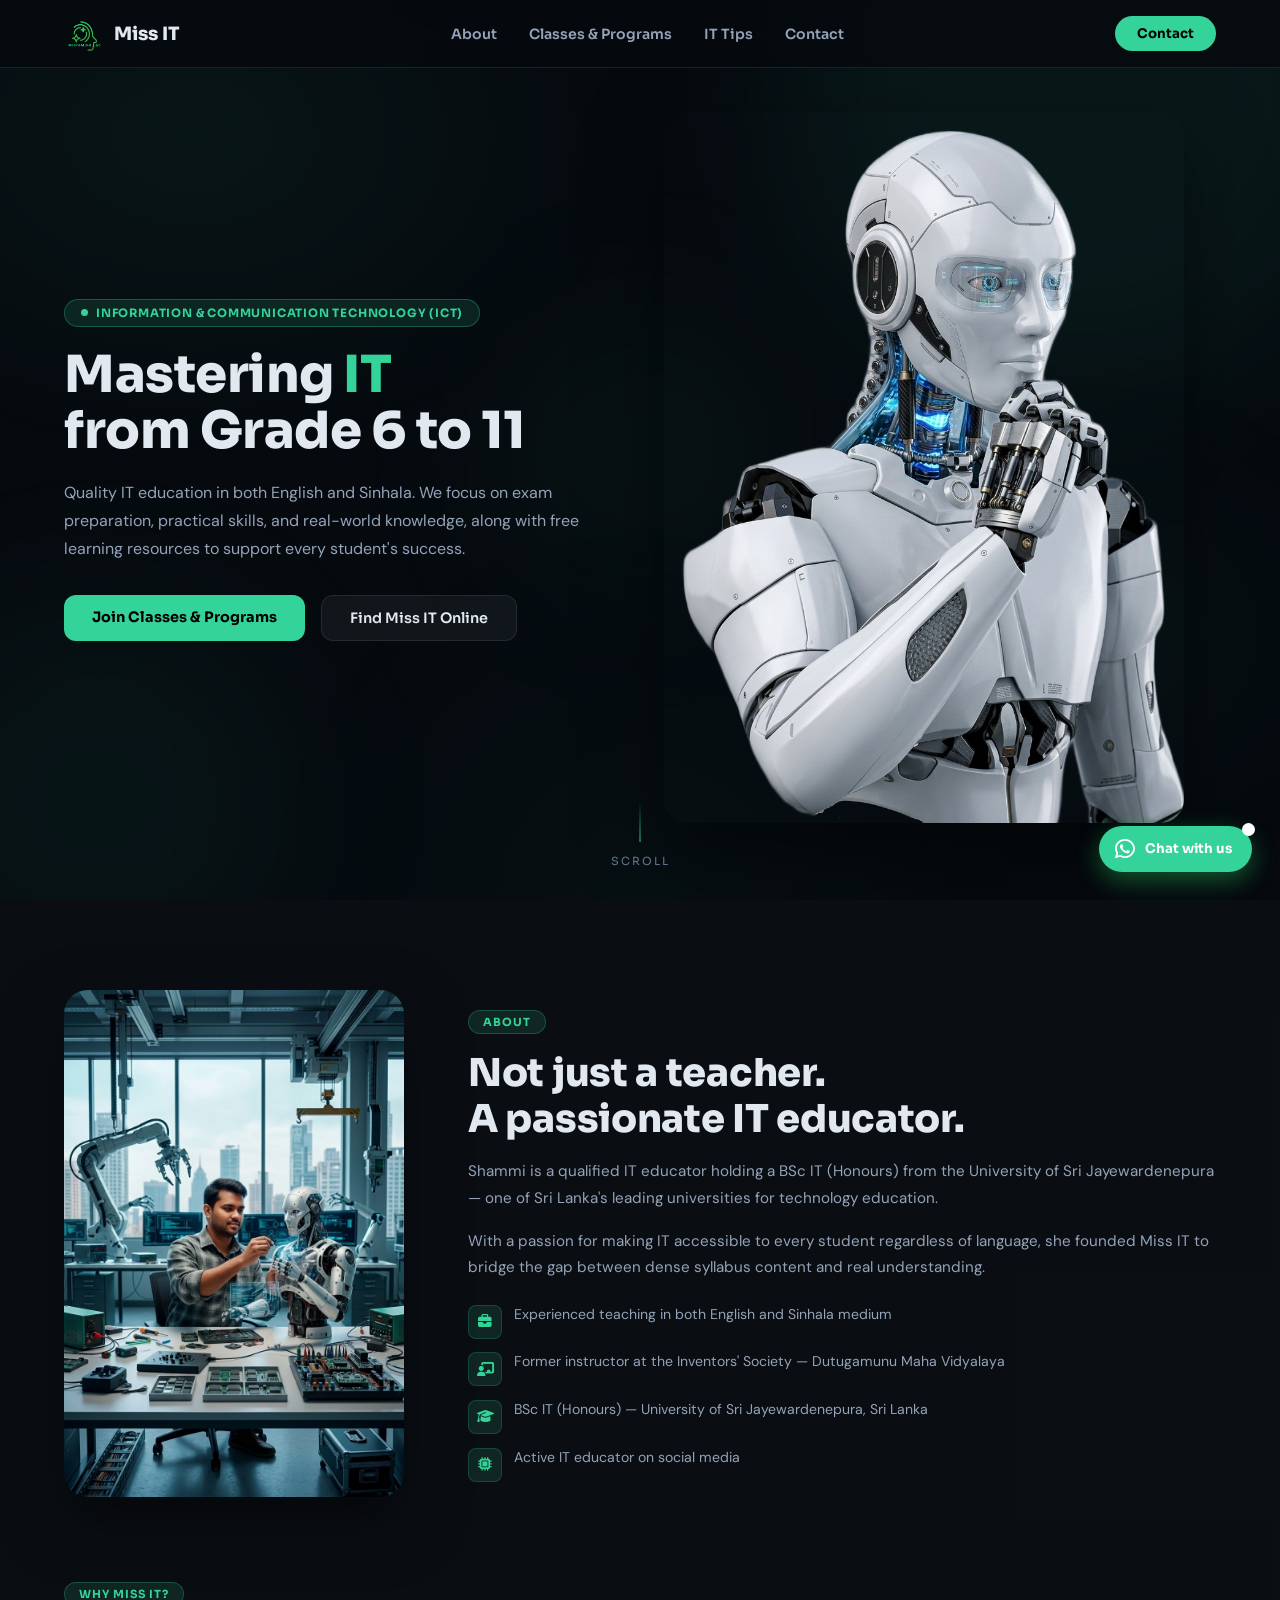
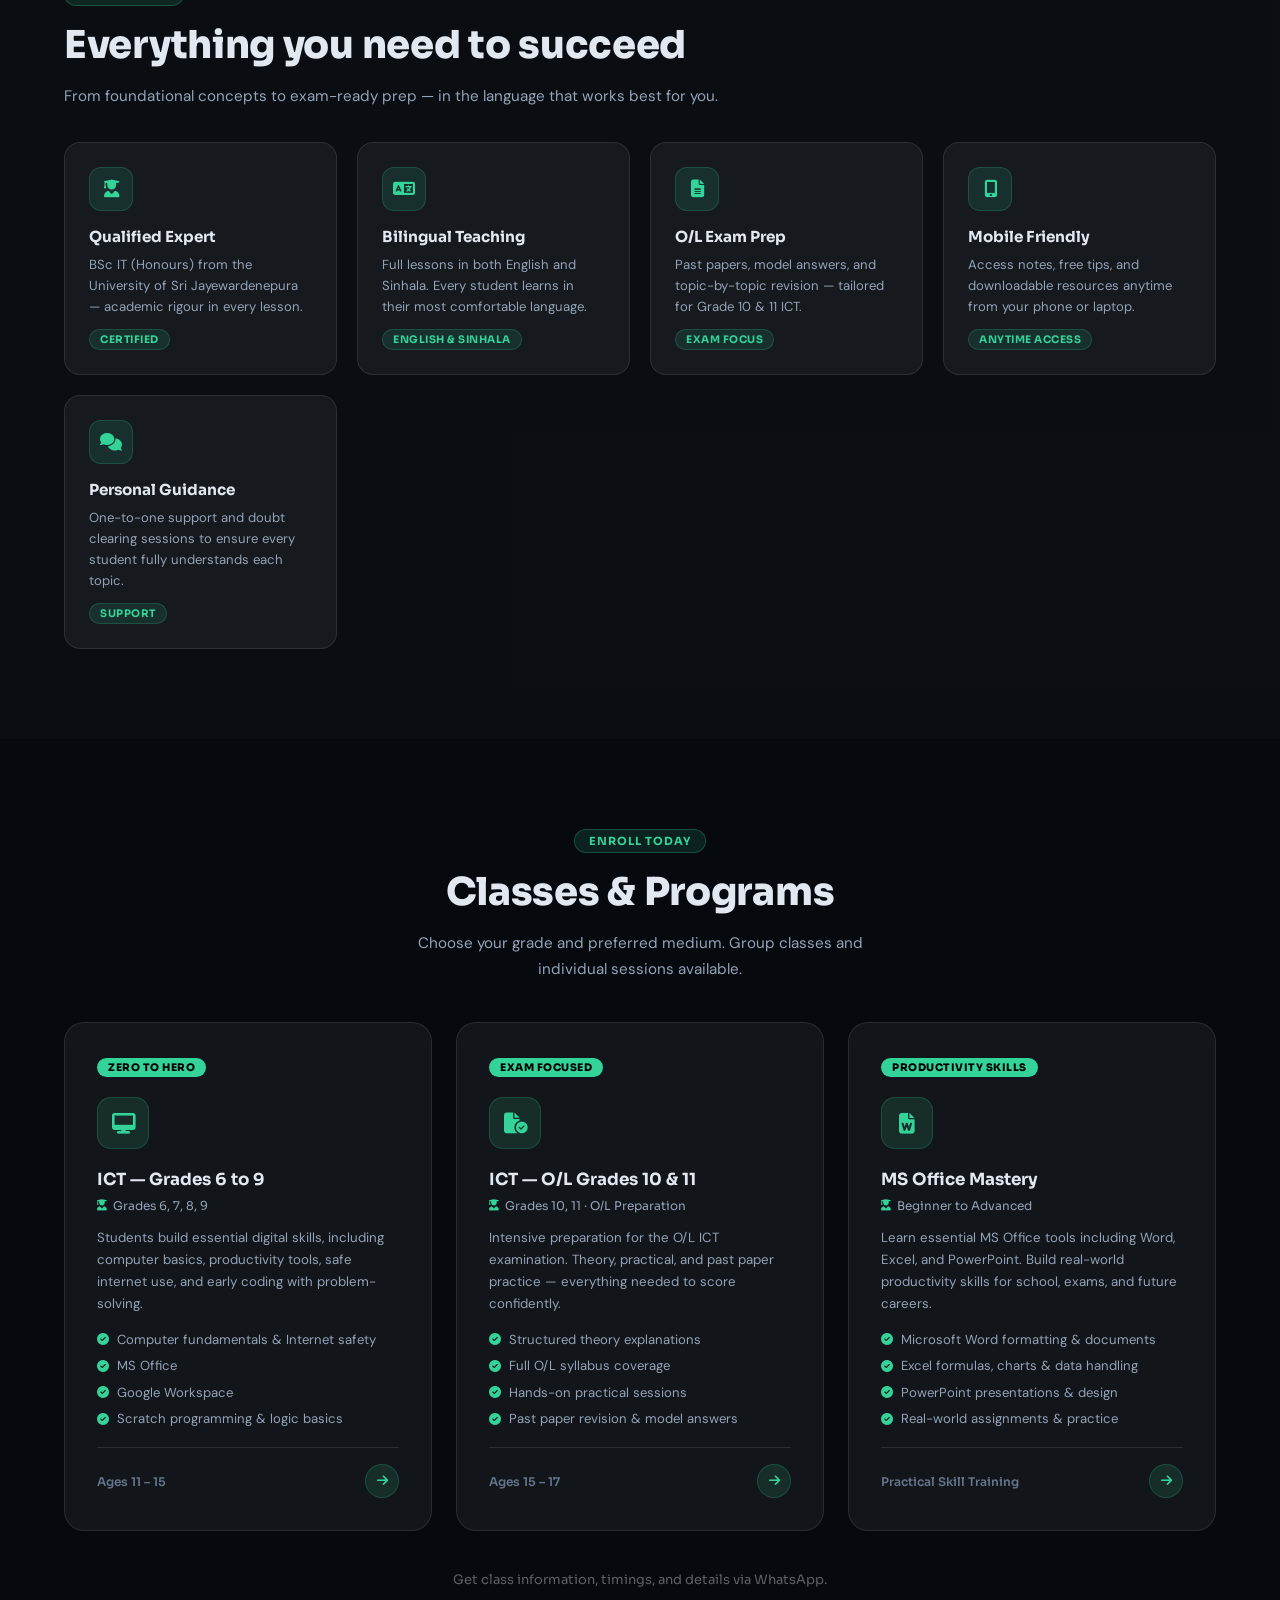
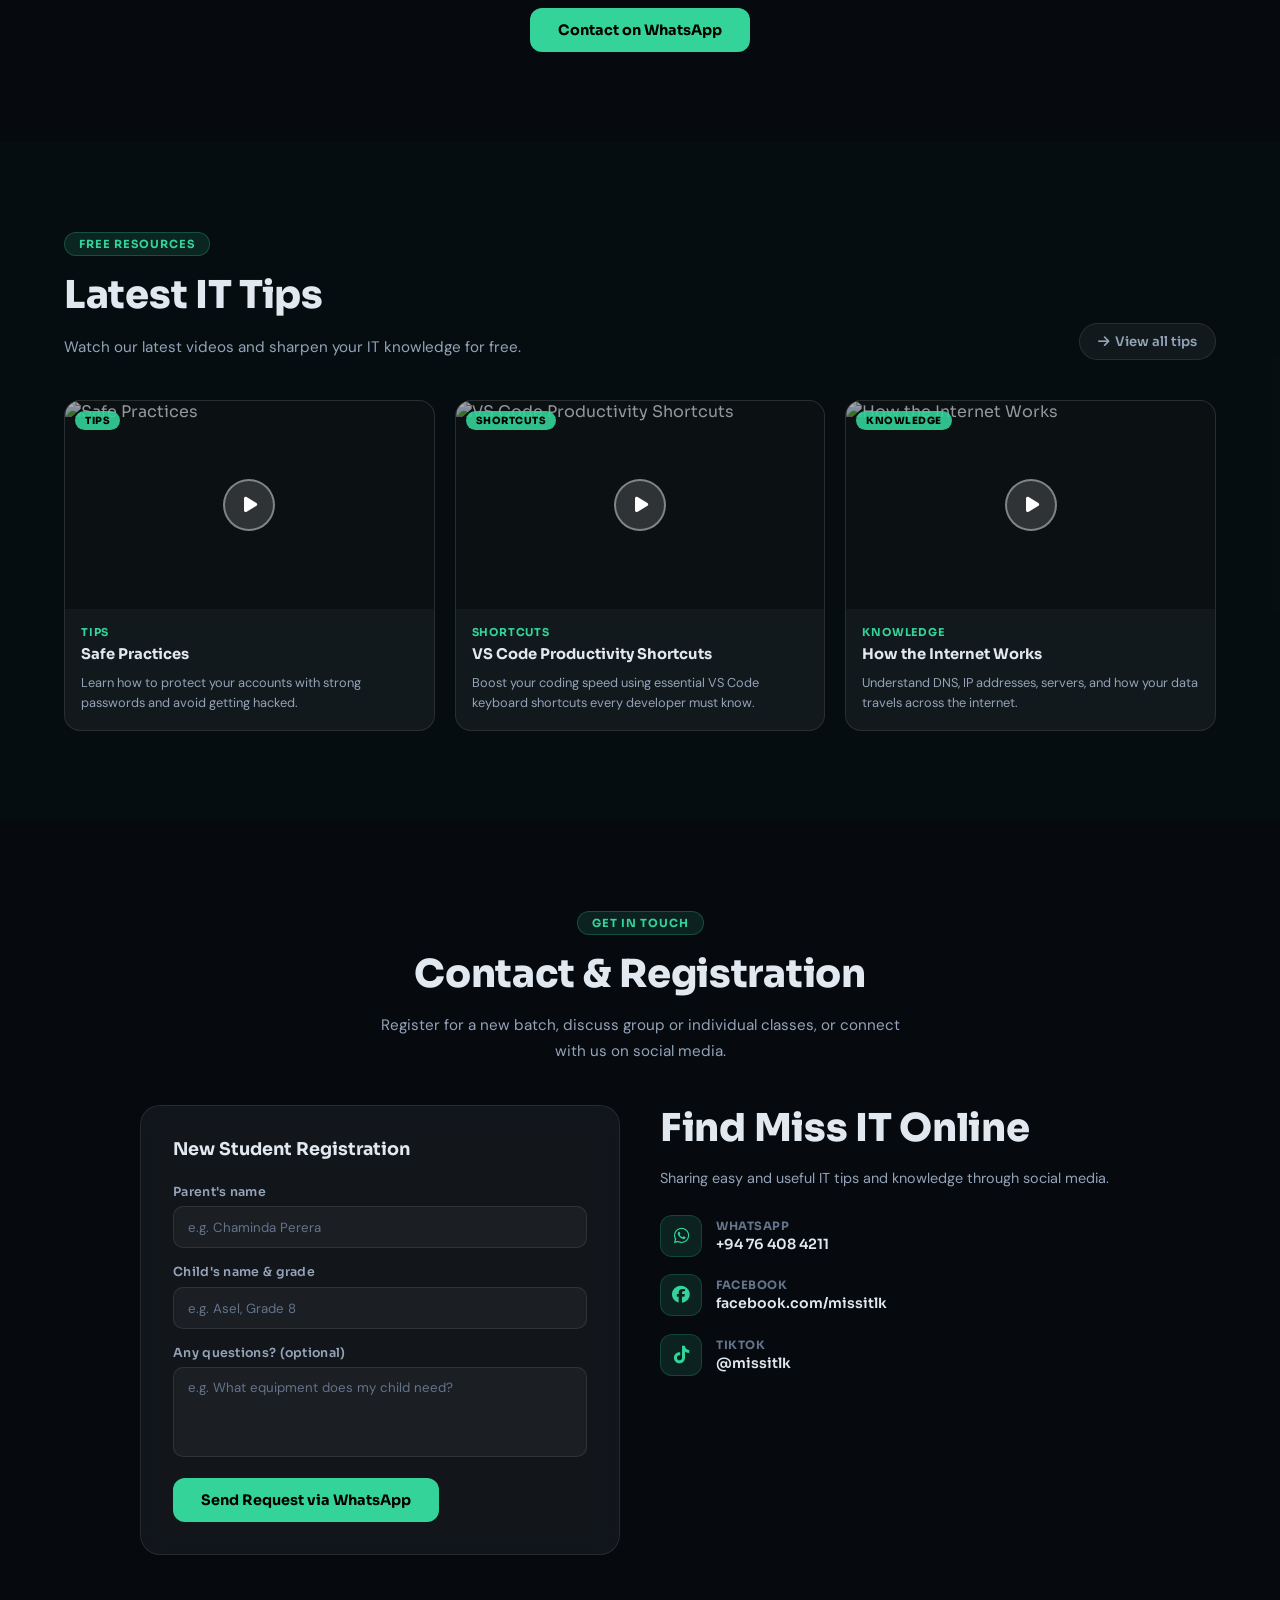
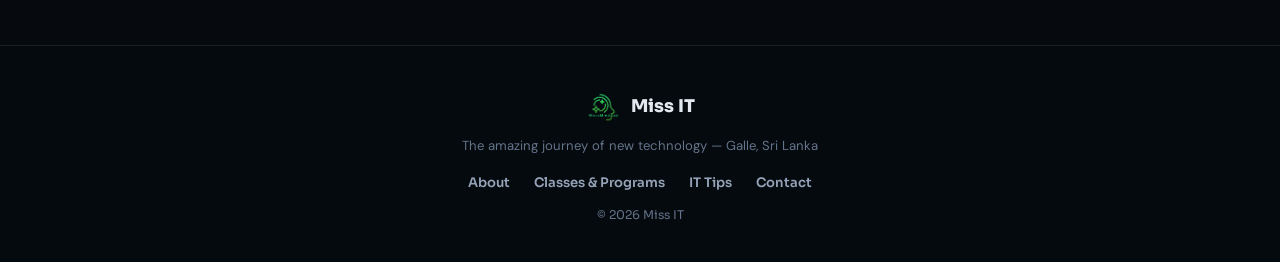
==== commit 0125bc88: "update tagline" ====
--- a/index.html
+++ b/index.html
@@ -583,7 +583,7 @@
 <!-- ═══ FOOTER ═══ -->
 <footer>
   <div class="footer-brand"><img src="assets/img/logo.png" alt="Miss IT Logo">Miss IT</div>
-  <p class="footer-tagline">The way to a smart future — Galle, Sri Lanka</p>
+  <p class="footer-tagline">The amazing journey of new technology — Galle, Sri Lanka</p>
   <div class="footer-links">
     <a href="#about">About</a><a href="#curriculum">Classes & Programs</a>
     <a href="tips.html">IT Tips</a><a href="#contact">Contact</a>
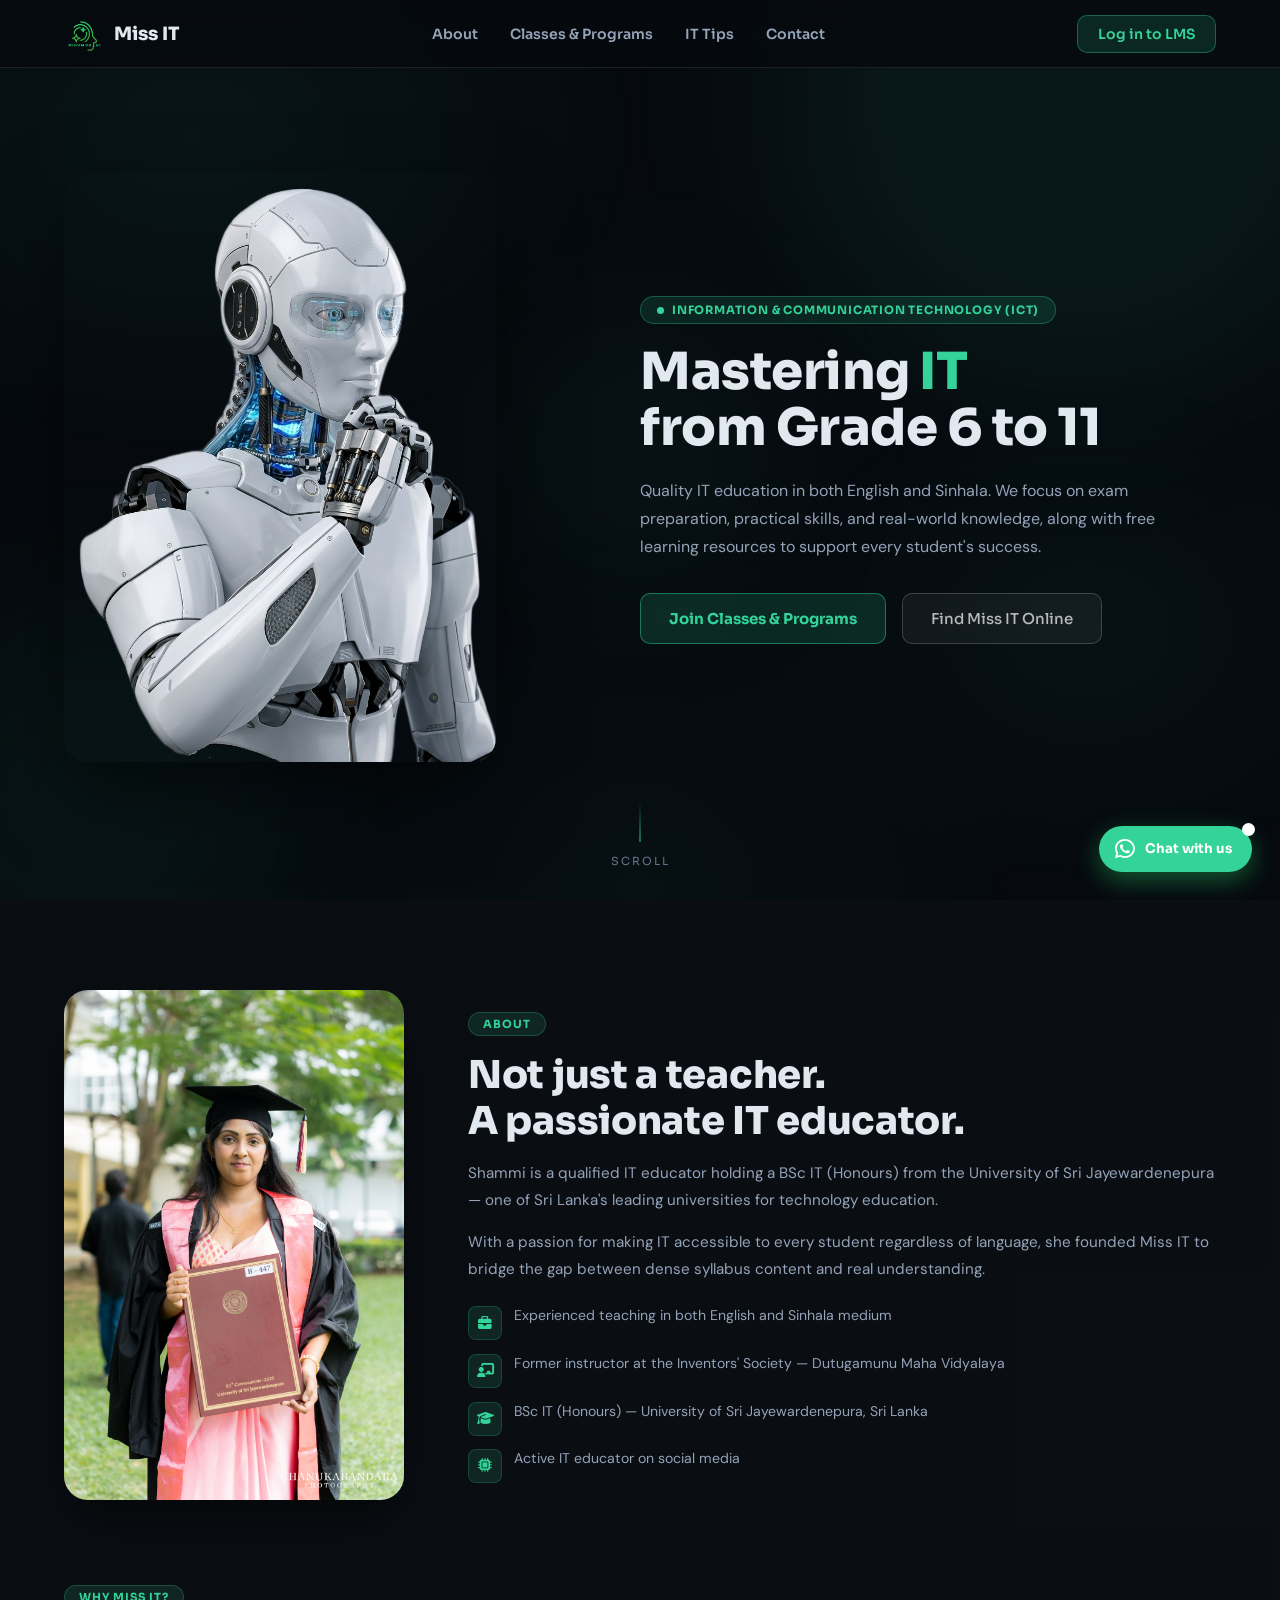
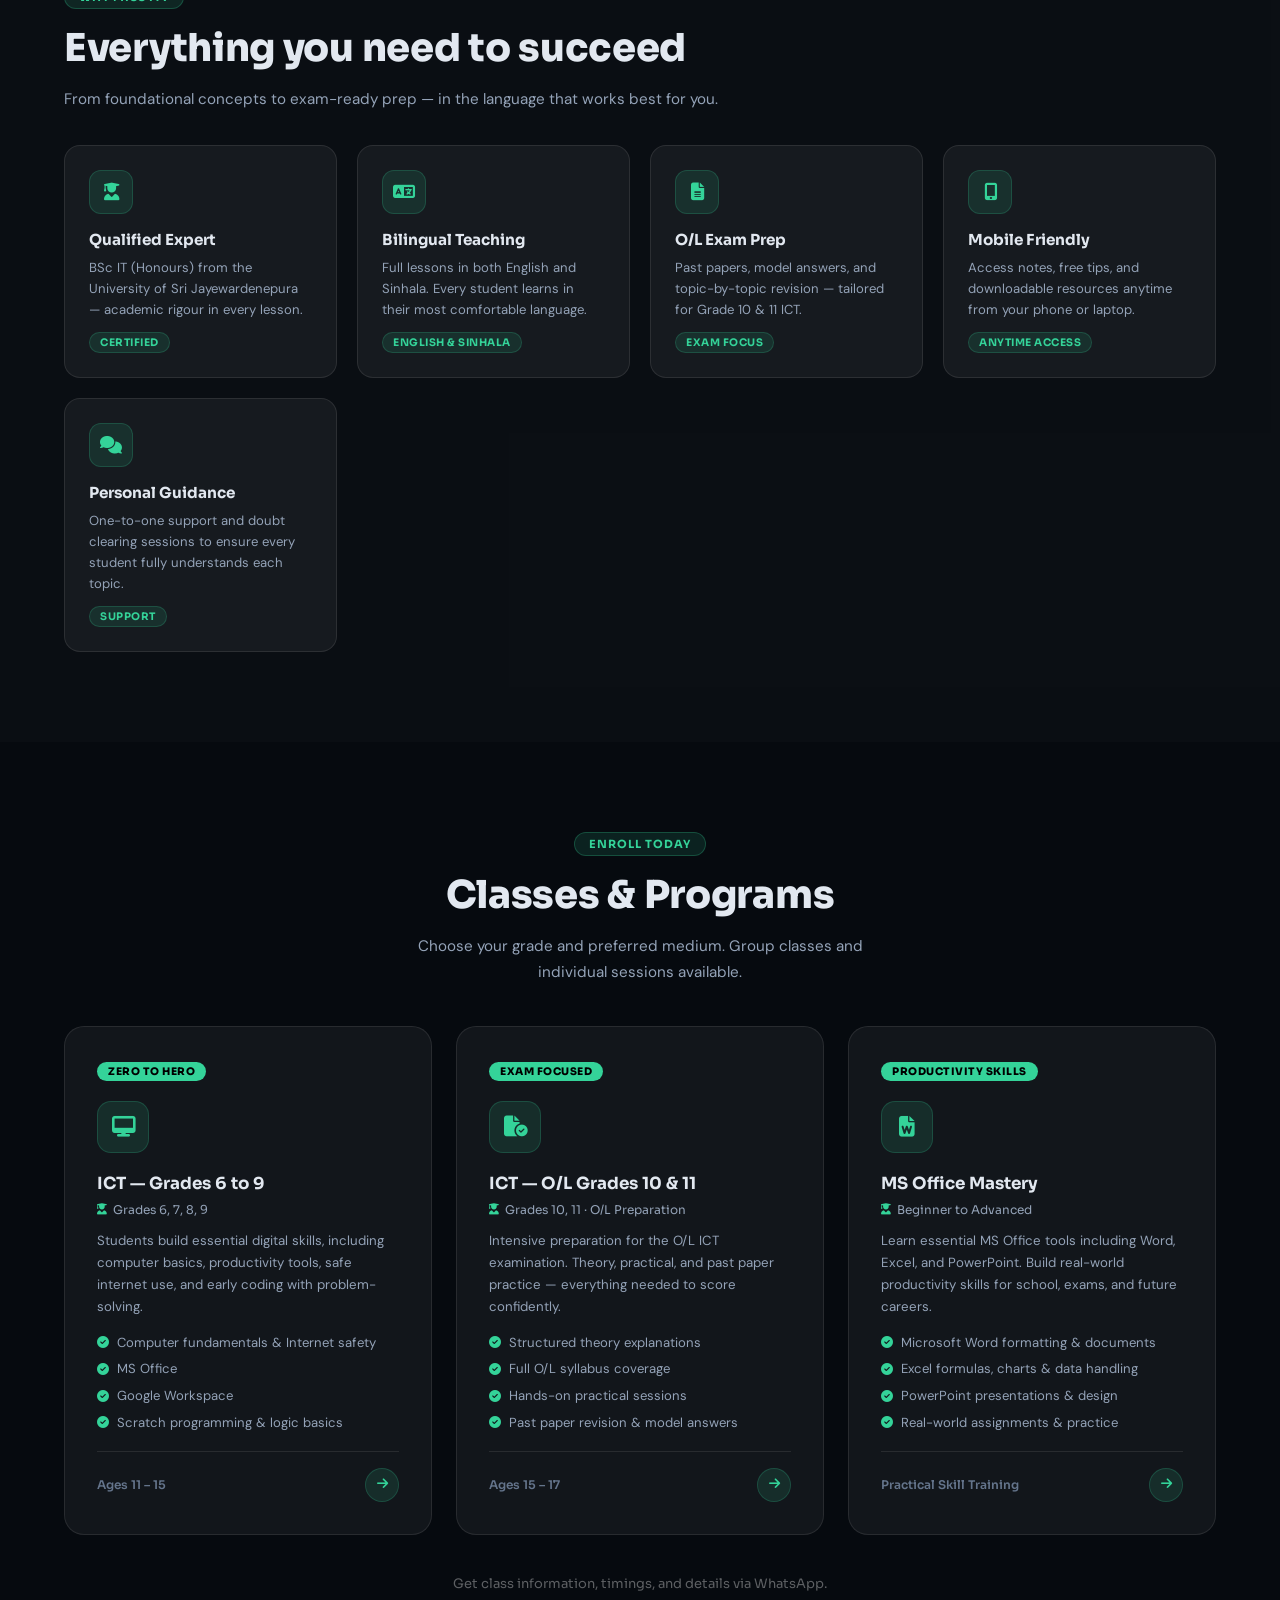
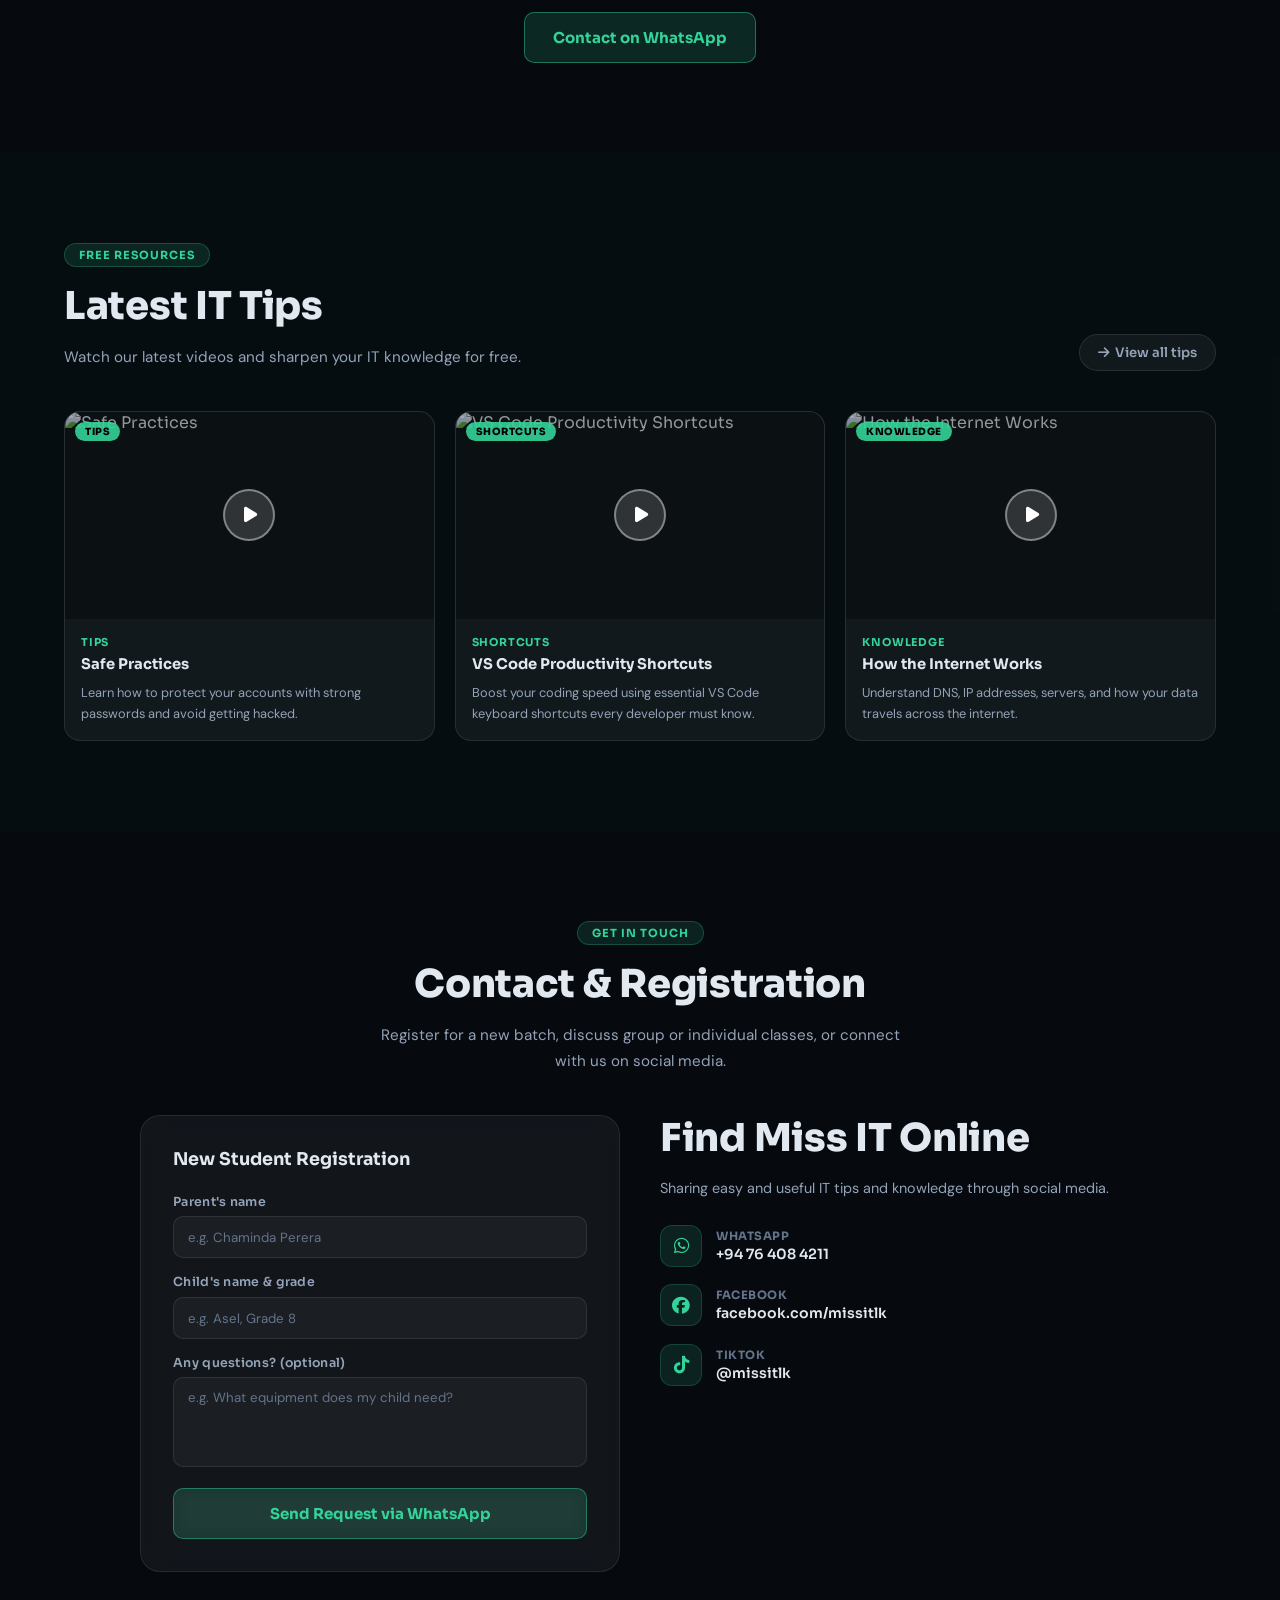
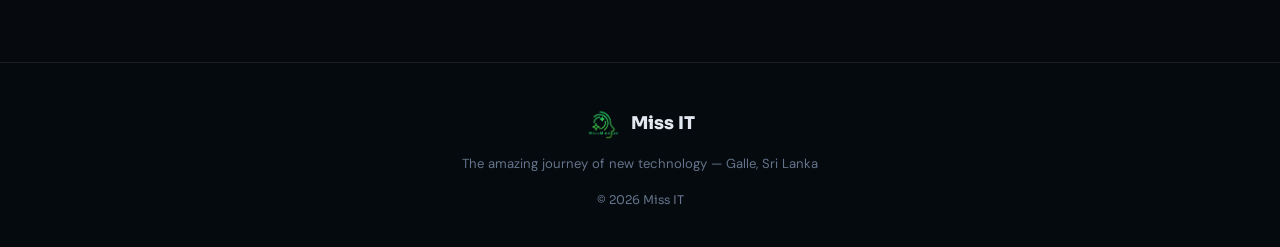
==== commit 5deb1c24: "change styles" ====
--- a/index.html
+++ b/index.html
@@ -57,11 +57,23 @@
 .nav-links a{color:var(--muted2);font-size:.88rem;font-weight:600;text-decoration:none;transition:color .15s}
 .nav-links a:hover{color:var(--green)}
 .nav-cta{
-  background:var(--green);color:#000;font-size:.83rem;font-weight:700;
-  padding:9px 22px;border-radius:99px;text-decoration:none;
-  transition:all .2s;white-space:nowrap;
-}
-.nav-cta:hover{background:#5ee8b0;box-shadow:0 0 20px rgba(52,211,153,.4)}
+  color: rgb(52, 211, 153);
+  font-size: 14px;
+  font-weight: 600;
+  font-family: Sora, sans-serif;
+  backdrop-filter: blur(8px);
+  background: rgba(52, 211, 153, 0.15);
+  border-width: 1px;
+  border-style: solid;
+  border-color: rgba(52, 211, 153, 0.35);
+  border-image: initial;
+  padding: 9px 20px;
+  border-radius: 10px;
+  text-decoration: none;
+  transition: 0.2s;
+  white-space: nowrap;
+}
+.nav-cta:hover{background: rgba(52, 211, 153,0.25); border-color: rgba(52, 211, 153,0.6);}
 .nav-hamburger{display:none;flex-direction:column;gap:5px;background:none;border:none;cursor:pointer;padding:4px}
 .nav-hamburger span{display:block;width:22px;height:2px;background:var(--text);border-radius:2px;transition:all .3s}
 
@@ -96,10 +108,10 @@
 @keyframes floatUp{0%{bottom:-10px;opacity:0}10%{opacity:1}90%{opacity:.3}100%{bottom:100vh;opacity:0}}
 .hero-content{
   position:relative;z-index:1;
-  display:grid;grid-template-columns:1fr 1fr;gap:3rem;
+  display:grid;grid-template-columns:1fr 1fr;
   align-items:center;max-width:1200px;width:100%;
 }
-.hero-image img{width:100%;max-width:520px;border-radius:24px;box-shadow:0 32px 80px rgba(0,0,0,.5)}
+.hero-image img{width:75%;max-width:520px;border-radius:24px;box-shadow:0 32px 80px rgba(0,0,0,.5)}
 .hero-eyebrow{
   display:inline-flex;align-items:center;gap:8px;
   background:var(--green-dim);border:1px solid rgba(52,211,153,.3);
@@ -114,16 +126,39 @@
 .hero-sub{color:var(--muted2);font-size:1rem;line-height:1.75;margin-bottom:2rem;font-family:'DM Sans',sans-serif}
 .hero-btns{display:flex;gap:1rem;flex-wrap:wrap}
 .btn-green{
-  background:var(--green);color:#000;font-size:.9rem;font-weight:700;
-  padding:13px 28px;border-radius:12px;text-decoration:none;transition:all .2s;
-}
-.btn-green:hover{background:#5ee8b0;box-shadow:0 0 24px rgba(52,211,153,.4);transform:translateY(-1px)}
+  background: rgba(52, 211, 153, 0.15);
+  border: 1px solid rgba(52, 211, 153, 0.45);
+  backdrop-filter: blur(8px);
+  color: #34D399;
+  padding: 15px 28px;
+  border-radius: 10px;
+  font-size: 15px;
+  font-weight: 700;
+  cursor: pointer;
+  text-decoration: none;
+  display: inline-block;
+  font-family: 'Sora', sans-serif;
+  transition: all 0.2s;
+}
+.btn-green:hover{background: rgba(52, 211, 153,0.28); border-color: rgba(52, 211, 153,0.7); transform: translateY(-2px); box-shadow: 0 8px 24px rgba(52, 211, 153,0.2);}
 .btn-ghost{
-  background:var(--glass);border:1px solid var(--border);color:var(--text);
-  font-size:.9rem;font-weight:600;padding:13px 28px;border-radius:12px;
-  text-decoration:none;transition:all .2s;backdrop-filter:blur(8px);
-}
-.btn-ghost:hover{border-color:rgba(52,211,153,.3);color:var(--green)}
+  backdrop-filter: blur(8px);
+  color: rgba(255, 255, 255, 0.7);
+  font-size: 15px;
+  font-weight: 500;
+  cursor: pointer;
+  display: inline-block;
+  background: rgba(255, 255, 255, 0.05);
+  border-width: 1px;
+  border-style: solid;
+  border-color: rgba(255, 255, 255, 0.18);
+  border-image: initial;
+  padding: 15px 28px;
+  border-radius: 10px;
+  text-decoration: none;
+  transition: 0.2s;
+}
+.btn-ghost:hover{background: rgba(255,255,255,0.1); border-color: rgba(255,255,255,0.35); transform: translateY(-2px); }
 .hero-scroll{
   position:absolute;bottom:32px;left:50%;transform:translateX(-50%);
   display:flex;flex-direction:column;align-items:center;gap:8px;
@@ -189,13 +224,9 @@
 .prog-age{font-size:.75rem;color:var(--muted);font-weight:600}
 .prog-arrow{width:34px;height:34px;border-radius:50%;background:var(--green-dim);border:1px solid rgba(52,211,153,.2);display:flex;align-items:center;justify-content:center;color:var(--green);font-size:.8rem}
 .programs-cta{text-align:center;margin-top:2.5rem}
-.submit{
-  display:inline-flex;align-items:center;gap:8px;
-  background:var(--green);color:#000;font-size:.9rem;font-weight:700;
-  padding:13px 28px;border-radius:12px;border:none;cursor:pointer;
-  transition:all .2s;font-family:'Sora',sans-serif;
-}
-.submit:hover{background:#5ee8b0;box-shadow:0 0 24px rgba(52,211,153,.4);transform:translateY(-1px)}
+.btn-submit{
+  width: 100%;
+}
 
 /* ═══ LATEST IT TIPS ═══ */
 .tips-section{position:relative;z-index:1;padding:90px 5%;background:rgba(52,211,153,.02)}
@@ -361,7 +392,7 @@
     <li><a href="tips.html">IT Tips</a></li>
     <li><a href="#contact">Contact</a></li>
   </ul>
-  <a href="#contact" class="nav-cta">Contact</a>
+  <a href="#" class="nav-cta">Log in to LMS</a>
   <button class="nav-hamburger" onclick="toggleMenu()" aria-label="Menu">
     <span></span><span></span><span></span>
   </button>
@@ -373,9 +404,9 @@
     <li><a href="#about" onclick="closeMenu()">About</a></li>
     <li><a href="#curriculum" onclick="closeMenu()">Classes & Programs</a></li>
     <li><a href="tips.html" onclick="closeMenu()">IT Tips</a></li>
-    <li><a href="#contact" onclick="closeMenu()">Contact</a></li>
+    <li><a href="#contact" onclick="closeMenu()">Log in to LMS</a></li>
   </ul>
-  <a href="#contact" onclick="closeMenu()">Contact</a>
+  <a href="#" onclick="closeMenu()">Log in to LMS</a>
 </div>
 
 <!-- ═══ HERO ═══ -->
@@ -385,6 +416,9 @@
   <div class="hero-orb orb-3"></div>
   <div class="particles" id="particles"></div>
   <div class="hero-content">
+    <div class="hero-image">
+      <img src="assets/img/hero.png" alt="Student building robot">
+    </div>
     <div class="hero-text">
       <div class="hero-eyebrow">
         <div class="hero-eyebrow-dot"></div>
@@ -394,11 +428,8 @@
       <p class="hero-sub">Quality IT education in both English and Sinhala. We focus on exam preparation, practical skills, and real-world knowledge, along with free learning resources to support every student's success.</p>
       <div class="hero-btns">
         <a href="#curriculum" class="btn-green">Join Classes & Programs</a>
-        <a href="#contact" class="btn-ghost">Find Miss IT Online</a>
-      </div>
-    </div>
-    <div class="hero-image">
-      <img src="assets/img/hero.png" alt="Student building robot">
+        <a href="tips.html" class="btn-ghost">Find Miss IT Online</a>
+      </div>
     </div>
   </div>
   <div class="hero-scroll">
@@ -526,7 +557,7 @@
     </div>
     <div class="programs-cta">
       <p style="color:rgba(255,255,255,.35);font-size:13px;margin-bottom:1.25rem;">Get class information, timings, and details via WhatsApp.</p>
-      <button class="submit" onclick="sendWhatsApp()">Contact on WhatsApp</button>
+      <button class="btn-green" onclick="sendWhatsApp()">Contact on WhatsApp</button>
     </div>
   </div>
 </div>
@@ -560,7 +591,7 @@
         <div class="fg"><label>Parent's name</label><input type="text" placeholder="e.g. Chaminda Perera"></div>
         <div class="fg"><label>Child's name &amp; grade</label><input type="text" placeholder="e.g. Asel, Grade 8"></div>
         <div class="fg"><label>Any questions? (optional)</label><textarea placeholder="e.g. What equipment does my child need?"></textarea></div>
-        <button class="submit" onclick="sendWhatsApp()">Send Request via WhatsApp</button>
+        <button class="btn-green btn-submit" onclick="sendWhatsApp()">Send Request via WhatsApp</button>
       </div>
       <div class="contact-info">
         <h2 class="sec-title">Find Miss IT Online</h2>
@@ -584,10 +615,10 @@
 <footer>
   <div class="footer-brand"><img src="assets/img/logo.png" alt="Miss IT Logo">Miss IT</div>
   <p class="footer-tagline">The amazing journey of new technology — Galle, Sri Lanka</p>
-  <div class="footer-links">
+  <!-- <div class="footer-links">
     <a href="#about">About</a><a href="#curriculum">Classes & Programs</a>
     <a href="tips.html">IT Tips</a><a href="#contact">Contact</a>
-  </div>
+  </div> -->
   <p class="footer-copy">© 2026 Miss IT</p>
 </footer>
 
